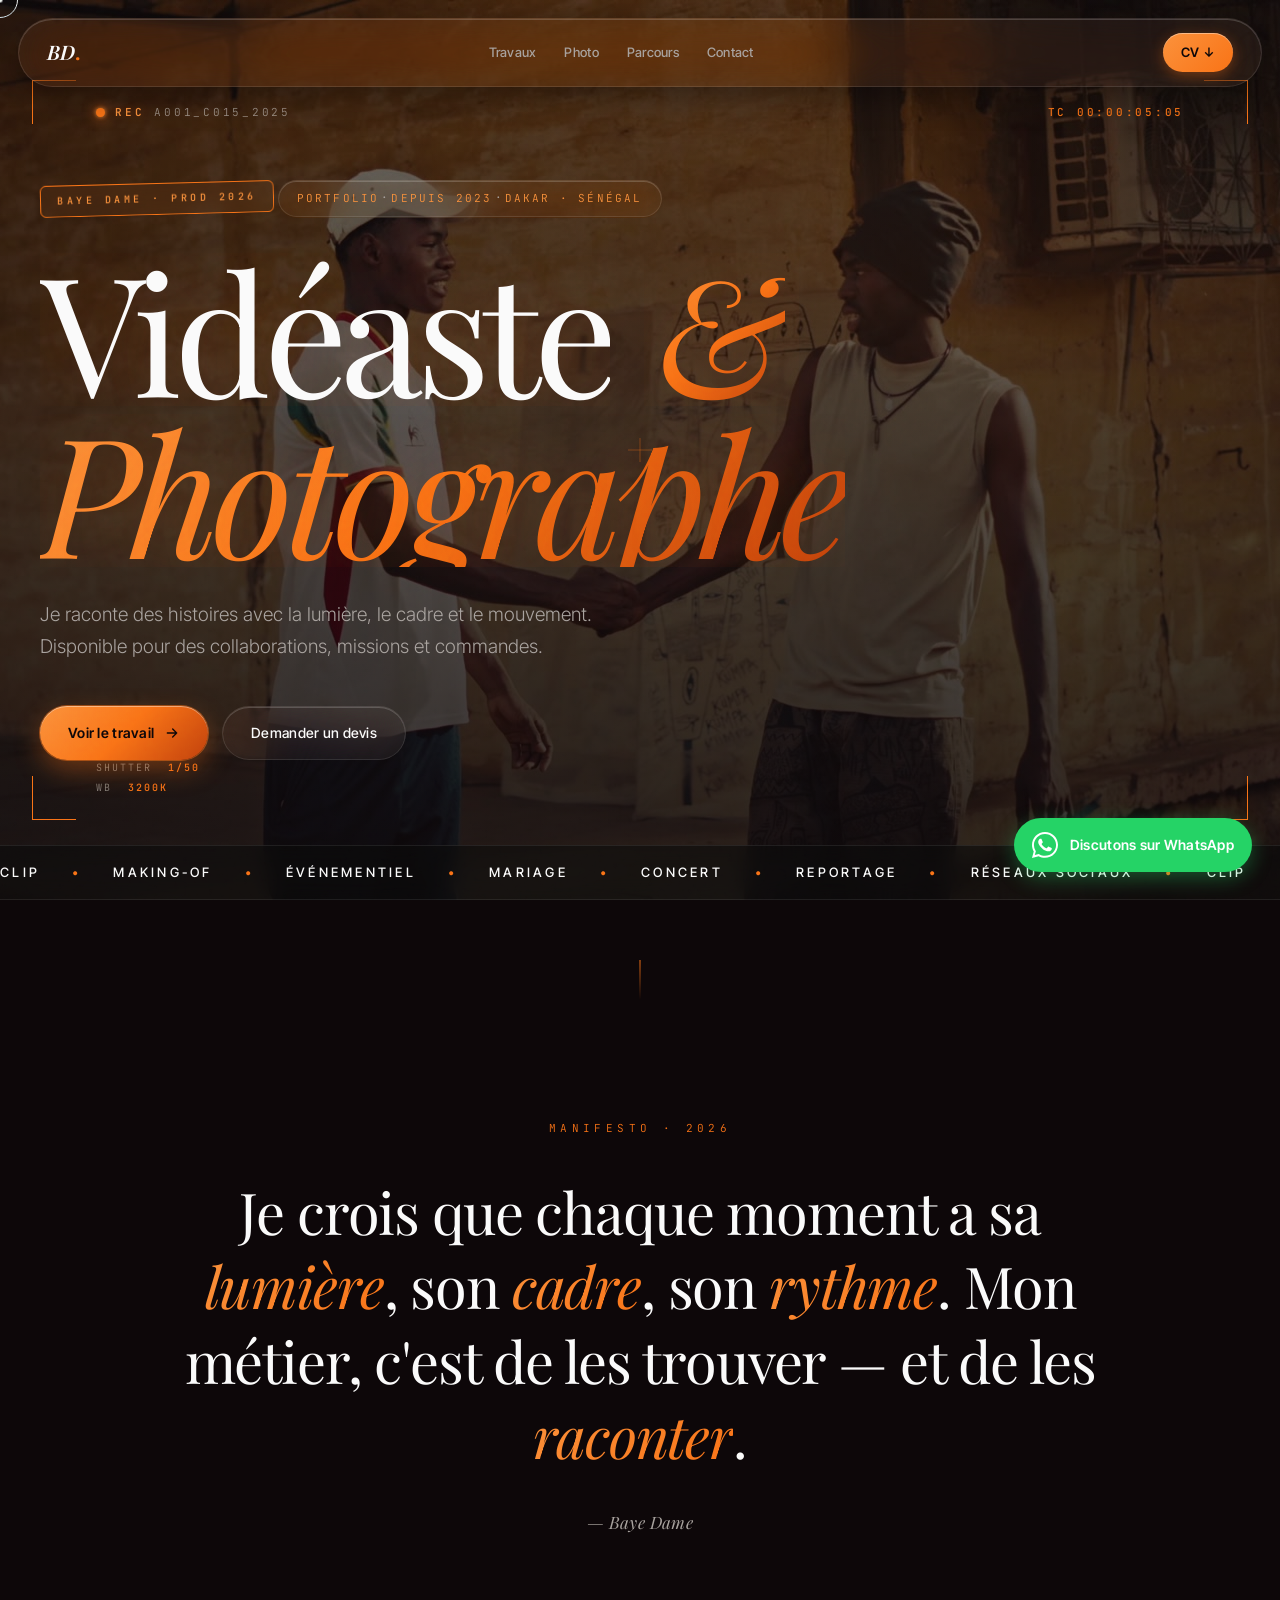
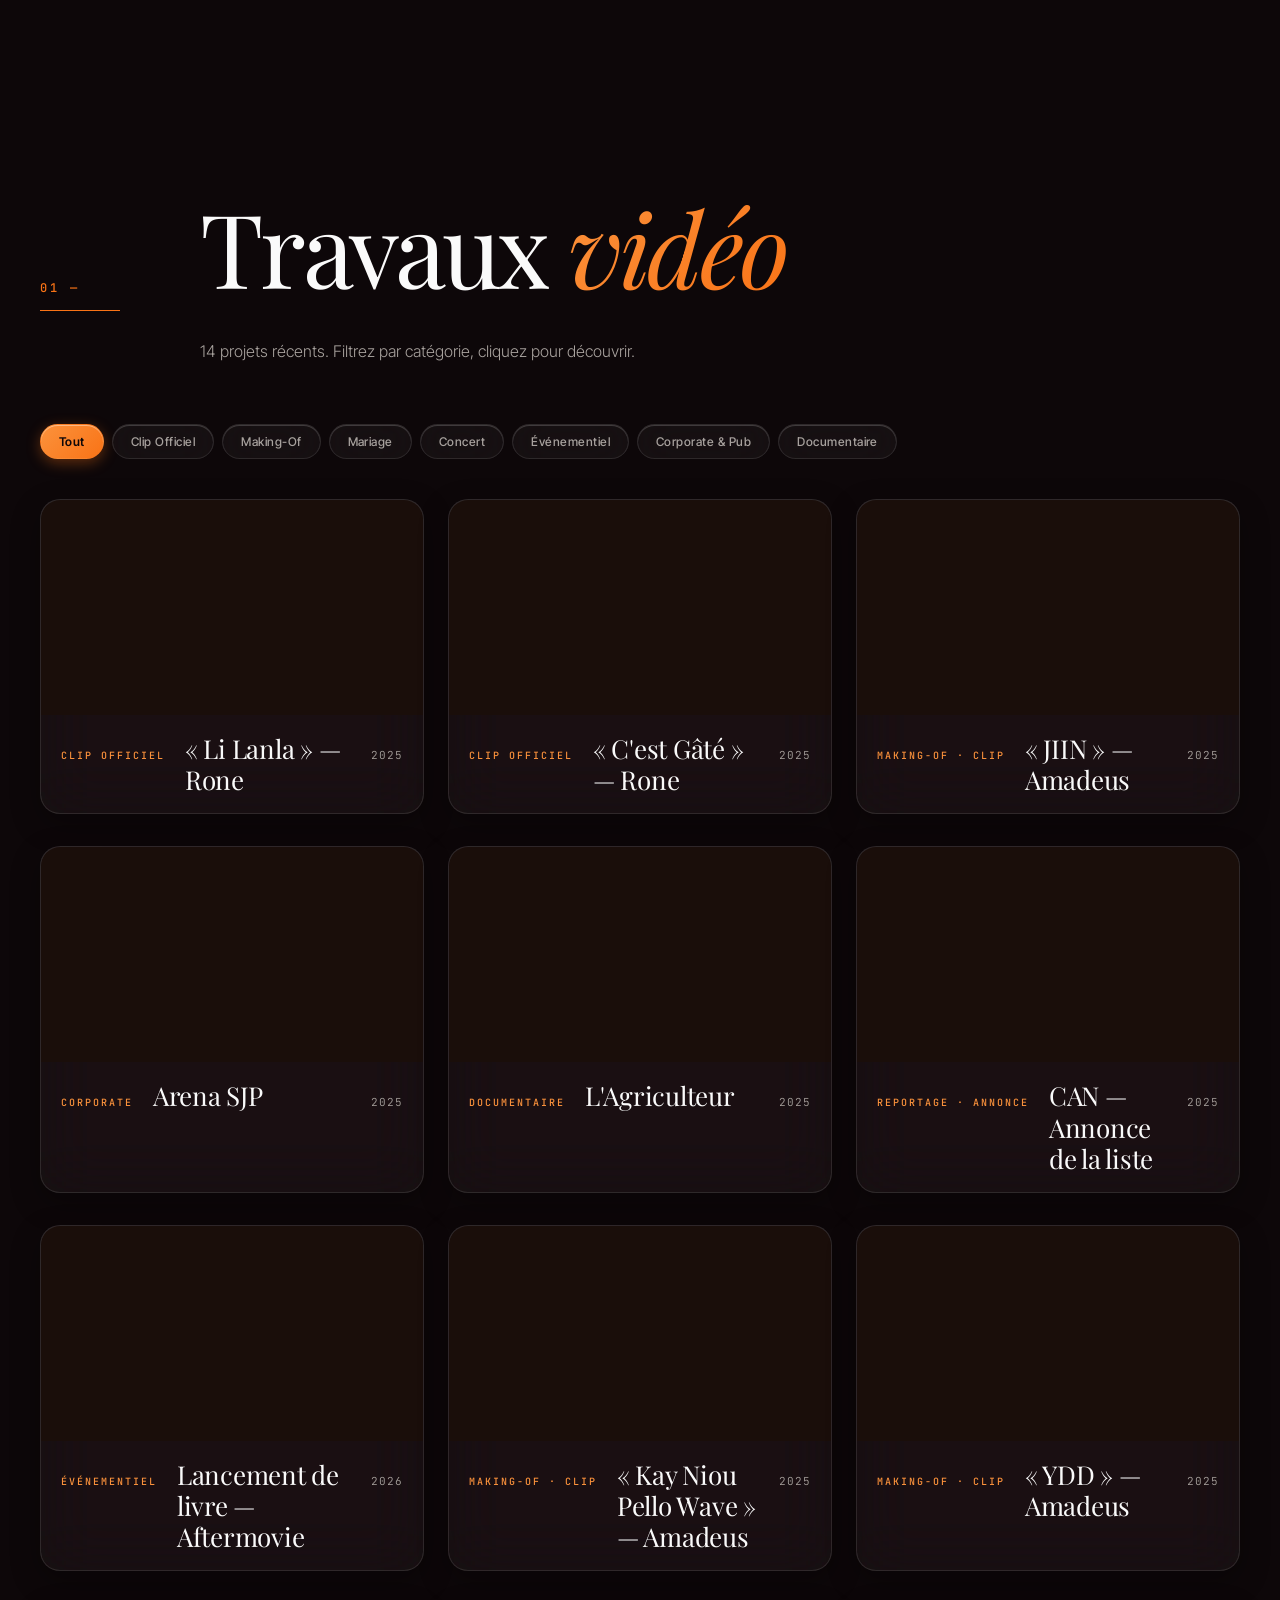
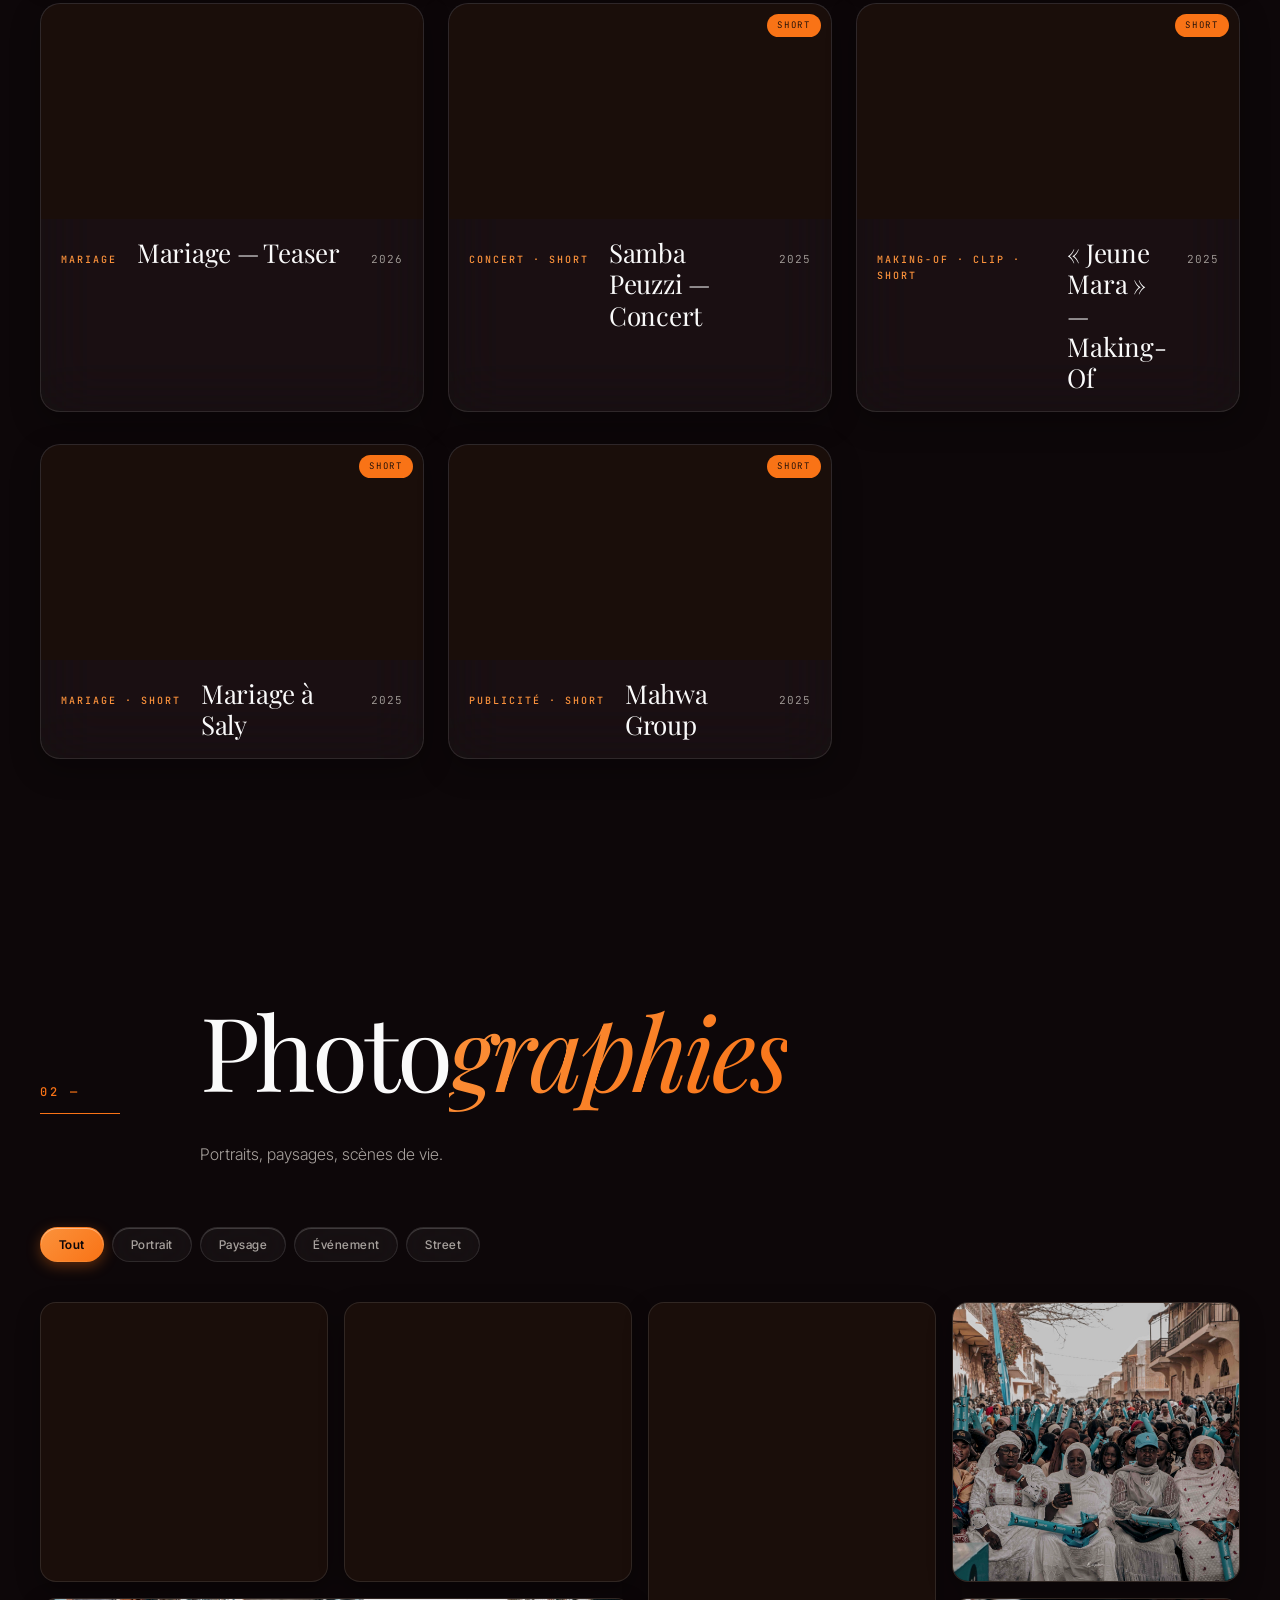
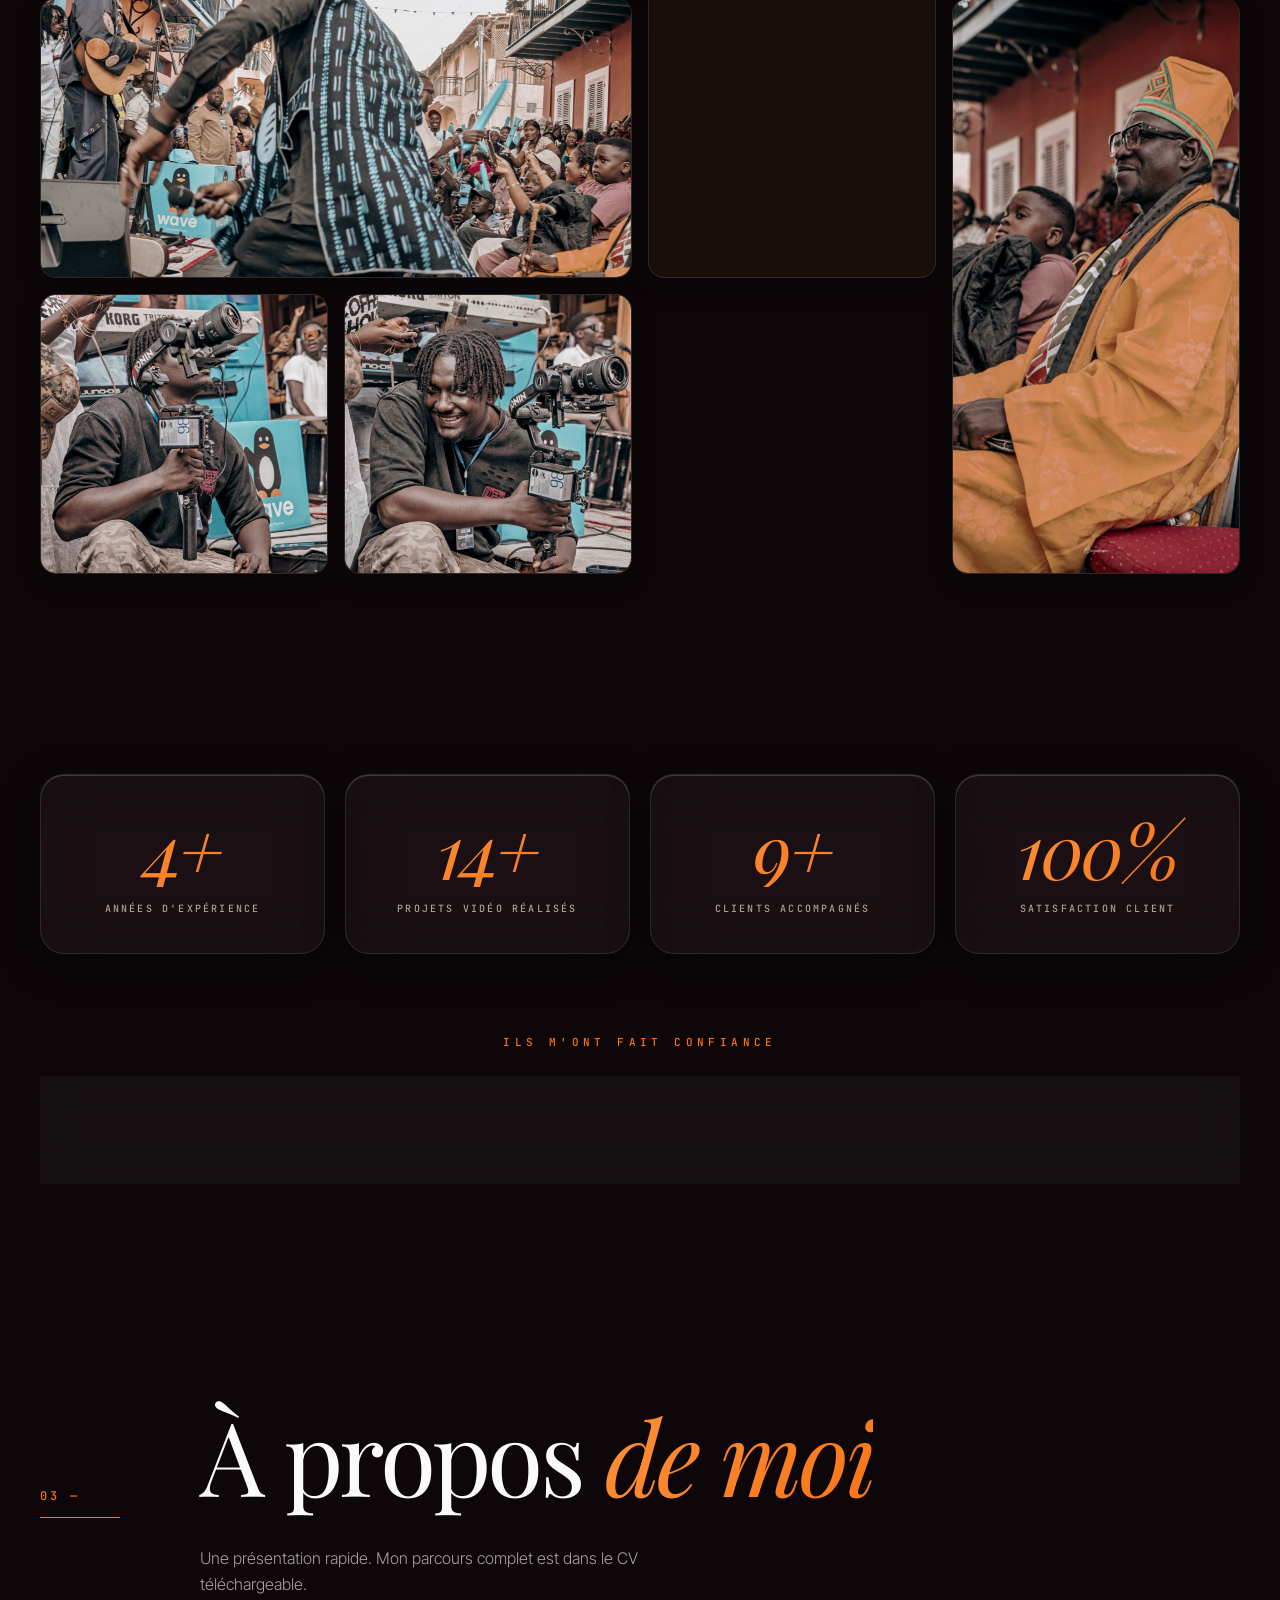
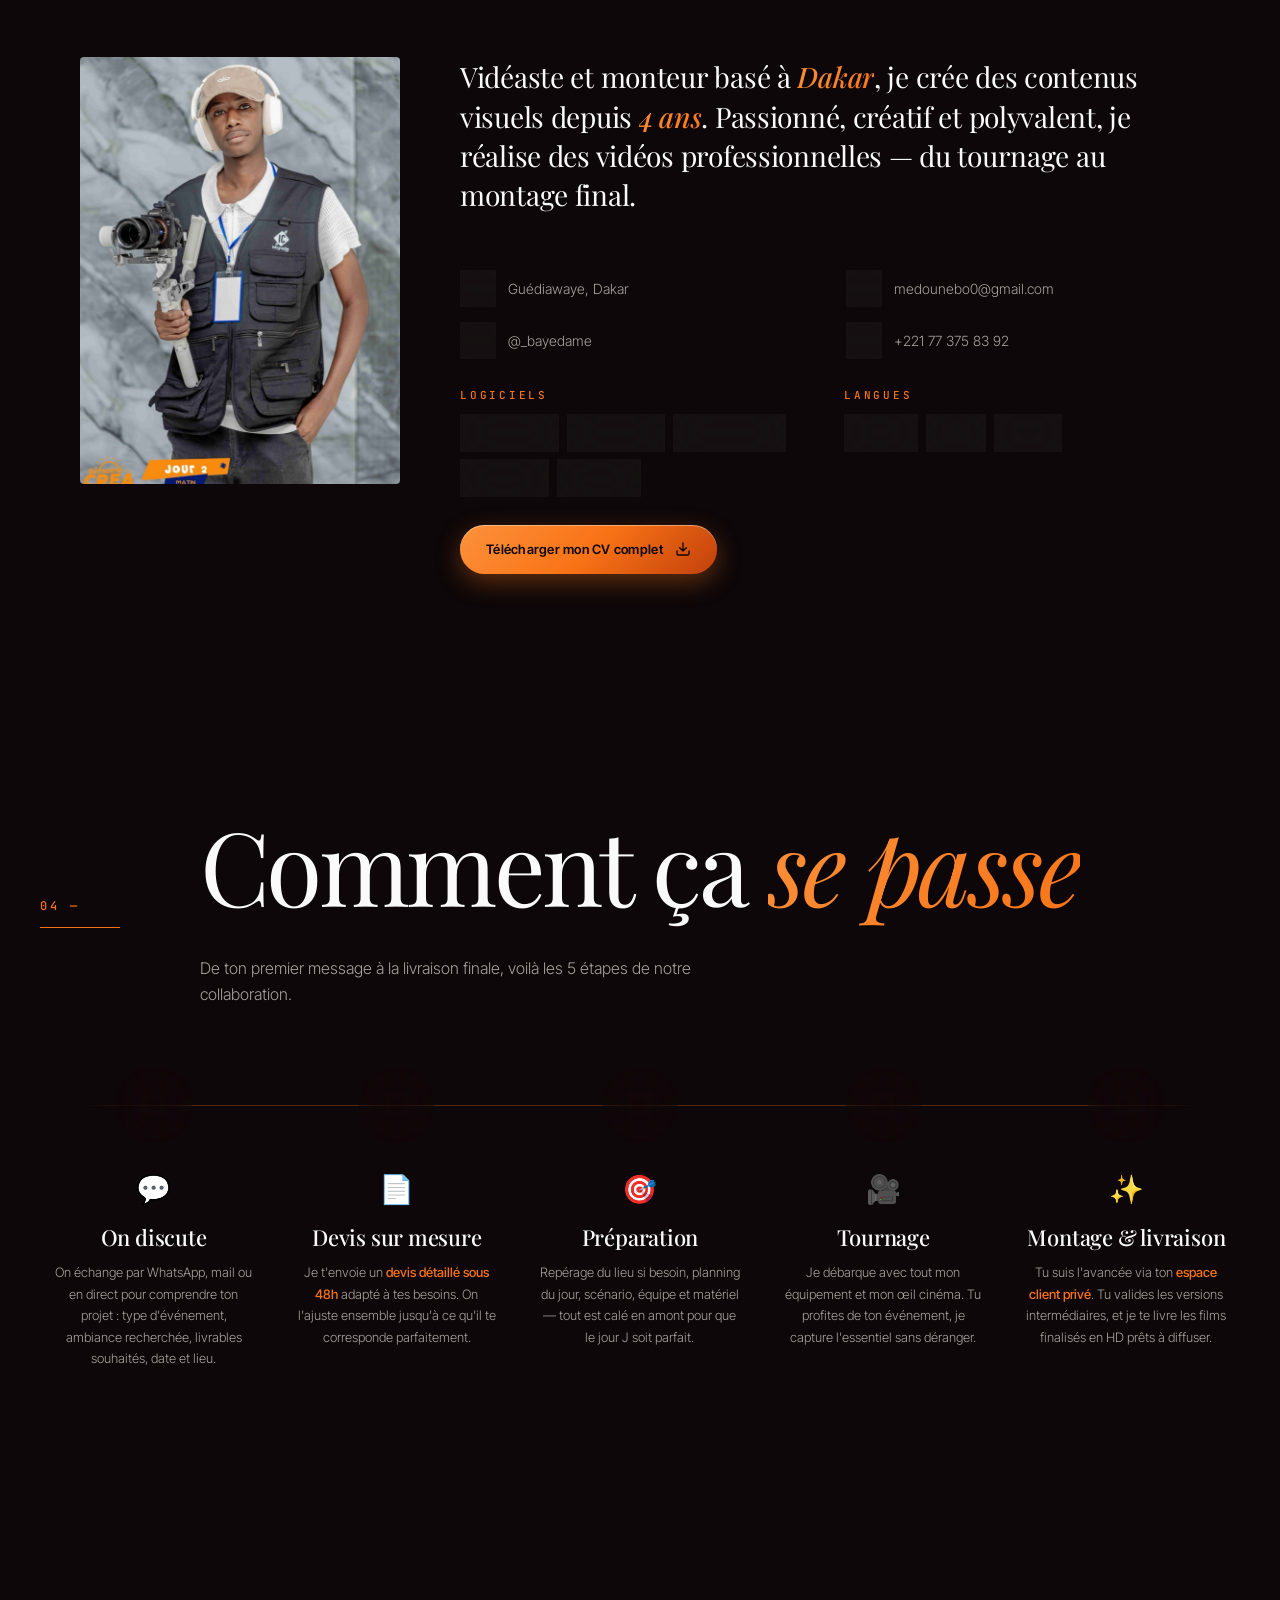
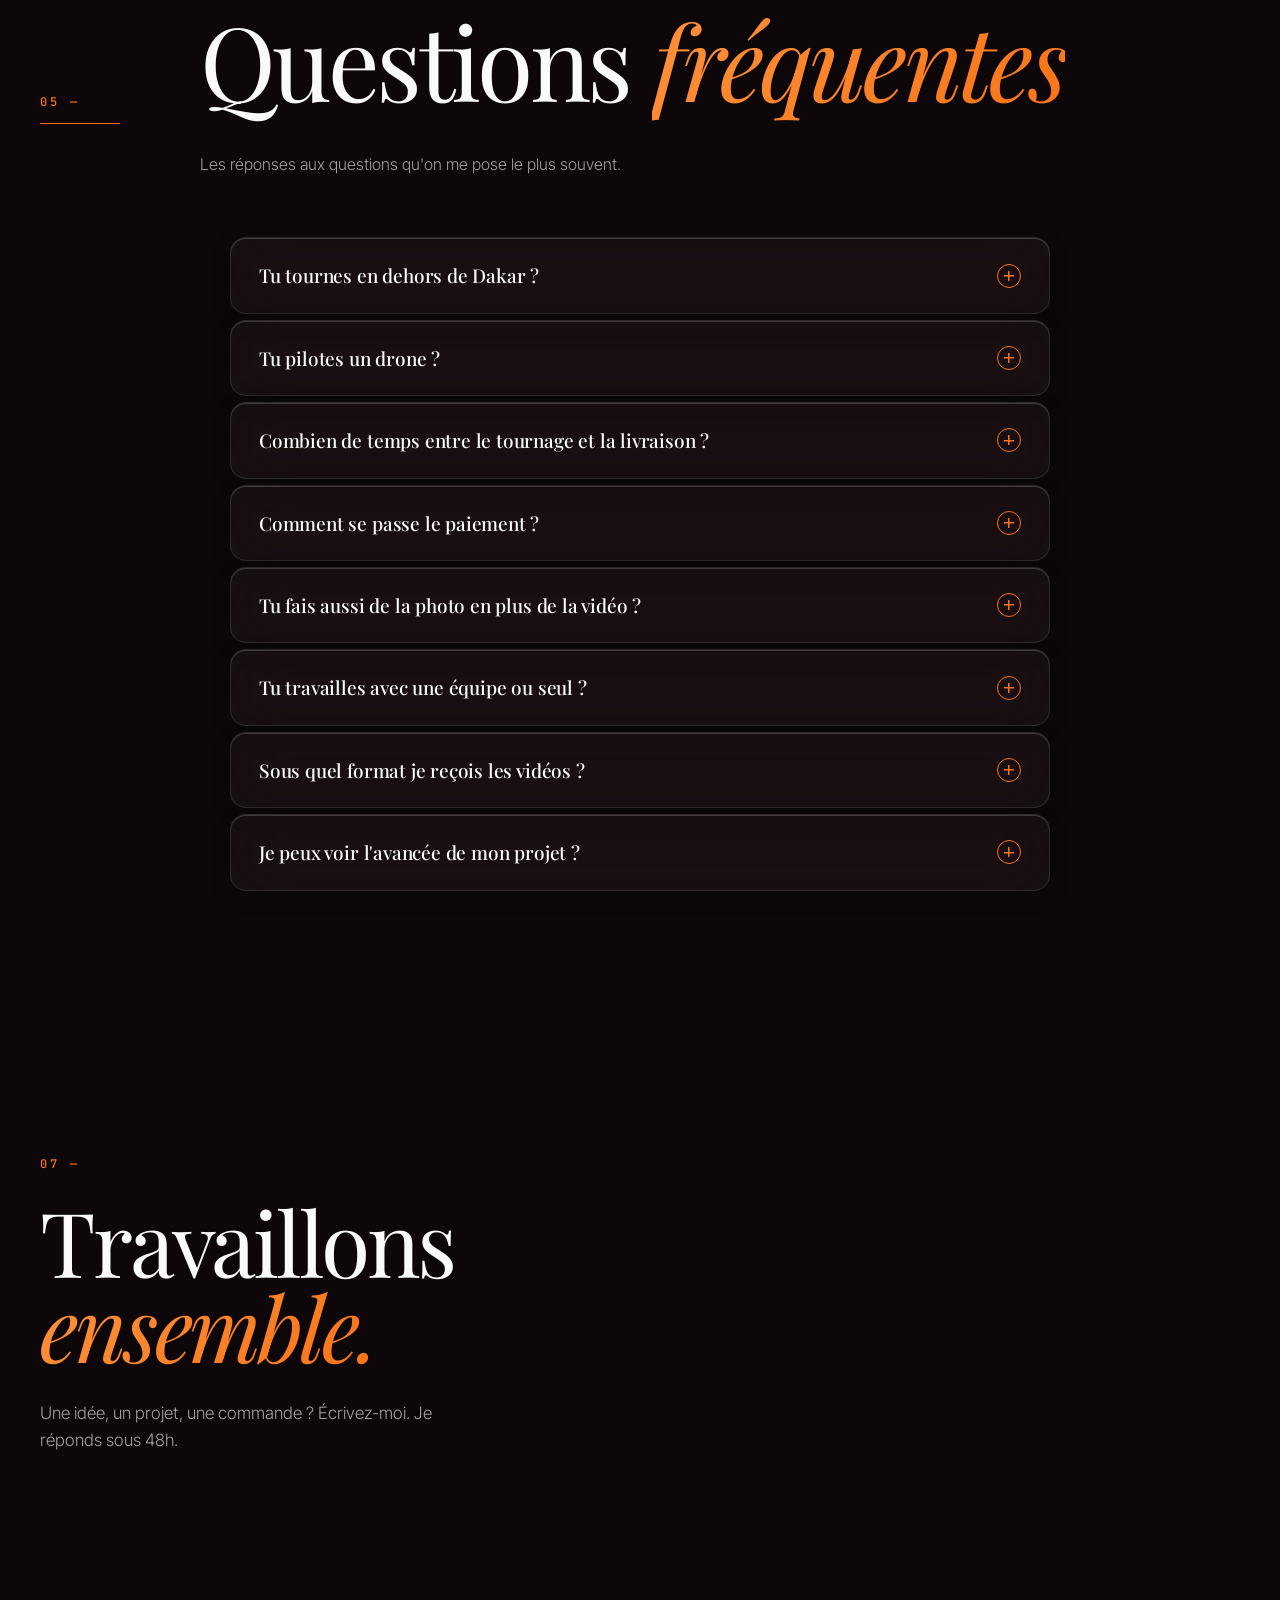
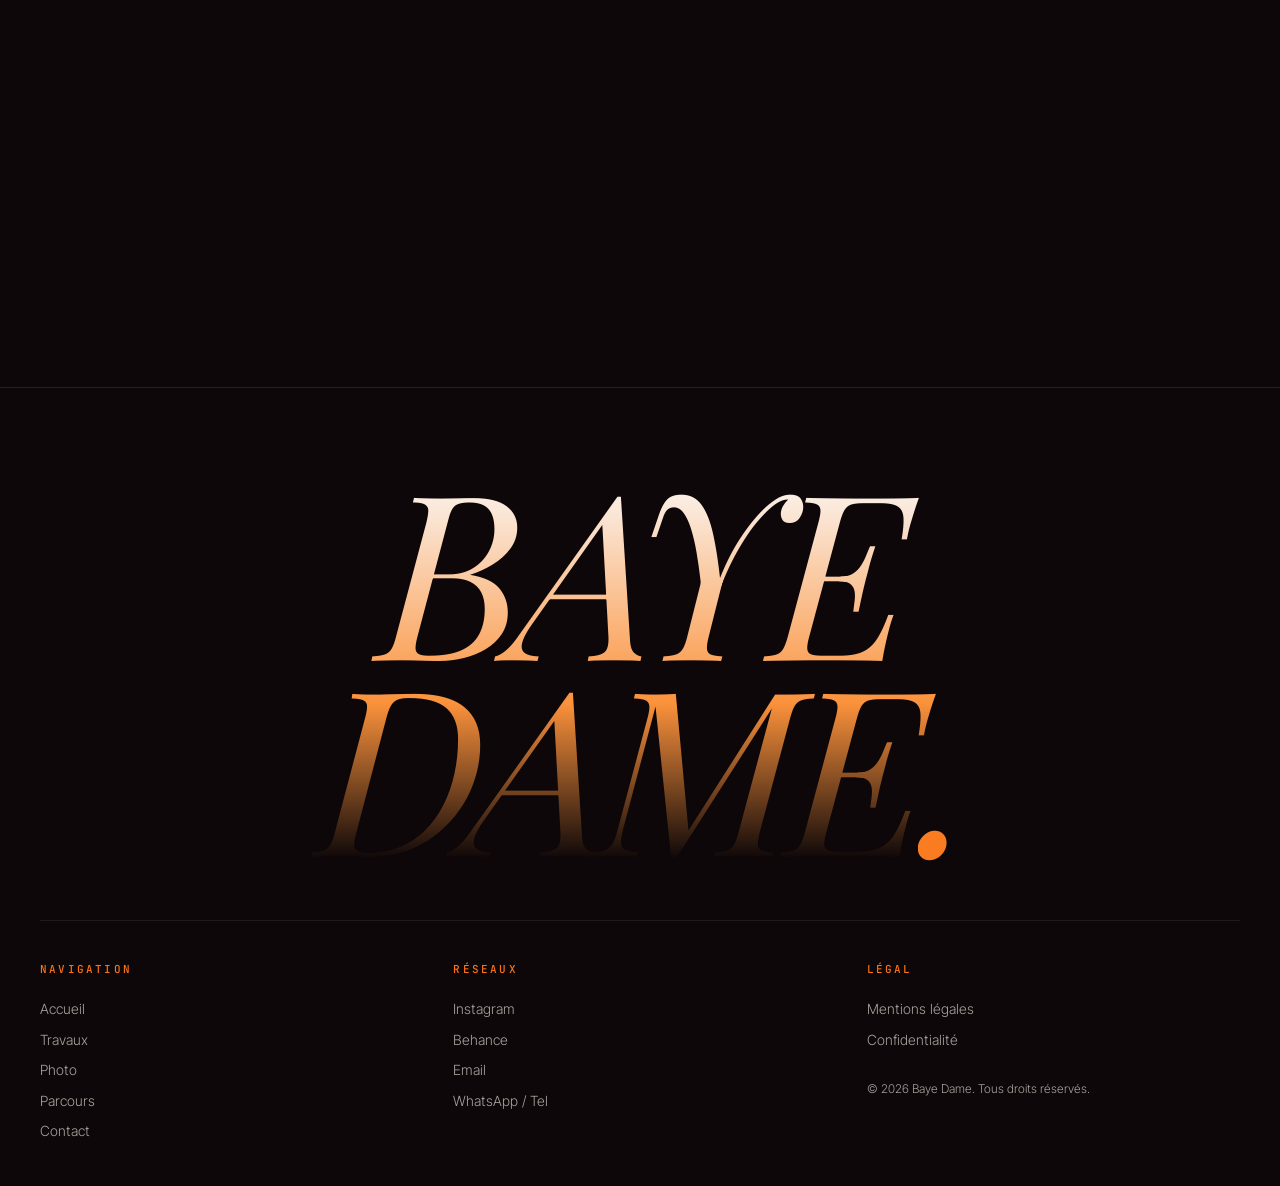
==== index.html @ b98a88ea "Site portfolio Baye Dame — DA Warm Cinema Glass Portfolio + CV vidéaste/photographe avec back-office" ====
<meta name="google-site-verification" content="AsCaBcu-LLkpk67WRwlISEGoSMvx3ei1Jci64R3-lgc" />

<!DOCTYPE html>
<html lang="fr">
<head>
  <meta charset="UTF-8" />
  <meta name="viewport" content="width=device-width, initial-scale=1.0" />
  <title>Baye Dame — Vidéaste & Photographe</title>
  <meta name="description" content="Portfolio de Baye Dame, vidéaste et photographe basé à Dakar. Showreel, photographies, parcours et contact." />
  <link rel="icon" type="image/svg+xml" href="favicon.svg" />

  <!-- Open Graph (preview lors du partage sur WhatsApp / Facebook / LinkedIn) -->
  <meta property="og:type" content="website" />
  <meta property="og:url" content="https://bayedame.netlify.app/" />
  <meta property="og:title" content="Baye Dame — Vidéaste & Photographe" />
  <meta property="og:description" content="Portfolio de Baye Dame, vidéaste et photographe basé à Dakar. Disponible pour clips, mariages, événements, corporate." />
  <meta property="og:image" content="https://bayedame.netlify.app/assets/og-image.jpg" />
  <meta property="og:image:width" content="1200" />
  <meta property="og:image:height" content="630" />
  <meta property="og:locale" content="fr_FR" />

  <!-- Twitter Card -->
  <meta name="twitter:card" content="summary_large_image" />
  <meta name="twitter:title" content="Baye Dame — Vidéaste & Photographe" />
  <meta name="twitter:description" content="Portfolio de Baye Dame, vidéaste et photographe basé à Dakar." />
  <meta name="twitter:image" content="https://bayedame.netlify.app/assets/og-image.jpg" />

  <!-- Mots-clés SEO -->
  <meta name="keywords" content="vidéaste Dakar, photographe Sénégal, making-of clip, vidéo mariage Saly, monteur vidéo, clip officiel, réalisateur Dakar, Baye Dame, Medoune Bo, Premiere Pro, DaVinci Resolve" />
  <meta name="author" content="Medoune Bo (Baye Dame)" />
  <link rel="canonical" href="https://bayedame.netlify.app/" />

  <!-- JSON-LD : carte d'identité structurée pour Google -->
  <script type="application/ld+json">
  {
    "@context": "https://schema.org",
    "@graph": [
      {
        "@type": "Person",
        "@id": "https://bayedame.netlify.app/#person",
        "name": "Baye Dame",
        "givenName": "Medoune",
        "familyName": "Bo",
        "alternateName": "Medoune Bo",
        "jobTitle": "Vidéaste & Photographe",
        "description": "Vidéaste et monteur basé à Dakar, créateur de clips, making-of, vidéos de mariage, événementiel et corporate.",
        "email": "mailto:medounebo0@gmail.com",
        "telephone": "+221773758392",
        "url": "https://bayedame.netlify.app/",
        "image": "https://bayedame.netlify.app/assets/photos/portrait.jpg",
        "address": {
          "@type": "PostalAddress",
          "addressLocality": "Guédiawaye",
          "addressRegion": "Dakar",
          "addressCountry": "SN"
        },
        "sameAs": [
          "https://instagram.com/_bayedame",
          "https://www.behance.net/medounebo1"
        ],
        "knowsAbout": [
          "Réalisation vidéo",
          "Montage Adobe Premiere Pro",
          "Étalonnage DaVinci Resolve",
          "After Effects",
          "Photographie",
          "Direction de la photographie",
          "Vidéo de mariage",
          "Clip musical",
          "Making-Of",
          "Documentaire",
          "Vidéo corporate"
        ],
        "alumniOf": [
          { "@type": "EducationalOrganization", "name": "Université Gaston Berger de Saint-Louis", "url": "https://www.ugb.sn" }
        ]
      },
      {
        "@type": "ProfessionalService",
        "@id": "https://bayedame.netlify.app/#business",
        "name": "Baye Dame — Vidéaste & Photographe",
        "image": "https://bayedame.netlify.app/assets/og-image.jpg",
        "url": "https://bayedame.netlify.app/",
        "telephone": "+221773758392",
        "email": "medounebo0@gmail.com",
        "priceRange": "$$",
        "founder": { "@id": "https://bayedame.netlify.app/#person" },
        "address": {
          "@type": "PostalAddress",
          "addressLocality": "Guédiawaye",
          "addressRegion": "Dakar",
          "addressCountry": "SN"
        },
        "areaServed": {
          "@type": "Country",
          "name": "Sénégal"
        },
        "serviceType": [
          "Réalisation de clips musicaux",
          "Vidéos de mariage",
          "Couverture événementielle",
          "Vidéo corporate",
          "Documentaire",
          "Photographie",
          "Montage vidéo"
        ],
        "sameAs": [
          "https://instagram.com/_bayedame",
          "https://www.behance.net/medounebo1"
        ]
      },
      {
        "@type": "WebSite",
        "@id": "https://bayedame.netlify.app/#website",
        "url": "https://bayedame.netlify.app/",
        "name": "Baye Dame — Portfolio",
        "publisher": { "@id": "https://bayedame.netlify.app/#person" },
        "inLanguage": "fr"
      }
    ]
  }
  </script>
  <link rel="preconnect" href="https://fonts.googleapis.com">
  <link rel="preconnect" href="https://fonts.gstatic.com" crossorigin>
  <link rel="preload" as="image" href="assets/videos/poster.jpg" fetchpriority="high">
  <link href="https://fonts.googleapis.com/css2?family=Inter+Tight:wght@300;400;500;600;700&family=Playfair+Display:ital,wght@0,400;0,500;0,600;0,700;1,400;1,500;1,600;1,700&family=JetBrains+Mono:wght@400;500&display=swap" rel="stylesheet">
  <link rel="stylesheet" href="styles.css" />
</head>
<body>

  <!-- BLOBS ATMOSPHÉRIQUES (warm + indigo en background) -->
  <div class="warm-blobs" aria-hidden="true">
    <div class="warm-blob warm-blob--1"></div>
    <div class="warm-blob warm-blob--2"></div>
    <div class="warm-blob warm-blob--3"></div>
  </div>

  <!-- GRAIN GLOBAL (texture pellicule) -->
  <div class="grain" aria-hidden="true"></div>

  <!-- BOUTON WHATSAPP FLOTTANT -->
  <a
    href="https://wa.me/221773758392?text=Bonjour%20Baye%20Dame%20%21%20Je%20viens%20de%20votre%20portfolio%20et%20j%27aimerais%20discuter%20d%27un%20projet."
    target="_blank"
    rel="noopener"
    class="wa-fab"
    aria-label="Écrivez-moi sur WhatsApp"
    data-cursor-hover
  >
    <svg viewBox="0 0 32 32" fill="currentColor" aria-hidden="true">
      <path d="M16.003 0C7.17 0 .005 7.164.005 15.997c0 2.821.738 5.578 2.139 8.001L0 32l8.21-2.15c2.34 1.276 4.973 1.945 7.794 1.945 8.832 0 15.997-7.164 15.997-15.998C32 7.164 24.835 0 16.003 0zm0 29.295c-2.527 0-5.005-.679-7.166-1.962l-.514-.305-4.873 1.278 1.299-4.752-.335-.534a13.27 13.27 0 01-2.033-7.023C2.381 8.49 8.493 2.379 16.003 2.379c7.51 0 13.621 6.112 13.621 13.618 0 7.508-6.111 13.298-13.621 13.298zm7.466-9.94c-.41-.205-2.422-1.196-2.798-1.333-.376-.137-.65-.206-.923.206-.274.41-1.058 1.333-1.297 1.607-.238.274-.478.31-.888.103-.41-.205-1.733-.638-3.302-2.037-1.22-1.088-2.043-2.432-2.282-2.842-.238-.41-.025-.632.18-.836.184-.184.41-.479.615-.718.205-.24.274-.41.41-.684.137-.273.069-.513-.034-.718-.103-.205-.923-2.225-1.265-3.044-.333-.8-.673-.691-.923-.704l-.787-.014c-.273 0-.718.103-1.094.514-.376.41-1.436 1.402-1.436 3.418 0 2.017 1.471 3.965 1.676 4.239.205.273 2.893 4.42 7.012 6.197.98.423 1.745.676 2.341.865.984.313 1.879.269 2.587.163.789-.118 2.422-.99 2.764-1.946.342-.957.342-1.778.24-1.946-.103-.17-.376-.273-.787-.479z"/>
    </svg>
    <span class="wa-fab__label">Discutons sur WhatsApp</span>
  </a>

  <!-- CURSEUR CUSTOM -->
  <div class="cursor" data-cursor></div>
  <div class="cursor-dot" data-cursor-dot></div>

  <!-- NAVIGATION -->
  <header class="nav">
    <a href="#hero" class="nav__logo" data-cursor-hover>BD<span>.</span></a>
    <nav class="nav__links">
      <a href="#work" data-cursor-hover>Travaux</a>
      <a href="#photo" data-cursor-hover>Photo</a>
      <a href="#cv" data-cursor-hover>Parcours</a>
      <a href="#contact" data-cursor-hover>Contact</a>
    </nav>
    <a href="assets/cv/CV.pdf" class="nav__cv" download data-cursor-hover>CV ↓</a>
    <button class="nav__burger" data-burger aria-label="Menu">
      <span></span><span></span>
    </button>
  </header>

  <!-- HERO -->
  <section class="hero" id="hero">
    <div class="hero__bg">
      <video
        src="assets/videos/showreel.mp4"
        poster="assets/videos/poster.jpg"
        autoplay loop muted playsinline
        preload="metadata"></video>
    </div>
    <div class="hero__overlay"></div>

    <!-- VIEWFINDER OVERLAY (style viseur de caméra) -->
    <div class="vf" aria-hidden="true">
      <div class="vf__bracket vf__bracket--tl"></div>
      <div class="vf__bracket vf__bracket--tr"></div>
      <div class="vf__bracket vf__bracket--bl"></div>
      <div class="vf__bracket vf__bracket--br"></div>

      <div class="vf__rec">
        <span class="vf__rec-dot"></span>
        <span class="vf__rec-label">REC</span>
        <span class="vf__rec-clip">A001_C015_2025</span>
      </div>
      <div class="vf__tc" data-tc>TC 00:00:00:00</div>

      <div class="vf__meta">
        <div><span>ISO</span><span class="vf__meta-v">800</span></div>
        <div><span>F</span><span class="vf__meta-v">2.8</span></div>
        <div><span>SHUTTER</span><span class="vf__meta-v">1/50</span></div>
        <div><span>WB</span><span class="vf__meta-v">3200K</span></div>
      </div>

      <div class="vf__crosshair"></div>
    </div>

    <div class="hero__content">
      <div class="hero__stamp">Baye Dame · Prod 2026</div>
      <div class="hero__meta">
        <span class="hero__meta-item">PORTFOLIO</span>
        <span class="hero__meta-item">DEPUIS 2023</span>
        <span class="hero__meta-item">DAKAR · SÉNÉGAL</span>
      </div>

      <h1 class="hero__title">
        <span class="reveal"><span>Vidéaste</span></span>
        <span class="reveal hero__title-amp"><span>&amp;</span></span>
        <span class="reveal hero__title-em"><span>Photographe</span></span>
      </h1>

      <p class="hero__sub reveal"><span>Je raconte des histoires avec la lumière, le cadre et le mouvement. Disponible pour des collaborations, missions et commandes.</span></p>

      <div class="hero__cta">
        <a href="#work" class="btn btn--primary" data-cursor-hover>
          <span>Voir le travail</span>
          <svg viewBox="0 0 24 24" width="16" height="16"><path d="M5 12h14M13 6l6 6-6 6" stroke="currentColor" stroke-width="2" fill="none" stroke-linecap="round" stroke-linejoin="round"/></svg>
        </a>
        <a href="#contact" class="btn btn--ghost" data-cursor-hover>Demander un devis</a>
      </div>
    </div>

    <!-- Marquee bandeau -->
    <div class="marquee">
      <div class="marquee__track">
        <span>CLIP</span><span>•</span><span>MAKING-OF</span><span>•</span><span>ÉVÉNEMENTIEL</span><span>•</span><span>MARIAGE</span><span>•</span><span>CONCERT</span><span>•</span><span>REPORTAGE</span><span>•</span><span>RÉSEAUX SOCIAUX</span><span>•</span><span>CLIP</span><span>•</span><span>MAKING-OF</span><span>•</span><span>ÉVÉNEMENTIEL</span><span>•</span><span>MARIAGE</span><span>•</span><span>CONCERT</span><span>•</span><span>REPORTAGE</span><span>•</span><span>RÉSEAUX SOCIAUX</span><span>•</span>
      </div>
    </div>
  </section>

  <!-- MANIFESTO / STATEMENT -->
  <section class="manifesto" aria-label="Manifesto">
    <div class="manifesto__inner">
      <span class="manifesto__label">Manifesto · 2026</span>
      <p class="manifesto__text">
        Je crois que chaque moment a sa <em>lumière</em>,
        son <em>cadre</em>, son <em>rythme</em>.
        Mon métier, c'est de les trouver —
        et de les <em>raconter</em>.
      </p>
      <div class="manifesto__signature">— Baye Dame</div>
    </div>
  </section>

  <!-- SHOWREEL / VIDÉOS -->
  <section class="work" id="work">
    <div class="section-head">
      <span class="section-head__num">01 —</span>
      <h2 class="section-head__title">Travaux <em>vidéo</em></h2>
      <p class="section-head__desc">14 projets récents. Filtrez par catégorie, cliquez pour découvrir.</p>
    </div>

    <div class="work__filters" data-work-filters>
      <button class="work__filter is-active" data-wfilter="all" data-cursor-hover>Tout</button>
      <button class="work__filter" data-wfilter="clip-off" data-cursor-hover>Clip Officiel</button>
      <button class="work__filter" data-wfilter="making" data-cursor-hover>Making-Of</button>
      <button class="work__filter" data-wfilter="mariage" data-cursor-hover>Mariage</button>
      <button class="work__filter" data-wfilter="concert" data-cursor-hover>Concert</button>
      <button class="work__filter" data-wfilter="event" data-cursor-hover>Événementiel</button>
      <button class="work__filter" data-wfilter="corporate" data-cursor-hover>Corporate &amp; Pub</button>
      <button class="work__filter" data-wfilter="doc" data-cursor-hover>Documentaire</button>
    </div>

    <div class="work__grid" data-work-grid>

      <article class="work__item" data-cat="clip-off" data-video="https://www.youtube.com/embed/p8Ogu5kSwWQ" data-cursor-play>
        <div class="work__thumb">
          <img src="https://i.ytimg.com/vi/p8Ogu5kSwWQ/maxresdefault.jpg" onerror="this.src='https://i.ytimg.com/vi/p8Ogu5kSwWQ/hqdefault.jpg'" alt="« Li Lanla » — Rone" loading="lazy" decoding="async" />
        </div>
        <div class="work__info">
          <span class="work__cat">CLIP OFFICIEL</span>
          <h3>« Li Lanla » — Rone</h3>
          <span class="work__year">2025</span>
        </div>
      </article>

      <article class="work__item" data-cat="clip-off" data-video="https://www.youtube.com/embed/CG6PT-viw8c" data-cursor-play>
        <div class="work__thumb">
          <img src="https://i.ytimg.com/vi/CG6PT-viw8c/maxresdefault.jpg" onerror="this.src='https://i.ytimg.com/vi/CG6PT-viw8c/hqdefault.jpg'" alt="« C'est Gâté » — Rone" loading="lazy" decoding="async" />
        </div>
        <div class="work__info">
          <span class="work__cat">CLIP OFFICIEL</span>
          <h3>« C'est Gâté » — Rone</h3>
          <span class="work__year">2025</span>
        </div>
      </article>

      <article class="work__item" data-cat="making" data-video="https://www.youtube.com/embed/hGYw_J8HTOY" data-cursor-play>
        <div class="work__thumb">
          <img src="https://i.ytimg.com/vi/hGYw_J8HTOY/maxresdefault.jpg" onerror="this.src='https://i.ytimg.com/vi/hGYw_J8HTOY/hqdefault.jpg'" alt="« JIIN » — Amadeus" loading="lazy" decoding="async" />
        </div>
        <div class="work__info">
          <span class="work__cat">MAKING-OF · CLIP</span>
          <h3>« JIIN » — Amadeus</h3>
          <span class="work__year">2025</span>
        </div>
      </article>

      <article class="work__item" data-cat="corporate" data-video="https://www.youtube.com/embed/sEH4iaLsK7E" data-cursor-play>
        <div class="work__thumb">
          <img src="https://i.ytimg.com/vi/sEH4iaLsK7E/maxresdefault.jpg" onerror="this.src='https://i.ytimg.com/vi/sEH4iaLsK7E/hqdefault.jpg'" alt="Arena SJP — Corporate" loading="lazy" decoding="async" />
        </div>
        <div class="work__info">
          <span class="work__cat">CORPORATE</span>
          <h3>Arena SJP</h3>
          <span class="work__year">2025</span>
        </div>
      </article>

      <article class="work__item" data-cat="doc" data-video="https://www.youtube.com/embed/k7bsLeHD4OU" data-cursor-play>
        <div class="work__thumb">
          <img src="https://i.ytimg.com/vi/k7bsLeHD4OU/maxresdefault.jpg" onerror="this.src='https://i.ytimg.com/vi/k7bsLeHD4OU/hqdefault.jpg'" alt="L'Agriculteur — Mini-doc" loading="lazy" decoding="async" />
        </div>
        <div class="work__info">
          <span class="work__cat">DOCUMENTAIRE</span>
          <h3>L'Agriculteur</h3>
          <span class="work__year">2025</span>
        </div>
      </article>

      <article class="work__item" data-cat="corporate" data-video="https://www.youtube.com/embed/1tqu9rljJvM" data-cursor-play>
        <div class="work__thumb">
          <img src="https://i.ytimg.com/vi/1tqu9rljJvM/maxresdefault.jpg" onerror="this.src='https://i.ytimg.com/vi/1tqu9rljJvM/hqdefault.jpg'" alt="CAN — Annonce des Lions" loading="lazy" decoding="async" />
        </div>
        <div class="work__info">
          <span class="work__cat">REPORTAGE · ANNONCE</span>
          <h3>CAN — Annonce de la liste</h3>
          <span class="work__year">2025</span>
        </div>
      </article>

      <article class="work__item" data-cat="event" data-video="https://www.youtube.com/embed/IEnatn7o3HY" data-cursor-play>
        <div class="work__thumb">
          <img src="https://i.ytimg.com/vi/IEnatn7o3HY/maxresdefault.jpg" onerror="this.src='https://i.ytimg.com/vi/IEnatn7o3HY/hqdefault.jpg'" alt="Lancement de livre — Aftermovie" loading="lazy" decoding="async" />
        </div>
        <div class="work__info">
          <span class="work__cat">ÉVÉNEMENTIEL</span>
          <h3>Lancement de livre — Aftermovie</h3>
          <span class="work__year">2026</span>
        </div>
      </article>

      <article class="work__item" data-cat="making" data-video="https://www.youtube.com/embed/OzfFnxkdkb4" data-cursor-play>
        <div class="work__thumb">
          <img src="https://i.ytimg.com/vi/OzfFnxkdkb4/maxresdefault.jpg" onerror="this.src='https://i.ytimg.com/vi/OzfFnxkdkb4/hqdefault.jpg'" alt="« Kay Niou Pello Wave » — Making-Of" loading="lazy" decoding="async" />
        </div>
        <div class="work__info">
          <span class="work__cat">MAKING-OF · CLIP</span>
          <h3>« Kay Niou Pello Wave » — Amadeus</h3>
          <span class="work__year">2025</span>
        </div>
      </article>

      <article class="work__item" data-cat="making" data-video="https://www.youtube.com/embed/i7UG4k8oV1U" data-cursor-play>
        <div class="work__thumb">
          <img src="https://i.ytimg.com/vi/i7UG4k8oV1U/maxresdefault.jpg" onerror="this.src='https://i.ytimg.com/vi/i7UG4k8oV1U/hqdefault.jpg'" alt="« YDD » — Making-Of" loading="lazy" decoding="async" />
        </div>
        <div class="work__info">
          <span class="work__cat">MAKING-OF · CLIP</span>
          <h3>« YDD » — Amadeus</h3>
          <span class="work__year">2025</span>
        </div>
      </article>

      <article class="work__item" data-cat="mariage" data-video="https://www.youtube.com/embed/onP77zIJGA4" data-cursor-play>
        <div class="work__thumb">
          <img src="https://i.ytimg.com/vi/onP77zIJGA4/maxresdefault.jpg" onerror="this.src='https://i.ytimg.com/vi/onP77zIJGA4/hqdefault.jpg'" alt="Mariage — Teaser" loading="lazy" decoding="async" />
        </div>
        <div class="work__info">
          <span class="work__cat">MARIAGE</span>
          <h3>Mariage — Teaser</h3>
          <span class="work__year">2026</span>
        </div>
      </article>

      <article class="work__item work__item--short" data-cat="concert" data-video="https://www.youtube.com/embed/sF_CJ1bsHXA" data-cursor-play>
        <div class="work__thumb">
          <img src="https://i.ytimg.com/vi/sF_CJ1bsHXA/maxresdefault.jpg" onerror="this.src='https://i.ytimg.com/vi/sF_CJ1bsHXA/hqdefault.jpg'" alt="Samba Peuzzi — Concert" loading="lazy" decoding="async" />
        </div>
        <div class="work__info">
          <span class="work__cat">CONCERT · SHORT</span>
          <h3>Samba Peuzzi — Concert</h3>
          <span class="work__year">2025</span>
        </div>
      </article>

      <article class="work__item work__item--short" data-cat="making" data-video="https://www.youtube.com/embed/BMPfq96P8UQ" data-cursor-play>
        <div class="work__thumb">
          <img src="https://i.ytimg.com/vi/BMPfq96P8UQ/maxresdefault.jpg" onerror="this.src='https://i.ytimg.com/vi/BMPfq96P8UQ/hqdefault.jpg'" alt="« Jeune Mara » — Making-Of" loading="lazy" decoding="async" />
        </div>
        <div class="work__info">
          <span class="work__cat">MAKING-OF · CLIP · SHORT</span>
          <h3>« Jeune Mara » — Making-Of</h3>
          <span class="work__year">2025</span>
        </div>
      </article>

      <article class="work__item work__item--short" data-cat="mariage" data-video="https://www.youtube.com/embed/zz4P08Ji0LY" data-cursor-play>
        <div class="work__thumb">
          <img src="https://i.ytimg.com/vi/zz4P08Ji0LY/maxresdefault.jpg" onerror="this.src='https://i.ytimg.com/vi/zz4P08Ji0LY/hqdefault.jpg'" alt="Mariage à Saly" loading="lazy" decoding="async" />
        </div>
        <div class="work__info">
          <span class="work__cat">MARIAGE · SHORT</span>
          <h3>Mariage à Saly</h3>
          <span class="work__year">2025</span>
        </div>
      </article>

      <article class="work__item work__item--short" data-cat="corporate" data-video="https://www.youtube.com/embed/7eU9pTJIpNI" data-cursor-play>
        <div class="work__thumb">
          <img src="https://i.ytimg.com/vi/7eU9pTJIpNI/maxresdefault.jpg" onerror="this.src='https://i.ytimg.com/vi/7eU9pTJIpNI/hqdefault.jpg'" alt="Mahwa Group — Publicité" loading="lazy" decoding="async" />
        </div>
        <div class="work__info">
          <span class="work__cat">PUBLICITÉ · SHORT</span>
          <h3>Mahwa Group</h3>
          <span class="work__year">2025</span>
        </div>
      </article>

    </div>
  </section>

  <!-- GALERIE PHOTO -->
  <section class="photo" id="photo">
    <div class="section-head">
      <span class="section-head__num">02 —</span>
      <h2 class="section-head__title">Photo<em>graphies</em></h2>
      <p class="section-head__desc">Portraits, paysages, scènes de vie.</p>
    </div>

    <div class="photo__filters" data-filters>
      <button class="photo__filter is-active" data-filter="all" data-cursor-hover>Tout</button>
      <button class="photo__filter" data-filter="portrait" data-cursor-hover>Portrait</button>
      <button class="photo__filter" data-filter="paysage" data-cursor-hover>Paysage</button>
      <button class="photo__filter" data-filter="evenement" data-cursor-hover>Événement</button>
      <button class="photo__filter" data-filter="street" data-cursor-hover>Street</button>
    </div>

    <div class="photo__grid" data-gallery>
      <figure class="photo__item" data-cat="portrait" data-img="assets/photos/DSC03242.jpg">
        <img src="assets/photos/DSC03242.jpg" alt="Photographie Baye Dame" loading="lazy" decoding="async" />
        <figcaption>Photographie — 2025</figcaption>
      </figure>
      <figure class="photo__item" data-cat="portrait" data-img="assets/photos/DSC03245.jpg">
        <img src="assets/photos/DSC03245.jpg" alt="Photographie Baye Dame" loading="lazy" decoding="async" />
        <figcaption>Photographie — 2025</figcaption>
      </figure>
      <figure class="photo__item" data-cat="evenement" data-img="assets/photos/DSC03298.jpg">
        <img src="assets/photos/DSC03298.jpg" alt="Photographie Baye Dame" loading="lazy" decoding="async" />
        <figcaption>Photographie — 2025</figcaption>
      </figure>
      <figure class="photo__item" data-cat="evenement" data-img="assets/photos/DSC03312.jpg">
        <img src="assets/photos/DSC03312.jpg" alt="Photographie Baye Dame" loading="lazy" decoding="async" />
        <figcaption>Photographie — 2025</figcaption>
      </figure>
      <figure class="photo__item" data-cat="street" data-img="assets/photos/DSC03701.jpg">
        <img src="assets/photos/DSC03701.jpg" alt="Photographie Baye Dame" loading="lazy" decoding="async" />
        <figcaption>Photographie — 2024</figcaption>
      </figure>
      <figure class="photo__item" data-cat="street" data-img="assets/photos/DSC03706.jpg">
        <img src="assets/photos/DSC03706.jpg" alt="Photographie Baye Dame" loading="lazy" decoding="async" />
        <figcaption>Photographie — 2024</figcaption>
      </figure>
      <figure class="photo__item" data-cat="paysage" data-img="assets/photos/DSC03713.jpg">
        <img src="assets/photos/DSC03713.jpg" alt="Photographie Baye Dame" loading="lazy" decoding="async" />
        <figcaption>Photographie — 2024</figcaption>
      </figure>
      <figure class="photo__item" data-cat="paysage" data-img="assets/photos/DSC03715.jpg">
        <img src="assets/photos/DSC03715.jpg" alt="Photographie Baye Dame" loading="lazy" decoding="async" />
        <figcaption>Photographie — 2024</figcaption>
      </figure>
    </div>
  </section>

  <!-- CONFIANCE — Stats animées + clients défilants -->
  <section class="trust" aria-label="Ils m'ont fait confiance">
    <div class="trust__stats">
      <div class="trust__stat" data-count="4" data-suffix="+">
        <div class="trust__num">0</div>
        <div class="trust__label">Années d'expérience</div>
      </div>
      <div class="trust__stat" data-count="14" data-suffix="+">
        <div class="trust__num">0</div>
        <div class="trust__label">Projets vidéo réalisés</div>
      </div>
      <div class="trust__stat" data-count="9" data-suffix="+">
        <div class="trust__num">0</div>
        <div class="trust__label">Clients accompagnés</div>
      </div>
      <div class="trust__stat" data-count="100" data-suffix="%">
        <div class="trust__num">0</div>
        <div class="trust__label">Satisfaction client</div>
      </div>
    </div>

    <div class="trust__brands-label">Ils m'ont fait confiance</div>
    <div class="trust__brands">
      <div class="trust__brands-track">
        <span>Amadeus</span><span>·</span>
        <span>CNRIA</span><span>·</span>
        <span>BM Jaay</span><span>·</span>
        <span>Rone</span><span>·</span>
        <span>Mahwa Group</span><span>·</span>
        <span>Samba Peuzzi</span><span>·</span>
        <span>Jeune Mara</span><span>·</span>
        <span>UGB Saint-Louis</span><span>·</span>
        <span>Actu Sen Auto</span><span>·</span>
        <!-- duplicate pour boucle infinie -->
        <span>Amadeus</span><span>·</span>
        <span>CNRIA</span><span>·</span>
        <span>BM Jaay</span><span>·</span>
        <span>Rone</span><span>·</span>
        <span>Mahwa Group</span><span>·</span>
        <span>Samba Peuzzi</span><span>·</span>
        <span>Jeune Mara</span><span>·</span>
        <span>UGB Saint-Louis</span><span>·</span>
        <span>Actu Sen Auto</span><span>·</span>
      </div>
    </div>
  </section>

  <!-- PARCOURS (compact) -->
  <section class="cv" id="cv">
    <div class="section-head">
      <span class="section-head__num">03 —</span>
      <h2 class="section-head__title">À propos <em>de moi</em></h2>
      <p class="section-head__desc">Une présentation rapide. Mon parcours complet est dans le CV téléchargeable.</p>
    </div>

    <div class="cv__compact">
      <div class="cv__portrait">
        <img src="assets/photos/portrait.jpg" alt="Portrait de Baye Dame" loading="lazy" decoding="async" />
      </div>

      <div class="cv__intro">
        <p class="cv__bio-lead">
          Vidéaste et monteur basé à <strong>Dakar</strong>, je crée des contenus visuels depuis <strong>4 ans</strong>. Passionné, créatif et polyvalent, je réalise des vidéos professionnelles — du tournage au montage final.
        </p>

        <div class="cv__quick">
          <div><span>📍</span><p>Guédiawaye, Dakar</p></div>
          <div><span>✉</span><p>medounebo0@gmail.com</p></div>
          <div><span>📷</span><p>@_bayedame</p></div>
          <div><span>📞</span><p>+221 77 375 83 92</p></div>
        </div>

        <div class="cv__chips">
          <div class="cv__chips-group">
            <span class="cv__chips-label">Logiciels</span>
            <ul class="cv__tags">
              <li>Premiere Pro</li><li>After Effects</li><li>DaVinci Resolve</li><li>Photoshop</li><li>Lightroom</li>
            </ul>
          </div>
          <div class="cv__chips-group">
            <span class="cv__chips-label">Langues</span>
            <ul class="cv__tags">
              <li>Français</li><li>Wolof</li><li>Anglais</li>
            </ul>
          </div>
        </div>

        <a href="assets/cv/CV.pdf" download data-cursor-hover class="cv__download">
          <span>Télécharger mon CV complet</span>
          <svg viewBox="0 0 24 24" width="16" height="16" fill="none" stroke="currentColor" stroke-width="2" stroke-linecap="round" stroke-linejoin="round"><path d="M21 15v4a2 2 0 0 1-2 2H5a2 2 0 0 1-2-2v-4M7 10l5 5 5-5M12 15V3"/></svg>
        </a>
      </div>
    </div>
  </section>

  <!-- COMMENT ÇA SE PASSE / PROCESS -->
  <section class="process" id="process">
    <div class="section-head">
      <span class="section-head__num">04 —</span>
      <h2 class="section-head__title">Comment ça <em>se passe</em></h2>
      <p class="section-head__desc">De ton premier message à la livraison finale, voilà les 5 étapes de notre collaboration.</p>
    </div>

    <ol class="process__steps">
      <li class="process__step">
        <div class="process__num">01</div>
        <div class="process__body">
          <div class="process__icon">💬</div>
          <h3>On discute</h3>
          <p>On échange par WhatsApp, mail ou en direct pour comprendre ton projet : type d'événement, ambiance recherchée, livrables souhaités, date et lieu.</p>
        </div>
      </li>
      <li class="process__step">
        <div class="process__num">02</div>
        <div class="process__body">
          <div class="process__icon">📄</div>
          <h3>Devis sur mesure</h3>
          <p>Je t'envoie un <strong>devis détaillé sous 48h</strong> adapté à tes besoins. On l'ajuste ensemble jusqu'à ce qu'il te corresponde parfaitement.</p>
        </div>
      </li>
      <li class="process__step">
        <div class="process__num">03</div>
        <div class="process__body">
          <div class="process__icon">🎯</div>
          <h3>Préparation</h3>
          <p>Repérage du lieu si besoin, planning du jour, scénario, équipe et matériel — tout est calé en amont pour que le jour J soit parfait.</p>
        </div>
      </li>
      <li class="process__step">
        <div class="process__num">04</div>
        <div class="process__body">
          <div class="process__icon">🎥</div>
          <h3>Tournage</h3>
          <p>Je débarque avec tout mon équipement et mon œil cinéma. Tu profites de ton événement, je capture l'essentiel sans déranger.</p>
        </div>
      </li>
      <li class="process__step">
        <div class="process__num">05</div>
        <div class="process__body">
          <div class="process__icon">✨</div>
          <h3>Montage &amp; livraison</h3>
          <p>Tu suis l'avancée via ton <strong>espace client privé</strong>. Tu valides les versions intermédiaires, et je te livre les films finalisés en HD prêts à diffuser.</p>
        </div>
      </li>
    </ol>
  </section>

  <!-- TARIFS — MASQUÉE pour l'instant. Au Sénégal, mieux vaut discuter d'abord.
       Pour réactiver : retire le mot "hidden" de la balise <section> ci-dessous,
       et ajoute "Tarifs" dans la nav du haut. -->
  <section class="pricing" id="tarifs" hidden>
    <div class="section-head">
      <span class="section-head__num">04 —</span>
      <h2 class="section-head__title">Tarifs <em>&amp; packages</em></h2>
      <p class="section-head__desc">Des packs clairs avec un prix de départ. Chaque projet est ensuite ajusté à tes besoins exacts.</p>
    </div>

    <div class="pricing__grid">

      <!-- PACK 1 — Mariage Essentiel -->
      <article class="pack" data-pack="Mariage — Pack Essentiel" data-type="Vidéo — Mariage">
        <div class="pack__head">
          <span class="pack__cat">💍 MARIAGE</span>
          <h3>Pack <em>Essentiel</em></h3>
          <div class="pack__price">
            <span class="pack__price-from">À partir de</span>
            <strong>350 000 FCFA</strong>
          </div>
        </div>
        <ul class="pack__features">
          <li>Tournage cérémonie + réception <span>(6h)</span></li>
          <li>Teaser <strong>1 min</strong> + film <strong>5-7 min</strong></li>
          <li>Étalonnage cinéma + bande son</li>
          <li>Livraison sous <strong>4 semaines</strong></li>
          <li>Format HD + version réseaux sociaux</li>
        </ul>
        <button class="pack__cta" data-cursor-hover>Demander un devis pour ce pack →</button>
      </article>

      <!-- PACK 2 — Mariage Complet (mis en avant) -->
      <article class="pack pack--featured" data-pack="Mariage — Pack Complet" data-type="Vidéo — Mariage">
        <div class="pack__badge">⭐ Le plus choisi</div>
        <div class="pack__head">
          <span class="pack__cat">💍 MARIAGE</span>
          <h3>Pack <em>Complet</em></h3>
          <div class="pack__price">
            <span class="pack__price-from">À partir de</span>
            <strong>650 000 FCFA</strong>
          </div>
        </div>
        <ul class="pack__features">
          <li>Tournage <strong>journée complète</strong> (préparation à fin de soirée)</li>
          <li><strong>2 caméras</strong> + drone (si autorisé)</li>
          <li>Teaser réseaux + film long <strong>15-20 min</strong></li>
          <li><strong>30 photos lifestyle</strong> bonus</li>
          <li>Étalonnage premium + design sonore</li>
          <li>Livraison sous 5 semaines</li>
        </ul>
        <button class="pack__cta" data-cursor-hover>Demander un devis pour ce pack →</button>
      </article>

      <!-- PACK 3 — Clip -->
      <article class="pack" data-pack="Clip Officiel" data-type="Vidéo — Clip / Making-Of">
        <div class="pack__head">
          <span class="pack__cat">🎬 CLIP</span>
          <h3>Clip <em>Officiel</em></h3>
          <div class="pack__price">
            <span class="pack__price-from">À partir de</span>
            <strong>250 000 FCFA</strong>
          </div>
        </div>
        <ul class="pack__features">
          <li>Tournage <strong>1 journée</strong> (10h max)</li>
          <li>Montage + étalonnage cinéma</li>
          <li>Format YouTube + version verticale Reels/TikTok</li>
          <li>1 round de retouches</li>
          <li>Livraison sous <strong>2 semaines</strong></li>
        </ul>
        <button class="pack__cta" data-cursor-hover>Demander un devis pour ce pack →</button>
      </article>

      <!-- PACK 4 — Making-Of -->
      <article class="pack" data-pack="Making-Of" data-type="Vidéo — Clip / Making-Of">
        <div class="pack__head">
          <span class="pack__cat">🎥 MAKING-OF</span>
          <h3>Behind <em>the scenes</em></h3>
          <div class="pack__price">
            <span class="pack__price-from">À partir de</span>
            <strong>150 000 FCFA</strong>
          </div>
        </div>
        <ul class="pack__features">
          <li>Tournage <strong>backstage</strong> pendant ton clip</li>
          <li>Format court <strong>1-2 min</strong></li>
          <li>Adapté réseaux sociaux</li>
          <li>Livraison rapide <strong>1 semaine</strong></li>
        </ul>
        <button class="pack__cta" data-cursor-hover>Demander un devis pour ce pack →</button>
      </article>

      <!-- PACK 5 — Événementiel -->
      <article class="pack" data-pack="Événementiel — Concert / Conférence" data-type="Vidéo — Événementiel / Concert">
        <div class="pack__head">
          <span class="pack__cat">🎤 ÉVÉNEMENTIEL</span>
          <h3>Concert <em>&amp; Event</em></h3>
          <div class="pack__price">
            <span class="pack__price-from">À partir de</span>
            <strong>200 000 FCFA</strong>
          </div>
        </div>
        <ul class="pack__features">
          <li>Couverture <strong>concert, conférence, lancement</strong></li>
          <li>1 caméra + interviews flash</li>
          <li>Aftermovie <strong>3-5 min</strong></li>
          <li>Capsules courtes réseaux sociaux</li>
          <li>Livraison sous <strong>2 semaines</strong></li>
        </ul>
        <button class="pack__cta" data-cursor-hover>Demander un devis pour ce pack →</button>
      </article>

      <!-- PACK 6 — Photo -->
      <article class="pack" data-pack="Séance Photo" data-type="Photographie">
        <div class="pack__head">
          <span class="pack__cat">📷 PHOTO</span>
          <h3>Séance <em>Photo</em></h3>
          <div class="pack__price">
            <span class="pack__price-from">À partir de</span>
            <strong>100 000 FCFA</strong>
          </div>
        </div>
        <ul class="pack__features">
          <li>Séance <strong>2-3h</strong> sur lieu de ton choix</li>
          <li>Portrait / Famille / Événement</li>
          <li><strong>20-30 photos retouchées</strong> en HD</li>
          <li>Livraison sous <strong>1 semaine</strong></li>
        </ul>
        <button class="pack__cta" data-cursor-hover>Demander un devis pour ce pack →</button>
      </article>

    </div>

    <div class="pricing__note">
      <p>
        <strong>Ton projet est unique ?</strong> Ces packs sont des bases — on adapte ensemble selon le lieu, la durée, les options (drone, 2ème caméra, photos en plus, sous-titres…). Écris-moi en bas de page et je te fais un devis sur mesure sous 48h.
      </p>
    </div>
  </section>

  <!-- FAQ -->
  <section class="faq" id="faq">
    <div class="section-head">
      <span class="section-head__num">05 —</span>
      <h2 class="section-head__title">Questions <em>fréquentes</em></h2>
      <p class="section-head__desc">Les réponses aux questions qu'on me pose le plus souvent.</p>
    </div>

    <div class="faq__list">
      <details class="faq__item">
        <summary>Tu tournes en dehors de Dakar ?</summary>
        <div class="faq__answer">
          <p>Oui, je me déplace dans <strong>tout le Sénégal</strong> (Saly, Saint-Louis, Thiès, Touba…) et selon les missions à l'international. Les frais de transport et d'hébergement sont précisés dans le devis si nécessaire.</p>
        </div>
      </details>

      <details class="faq__item">
        <summary>Tu pilotes un drone ?</summary>
        <div class="faq__answer">
          <p>Oui, <strong>je suis pilote de drone</strong>. Je peux te proposer des prises de vue aériennes pour donner une autre dimension à ton projet.</p>
        </div>
      </details>

      <details class="faq__item">
        <summary>Combien de temps entre le tournage et la livraison ?</summary>
        <div class="faq__answer">
          <p>Cela dépend du projet :</p>
          <ul>
            <li><strong>Clip / Making-Of</strong> : 1 à 2 semaines</li>
            <li><strong>Vidéo événementielle / Aftermovie</strong> : 2 à 3 semaines</li>
            <li><strong>Film de mariage</strong> : 4 à 5 semaines (4 versions à valider)</li>
            <li><strong>Documentaire</strong> : 6 à 8 semaines</li>
          </ul>
          <p>Une livraison rapide est possible en option (urgence).</p>
        </div>
      </details>

      <details class="faq__item">
        <summary>Comment se passe le paiement ?</summary>
        <div class="faq__answer">
          <p>Je travaille avec un acompte de <strong>50% à la signature du devis</strong> et le solde à la livraison.</p>
          <p>J'accepte : <strong>Wave</strong>, <strong>Orange Money</strong>, virement bancaire, ou espèces en main propre. Une facture officielle est envoyée à chaque paiement.</p>
        </div>
      </details>

      <details class="faq__item">
        <summary>Tu fais aussi de la photo en plus de la vidéo ?</summary>
        <div class="faq__answer">
          <p>Oui ! Je suis à la fois <strong>vidéaste et photographe</strong>. Pour un mariage par exemple, je peux livrer film + photos lifestyle dans le même pack. Pour un clip, je peux aussi te faire des photos shooting de l'artiste.</p>
        </div>
      </details>

      <details class="faq__item">
        <summary>Tu travailles avec une équipe ou seul ?</summary>
        <div class="faq__answer">
          <p>Selon le projet : <strong>seul pour les portraits et les petits événements</strong>, en équipe (2ème caméra + assistant son) pour les gros mariages et les clips qui nécessitent plusieurs angles simultanés.</p>
        </div>
      </details>

      <details class="faq__item">
        <summary>Sous quel format je reçois les vidéos ?</summary>
        <div class="faq__answer">
          <p>Format principal : <strong>MP4 HD 1080p</strong> (compatible partout). Sur demande : 4K, versions verticales pour Instagram/TikTok, version courte pour les réseaux sociaux. Tu peux les télécharger directement depuis ton <strong>espace client privé</strong>.</p>
        </div>
      </details>

      <details class="faq__item">
        <summary>Je peux voir l'avancée de mon projet ?</summary>
        <div class="faq__answer">
          <p>Oui, chaque client reçoit un <strong>espace client privé sécurisé</strong> par lien unique. Tu y vois les versions intermédiaires, tu peux laisser des commentaires précis, et valider chaque étape sans avoir besoin de me téléphoner.</p>
        </div>
      </details>
    </div>
  </section>

  <!-- TÉMOIGNAGES (chargés depuis Supabase, masqués si vide) -->
  <section class="testimonials" id="testimonials" hidden>
    <div class="section-head">
      <span class="section-head__num">06 —</span>
      <h2 class="section-head__title">Ils en <em>parlent</em></h2>
      <p class="section-head__desc">Quelques mots de mes clients après nos collaborations.</p>
    </div>
    <div class="testimonials__grid" data-testimonials-grid>
      <!-- Cartes injectées par main.js -->
    </div>
  </section>

  <!-- CONTACT -->
  <section class="contact" id="contact">
    <div class="contact__left">
      <span class="section-head__num">07 —</span>
      <h2 class="contact__title">
        <span>Travaillons</span>
        <span><em>ensemble.</em></span>
      </h2>
      <p class="contact__intro">
        Une idée, un projet, une commande ? Écrivez-moi. Je réponds sous 48h.
      </p>
      <div class="contact__channels">
        <a href="mailto:medounebo0@gmail.com" data-cursor-hover>
          <span>Email</span>
          <strong>medounebo0@gmail.com</strong>
        </a>
        <a href="tel:+221773758392" data-cursor-hover>
          <span>Téléphone</span>
          <strong>+221 77 375 83 92</strong>
        </a>
        <a href="https://instagram.com/_bayedame" target="_blank" rel="noopener" data-cursor-hover>
          <span>Instagram</span>
          <strong>@_bayedame</strong>
        </a>
        <a href="https://www.behance.net/medounebo1" target="_blank" rel="noopener" data-cursor-hover>
          <span>Behance</span>
          <strong>behance.net/medounebo1</strong>
        </a>
      </div>
    </div>

    <form
      class="contact__form"
      data-form
      name="contact"
      method="POST"
      data-netlify="true"
      netlify-honeypot="bot-field">
      <input type="hidden" name="form-name" value="contact" />
      <p class="contact__honeypot" aria-hidden="true">
        <label>Ne pas remplir : <input name="bot-field" tabindex="-1" autocomplete="off" /></label>
      </p>
      <div class="field">
        <label for="f-name">Nom</label>
        <input id="f-name" type="text" name="name" required placeholder="Votre nom" />
      </div>
      <div class="field">
        <label for="f-email">Email</label>
        <input id="f-email" type="email" name="email" required placeholder="vous@exemple.com" />
      </div>
      <div class="field">
        <label for="f-phone">Téléphone <span style="opacity:0.5;font-weight:normal;">(WhatsApp préféré)</span></label>
        <input id="f-phone" type="tel" name="phone" placeholder="+221 77 ..." />
      </div>
      <div class="field">
        <label for="f-type">Type de projet</label>
        <select id="f-type" name="type" required>
          <option value="">Choisir…</option>
          <option>Vidéo — Clip / Making-Of</option>
          <option>Vidéo — Mariage</option>
          <option>Vidéo — Événementiel / Concert</option>
          <option>Vidéo — Capsules réseaux sociaux</option>
          <option>Vidéo — Reportage</option>
          <option>Montage seul</option>
          <option>Photographie</option>
          <option>Autre</option>
        </select>
      </div>
      <div class="field">
        <label for="f-msg">Message</label>
        <textarea id="f-msg" name="message" rows="5" required placeholder="Parlez-moi de votre projet…"></textarea>
      </div>
      <button type="submit" class="btn btn--primary btn--full" data-cursor-hover data-submit>
        <span data-submit-label>Envoyer</span>
        <svg viewBox="0 0 24 24" width="16" height="16"><path d="M5 12h14M13 6l6 6-6 6" stroke="currentColor" stroke-width="2" fill="none" stroke-linecap="round" stroke-linejoin="round"/></svg>
      </button>
      <p class="contact__success" data-success>✓ Merci ! Votre message a été envoyé. Je vous réponds sous 48h.</p>
      <p class="contact__error" data-error>Une erreur est survenue. Réessayez ou écrivez-moi directement à medounebo0@gmail.com</p>
    </form>
  </section>

  <!-- FOOTER -->
  <footer class="footer">
    <div class="footer__big">BAYE<br/>DAME<span class="footer__big-dot">.</span></div>
    <div class="footer__cols">
      <div>
        <span>Navigation</span>
        <a href="#hero">Accueil</a>
        <a href="#work">Travaux</a>
        <a href="#photo">Photo</a>
        <a href="#cv">Parcours</a>
        <a href="#contact">Contact</a>
      </div>
      <div>
        <span>Réseaux</span>
        <a href="https://instagram.com/_bayedame" target="_blank" rel="noopener">Instagram</a>
        <a href="https://www.behance.net/medounebo1" target="_blank" rel="noopener">Behance</a>
        <a href="mailto:medounebo0@gmail.com">Email</a>
        <a href="tel:+221773758392">WhatsApp / Tel</a>
      </div>
      <div>
        <span>Légal</span>
        <a href="legal.html">Mentions légales</a>
        <a href="legal.html#donnees-personnelles">Confidentialité</a>
        <p class="footer__copy">© 2026 Baye Dame. Tous droits réservés.</p>
      </div>
    </div>
  </footer>

  <!-- LIGHTBOX -->
  <div class="lightbox" data-lightbox aria-hidden="true">
    <button class="lightbox__close" data-lightbox-close aria-label="Fermer">✕</button>
    <button class="lightbox__prev" data-lightbox-prev aria-label="Précédent">‹</button>
    <button class="lightbox__next" data-lightbox-next aria-label="Suivant">›</button>
    <div class="lightbox__content">
      <img data-lightbox-img alt="" />
      <p data-lightbox-caption></p>
    </div>
  </div>

  <!-- VIDEO MODAL -->
  <div class="vmodal" data-vmodal aria-hidden="true">
    <button class="vmodal__close" data-vmodal-close aria-label="Fermer">✕</button>
    <div class="vmodal__wrap" data-vmodal-wrap></div>
  </div>

  <script src="main.js"></script>
  <script src="analytics.js" defer></script>
</body>
</html>
---- styles.css ----
/* ============================================
   PORTFOLIO — VIDÉASTE & PHOTOGRAPHE
   Style : créatif & expérimental
   ============================================ */

:root {
  /* ===== WARM CINEMA GLASS — Palette ===== */
  --bg: #0d0709;
  --bg-alt: #1a0e0a;
  --bg-card: rgba(255, 255, 255, 0.04);
  --fg: #fafafa;
  --fg-dim: #a8a29e;
  --fg-dimmer: #78716c;

  /* Warm accents (orange brûlé → rouille) */
  --accent: #f97316;
  --accent-2: #fb923c;
  --accent-3: #c2410c;
  --accent-glow: rgba(249, 115, 22, 0.4);

  /* Indigo en contraste (cards spéciales, liens, accents secondaires) */
  --indigo: #6366f1;
  --indigo-2: #a5b4fc;

  /* Liquid glass tokens */
  --glass-bg: rgba(255, 255, 255, 0.04);
  --glass-bg-strong: rgba(255, 255, 255, 0.08);
  --glass-bg-warm: rgba(249, 115, 22, 0.06);
  --glass-border: rgba(255, 255, 255, 0.10);
  --glass-border-strong: rgba(255, 255, 255, 0.18);
  --glass-shine: rgba(255, 255, 255, 0.18);

  /* Lines */
  --line: rgba(255, 255, 255, 0.08);
  --line-strong: rgba(255, 255, 255, 0.18);

  /* ===== TYPOGRAPHIE ===== */
  --f-display: 'Playfair Display', Georgia, serif;
  --f-body: 'Inter Tight', -apple-system, sans-serif;
  --f-sans: 'Inter Tight', sans-serif;
  --f-mono: 'JetBrains Mono', 'SF Mono', Monaco, monospace;

  --ease: cubic-bezier(0.7, 0, 0.2, 1);
}

* { margin: 0; padding: 0; box-sizing: border-box; }

html { scroll-behavior: smooth; }

body {
  background: var(--bg);
  color: var(--fg);
  font-family: var(--f-body);
  font-weight: 300;
  font-size: 16px;
  line-height: 1.6;
  overflow-x: hidden;
  cursor: none;
  position: relative;
}

/* ============================================
   BLOBS ATMOSPHÉRIQUES (warm + indigo)
   Flottent en background partout sur le site
   ============================================ */
.warm-blobs {
  position: fixed;
  inset: 0;
  pointer-events: none;
  z-index: 0;
  overflow: hidden;
}
.warm-blob {
  position: absolute;
  border-radius: 50%;
  filter: blur(140px);
}
.warm-blob--1 {
  width: 800px; height: 800px;
  background: radial-gradient(circle, var(--accent) 0%, var(--accent-3) 50%, transparent 70%);
  top: -10%; left: 50%;
  transform: translateX(-50%);
  opacity: 0.35;
  animation: warm-pulse 20s ease-in-out infinite;
}
.warm-blob--2 {
  width: 500px; height: 500px;
  background: radial-gradient(circle, var(--indigo), transparent 70%);
  bottom: 5%; right: -100px;
  opacity: 0.18;
  animation: indigo-float 28s ease-in-out infinite;
}
.warm-blob--3 {
  width: 600px; height: 600px;
  background: radial-gradient(circle, var(--accent-2), transparent 70%);
  top: 65%; left: -150px;
  opacity: 0.15;
  animation: warm-float 32s ease-in-out infinite;
}
@keyframes warm-pulse {
  0%, 100% { transform: translateX(-50%) scale(1); opacity: 0.35; }
  50% { transform: translateX(-50%) scale(1.15); opacity: 0.5; }
}
@keyframes indigo-float {
  0%, 100% { transform: translate(0, 0); }
  50% { transform: translate(-30vw, -20vh); }
}
@keyframes warm-float {
  0%, 100% { transform: translate(0, 0); }
  50% { transform: translate(40vw, -10vh); }
}

/* Scan lines subtle — effet écran cinéma */
body::after {
  content: '';
  position: fixed; inset: 0;
  z-index: 1;
  pointer-events: none;
  background: linear-gradient(180deg, transparent 50%, rgba(0,0,0,0.04) 50%);
  background-size: 100% 3px;
}

/* ============================================
   GLASS UTILITY — Liquid Glass partout
   ============================================ */
.glass {
  backdrop-filter: blur(32px) saturate(180%);
  -webkit-backdrop-filter: blur(32px) saturate(180%);
  background: var(--glass-bg);
  border: 1px solid var(--glass-border);
  box-shadow:
    inset 0 1px 0 var(--glass-shine),
    0 8px 32px rgba(0, 0, 0, 0.5);
}

@media (max-width: 900px) {
  body { cursor: auto; }
}

img { max-width: 100%; display: block; }
a { color: inherit; text-decoration: none; }
button { font-family: inherit; cursor: none; border: none; background: none; color: inherit; }

/* ============================================
   BOUTON WHATSAPP FLOTTANT
   ============================================ */
.wa-fab {
  position: fixed;
  bottom: 28px;
  right: 28px;
  z-index: 95;
  display: flex;
  align-items: center;
  gap: 12px;
  padding: 14px 18px;
  background: #25d366;
  color: #ffffff;
  border-radius: 100px;
  text-decoration: none;
  font-family: var(--f-sans);
  font-size: 14px;
  font-weight: 500;
  letter-spacing: 0.02em;
  box-shadow: 0 6px 20px rgba(37, 211, 102, 0.35),
              0 0 0 0 rgba(37, 211, 102, 0.5);
  animation: wa-pulse 2.5s ease-out infinite;
  transition: transform 0.3s var(--ease), box-shadow 0.3s;
}
.wa-fab:hover {
  transform: translateY(-3px) scale(1.03);
  box-shadow: 0 12px 30px rgba(37, 211, 102, 0.5);
  animation: none;
  color: #ffffff;
  text-decoration: none;
}
.wa-fab svg {
  width: 26px;
  height: 26px;
  flex-shrink: 0;
}
.wa-fab__label {
  white-space: nowrap;
  font-weight: 600;
}

@keyframes wa-pulse {
  0%   { box-shadow: 0 6px 20px rgba(37, 211, 102, 0.35), 0 0 0 0 rgba(37, 211, 102, 0.5); }
  70%  { box-shadow: 0 6px 20px rgba(37, 211, 102, 0.35), 0 0 0 18px rgba(37, 211, 102, 0); }
  100% { box-shadow: 0 6px 20px rgba(37, 211, 102, 0.35), 0 0 0 0 rgba(37, 211, 102, 0); }
}

@media (max-width: 700px) {
  .wa-fab {
    bottom: 18px;
    right: 18px;
    padding: 13px;
    gap: 0;
  }
  .wa-fab__label { display: none; }
  .wa-fab svg { width: 24px; height: 24px; }
}

@media (prefers-reduced-motion: reduce) {
  .wa-fab { animation: none; }
}

/* ============================================
   GRAIN GLOBAL (texture pellicule subtile)
   ============================================ */
.grain {
  position: fixed;
  inset: 0;
  pointer-events: none;
  z-index: 90;
  opacity: 0.05;
  mix-blend-mode: overlay;
  background-image: url("data:image/svg+xml;utf8,<svg xmlns='http://www.w3.org/2000/svg' viewBox='0 0 200 200'><filter id='n'><feTurbulence type='fractalNoise' baseFrequency='0.9' stitchTiles='stitch'/></filter><rect width='100%25' height='100%25' filter='url(%23n)'/></svg>");
}

/* ============================================
   VIEWFINDER OVERLAY (style viseur caméra)
   Brackets dans les coins + HUD REC/TC + meta caméra
   ============================================ */
.vf {
  position: absolute;
  inset: 80px 32px 80px 32px;
  pointer-events: none;
  z-index: 1;
}

/* Brackets en équerre dans les 4 coins */
.vf__bracket {
  position: absolute;
  width: 44px;
  height: 44px;
  border: 1.5px solid var(--accent);
  opacity: 0;
  animation: vf-bracketIn 0.9s 0.4s ease-out forwards;
}
.vf__bracket--tl { top: 0; left: 0; border-right: none; border-bottom: none; }
.vf__bracket--tr { top: 0; right: 0; border-left: none; border-bottom: none; }
.vf__bracket--bl { bottom: 0; left: 0; border-right: none; border-top: none; }
.vf__bracket--br { bottom: 0; right: 0; border-left: none; border-top: none; }
@keyframes vf-bracketIn {
  from { opacity: 0; transform: scale(0.7); }
  to { opacity: 1; transform: scale(1); }
}

/* REC (point clignotant + label + clip ID) */
.vf__rec {
  position: absolute;
  top: 24px;
  left: 64px;
  display: flex;
  align-items: center;
  gap: 10px;
  font-family: var(--f-mono);
  font-size: 11px;
  letter-spacing: 0.25em;
  opacity: 0;
  animation: vf-fadeIn 0.7s 1s forwards;
}
.vf__rec-dot {
  width: 9px;
  height: 9px;
  background: var(--accent);
  border-radius: 50%;
  box-shadow: 0 0 14px var(--accent), 0 0 4px var(--accent-2);
  animation: vf-blink 1.4s infinite;
}
.vf__rec-label {
  color: var(--accent-2);
  font-weight: 600;
  text-shadow: 0 0 8px rgba(249, 115, 22, 0.4);
}
.vf__rec-clip {
  color: rgba(250, 250, 250, 0.5);
}
@keyframes vf-blink {
  0%, 49% { opacity: 1; }
  50%, 100% { opacity: 0.18; }
}

/* Time Code (compteur qui défile) */
.vf__tc {
  position: absolute;
  top: 24px;
  right: 64px;
  font-family: var(--f-mono);
  font-size: 11px;
  letter-spacing: 0.25em;
  color: var(--accent);
  font-variant-numeric: tabular-nums;
  font-weight: 500;
  opacity: 0;
  animation: vf-fadeIn 0.7s 1s forwards;
}

/* Réglages caméra en bas à gauche */
.vf__meta {
  position: absolute;
  bottom: 24px;
  left: 64px;
  display: flex;
  flex-direction: column;
  gap: 4px;
  font-family: var(--f-mono);
  font-size: 10px;
  letter-spacing: 0.2em;
  line-height: 1.6;
  opacity: 0;
  animation: vf-fadeIn 0.7s 1.2s forwards;
}
.vf__meta > div {
  display: flex;
  gap: 16px;
  color: rgba(242, 237, 228, 0.5);
}
.vf__meta-v {
  color: var(--accent);
  font-weight: 500;
}

/* Crosshair central (mire de visée) très subtil */
.vf__crosshair {
  position: absolute;
  top: 50%;
  left: 50%;
  transform: translate(-50%, -50%);
  width: 24px;
  height: 24px;
  opacity: 0;
  animation: vf-fadeIn 1s 1.6s forwards;
}
.vf__crosshair::before,
.vf__crosshair::after {
  content: '';
  position: absolute;
  background: var(--accent);
  opacity: 0.35;
}
.vf__crosshair::before {
  top: 50%; left: 0; right: 0;
  height: 1px; transform: translateY(-50%);
}
.vf__crosshair::after {
  left: 50%; top: 0; bottom: 0;
  width: 1px; transform: translateX(-50%);
}

@keyframes vf-fadeIn { to { opacity: 1; } }

@media (max-width: 900px) {
  .vf { inset: 70px 16px 70px 16px; }
  .vf__bracket { width: 28px; height: 28px; }
  .vf__rec { top: 16px; left: 40px; font-size: 9px; letter-spacing: 0.15em; }
  .vf__rec-clip { display: none; }
  .vf__tc { top: 16px; right: 40px; font-size: 9px; letter-spacing: 0.15em; }
  .vf__meta { display: none; }
  .vf__crosshair { display: none; }
}

/* ============================================
   CURSEUR CUSTOM
   ============================================ */
.cursor, .cursor-dot {
  position: fixed;
  pointer-events: none;
  z-index: 9999;
  top: 0; left: 0;
  mix-blend-mode: difference;
}
.cursor {
  width: 36px; height: 36px;
  border: 1px solid var(--fg);
  border-radius: 50%;
  transform: translate(-50%, -50%);
  transition: transform 0.25s var(--ease), width 0.3s var(--ease), height 0.3s var(--ease), border-color 0.3s;
}
.cursor-dot {
  width: 5px; height: 5px;
  background: var(--fg);
  border-radius: 50%;
  transform: translate(-50%, -50%);
}
.cursor.is-hover {
  width: 70px; height: 70px;
  border-color: var(--accent-2);
}
.cursor.is-play {
  width: 90px; height: 90px;
  background: var(--accent);
  border-color: var(--accent);
  mix-blend-mode: normal;
}
.cursor.is-play::after {
  content: 'PLAY';
  position: absolute;
  inset: 0;
  display: grid;
  place-items: center;
  font-family: var(--f-sans);
  font-size: 11px;
  font-weight: 700;
  letter-spacing: 0.1em;
  color: var(--fg);
}

@media (max-width: 900px) {
  .cursor, .cursor-dot { display: none; }
}

/* ============================================
   NAVIGATION
   ============================================ */
/* ============================================
   NAV — Pill liquid glass flottante
   ============================================ */
.nav {
  position: fixed; top: 18px; left: 18px; right: 18px;
  z-index: 100;
  padding: 14px 28px;
  display: flex; align-items: center; justify-content: space-between;
  color: var(--fg);
  border-radius: 100px;
  backdrop-filter: blur(28px) saturate(180%);
  -webkit-backdrop-filter: blur(28px) saturate(180%);
  background: var(--glass-bg);
  border: 1px solid var(--glass-border);
  box-shadow:
    inset 0 1px 0 var(--glass-shine),
    0 8px 32px rgba(0, 0, 0, 0.4);
  transition: background 0.3s;
}
.nav:hover {
  background: var(--glass-bg-strong);
}
.nav__logo {
  font-family: var(--f-display);
  font-weight: 600;
  font-style: italic;
  font-size: 20px;
  letter-spacing: -0.01em;
  color: var(--fg);
}
.nav__logo span {
  color: var(--accent);
  font-style: normal;
  font-weight: 700;
}
.nav__links {
  display: flex; gap: 28px;
}
.nav__links a {
  font-family: var(--f-sans);
  font-size: 13px;
  letter-spacing: 0.02em;
  font-weight: 500;
  position: relative;
  padding: 4px 0;
  color: var(--fg-dim);
  transition: color 0.2s;
}
.nav__links a::after {
  content: '';
  position: absolute; left: 0; bottom: -2px;
  width: 100%; height: 1px;
  background: var(--accent);
  transform: scaleX(0); transform-origin: right;
  transition: transform 0.4s var(--ease);
}
.nav__links a:hover {
  color: var(--accent);
}
.nav__links a:hover::after {
  transform: scaleX(1); transform-origin: left;
}
.nav__cv {
  font-family: var(--f-sans);
  font-size: 13px;
  letter-spacing: 0.02em;
  font-weight: 600;
  padding: 9px 18px;
  border-radius: 100px;
  color: var(--bg);
  background: linear-gradient(135deg, var(--accent-2), var(--accent));
  box-shadow:
    inset 0 1px 0 rgba(255, 255, 255, 0.4),
    0 4px 14px rgba(249, 115, 22, 0.35);
  transition: transform 0.3s, box-shadow 0.3s;
}
.nav__cv:hover {
  transform: translateY(-1px);
  box-shadow:
    inset 0 1px 0 rgba(255, 255, 255, 0.4),
    0 8px 22px rgba(249, 115, 22, 0.5);
}
.nav__burger { display: none; }

@media (max-width: 900px) {
  .nav { padding: 12px 22px; top: 12px; left: 12px; right: 12px; }
  .nav__links, .nav__cv { display: none; }
  .nav__burger {
    display: flex; flex-direction: column; gap: 5px;
    background: transparent; border: none; cursor: none;
  }
  .nav__burger span { width: 24px; height: 1.5px; background: var(--fg); }
  .nav__logo { font-size: 18px; }
}

/* ============================================
   HERO
   ============================================ */
.hero {
  position: relative;
  min-height: 100vh;
  display: flex;
  flex-direction: column;
  justify-content: center;
  padding: 120px 40px 80px;
  overflow: hidden;
}
.hero__bg {
  position: absolute; inset: 0;
  z-index: 0;
}
.hero__bg video {
  width: 100%; height: 100%;
  object-fit: cover;
}
.hero__bg-fallback {
  width: 100%; height: 100%;
  background:
    radial-gradient(ellipse at 70% 30%, rgba(200, 116, 58, 0.30) 0%, transparent 55%),
    radial-gradient(ellipse at 15% 85%, rgba(232, 182, 133, 0.10) 0%, transparent 50%),
    linear-gradient(140deg, #1f1610 0%, #0d0c0a 55%, #14110d 100%);
  filter: contrast(1.08);
  animation: slowdrift 30s ease-in-out infinite alternate;
}
@keyframes slowdrift {
  to { transform: scale(1.05) translate(-2%, -1%); }
}
.hero__overlay {
  position: absolute; inset: 0; z-index: 1;
  background:
    linear-gradient(180deg, rgba(13, 7, 9, 0.55) 0%, rgba(13, 7, 9, 0.85) 100%),
    radial-gradient(ellipse 60% 50% at 70% 30%, rgba(249, 115, 22, 0.18), transparent 70%);
}
.hero__content {
  position: relative;
  z-index: 2;
  max-width: 1400px;
  width: 100%;
  margin: 0 auto;
}
/* ===== HERO STAMP (signature "Baye Dame · Prod") ===== */
.hero__stamp {
  display: inline-block;
  padding: 7px 16px;
  margin-bottom: 24px;
  border: 1.5px solid var(--accent);
  border-radius: 6px;
  font-family: var(--f-mono);
  font-size: 10px;
  letter-spacing: 0.35em;
  text-transform: uppercase;
  color: var(--accent-2);
  background: rgba(249, 115, 22, 0.06);
  backdrop-filter: blur(12px);
  transform: rotate(-1.5deg);
  font-weight: 500;
}

/* ===== HERO META (REC pill liquid glass) ===== */
.hero__meta {
  display: inline-flex; align-items: center; gap: 12px;
  padding: 9px 18px;
  margin-bottom: 36px;
  border-radius: 100px;
  backdrop-filter: blur(20px) saturate(180%);
  -webkit-backdrop-filter: blur(20px) saturate(180%);
  background: var(--glass-bg);
  border: 1px solid var(--glass-border);
  box-shadow: inset 0 1px 0 var(--glass-shine);
  font-family: var(--f-mono);
  font-size: 11px;
  letter-spacing: 0.2em;
  color: var(--accent-2);
  text-transform: uppercase;
}
.hero__meta-item { position: relative; }
.hero__meta-item + .hero__meta-item::before {
  content: '·';
  position: absolute;
  left: -10px; top: 50%;
  transform: translateY(-50%);
  color: var(--fg-dim);
}
/* Titre hero — Playfair gigantesque avec gradient warm sur italique */
.hero__title {
  font-family: var(--f-display);
  font-weight: 400;
  font-size: clamp(60px, 13vw, 168px);
  line-height: 0.92;
  letter-spacing: -0.045em;
  margin-bottom: 32px;
  color: var(--fg);
  text-shadow: 0 4px 80px rgba(249, 115, 22, 0.25);
}
.hero__title-amp {
  display: inline-block;
  font-style: italic;
  font-weight: 400;
  padding: 0 0.08em;
}
.hero__title-em {
  font-style: italic;
  font-weight: 400;
}
/* Le gradient doit être appliqué à l'inner span (le .reveal > span qui contient le texte),
   pas au wrapper, sinon background-clip:text + overflow:hidden = texte invisible */
.hero__title-amp > span,
.hero__title-em > span {
  background: linear-gradient(135deg, var(--accent-2) 0%, var(--accent) 50%, var(--accent-3) 100%);
  -webkit-background-clip: text;
  background-clip: text;
  color: transparent;
}
.hero__sub {
  max-width: 580px;
  font-size: 19px;
  font-weight: 300;
  line-height: 1.65;
  color: var(--fg-dim);
  margin-bottom: 44px;
}
.hero__cta {
  display: flex; gap: 14px;
  flex-wrap: wrap;
}
/* MARQUEE */
.marquee {
  position: absolute; bottom: 0; left: 0; right: 0;
  z-index: 2;
  padding: 16px 0;
  border-top: 1px solid var(--line);
  border-bottom: 1px solid var(--line);
  background: rgba(10,10,10,0.6);
  backdrop-filter: blur(10px);
  overflow: hidden;
}
.marquee__track {
  display: flex; gap: 32px;
  font-family: var(--f-sans);
  font-size: 13px; letter-spacing: 0.25em; font-weight: 500;
  white-space: nowrap;
  animation: marquee var(--marquee-speed, 30s) linear infinite;
}
.marquee__track span:nth-child(even) { color: var(--accent); }
@keyframes marquee {
  to { transform: translateX(-50%); }
}

/* ============================================
   BUTTONS
   ============================================ */
/* ===== BUTTONS (glass + warm gradient) ===== */
.btn {
  display: inline-flex; align-items: center; gap: 10px;
  padding: 15px 28px;
  font-family: var(--f-sans);
  font-size: 14px; font-weight: 500;
  letter-spacing: 0.02em;
  border-radius: 100px;
  position: relative;
  cursor: none;
  border: none;
  transition: transform 0.3s var(--ease), box-shadow 0.3s var(--ease);
}
.btn--primary {
  color: var(--bg);
  background: linear-gradient(135deg, var(--accent-2) 0%, var(--accent) 50%, var(--accent-3) 100%);
  font-weight: 600;
  box-shadow:
    inset 0 1px 0 rgba(255, 255, 255, 0.4),
    0 0 0 1px rgba(249, 115, 22, 0.5),
    0 10px 26px rgba(249, 115, 22, 0.35);
}
.btn--primary:hover {
  transform: translateY(-2px);
  box-shadow:
    inset 0 1px 0 rgba(255, 255, 255, 0.4),
    0 0 0 1px rgba(249, 115, 22, 0.6),
    0 14px 32px rgba(249, 115, 22, 0.55);
}
.btn--ghost {
  backdrop-filter: blur(20px) saturate(180%);
  -webkit-backdrop-filter: blur(20px) saturate(180%);
  background: var(--glass-bg);
  border: 1px solid var(--glass-border);
  color: var(--fg);
  box-shadow: inset 0 1px 0 var(--glass-shine);
}
.btn--ghost:hover {
  background: var(--glass-bg-strong);
  transform: translateY(-2px);
}
.btn--full { width: 100%; justify-content: center; }
.btn svg { transition: transform 0.3s var(--ease); }
.btn:hover svg { transform: translateX(4px); }
.btn--full { width: 100%; justify-content: center; }
.btn svg { transition: transform 0.3s var(--ease); }
.btn:hover svg { transform: translateX(4px); }

/* ============================================
   SECTION HEAD (commun)
   ============================================ */
.section-head {
  padding: 120px 40px 60px;
  max-width: 1400px; margin: 0 auto;
  display: grid;
  grid-template-columns: 100px 1fr;
  gap: 40px 60px;
  align-items: end;
  position: relative;
  z-index: 2;
}
.section-head__num {
  font-family: var(--f-mono);
  font-size: 12px;
  letter-spacing: 0.25em;
  color: var(--accent);
  padding-top: 24px;
  position: relative;
  display: inline-block;
  font-weight: 500;
  text-transform: uppercase;
}
.section-head__num::after {
  content: '';
  position: absolute;
  left: 0;
  bottom: -12px;
  width: 0;
  height: 1px;
  background: var(--accent);
  transition: width 1.4s var(--ease) 0.4s;
}
.section-head.is-visible .section-head__num::after {
  width: 80px;
}
.section-head__title {
  font-family: var(--f-display);
  font-weight: 400;
  font-size: clamp(48px, 8vw, 112px);
  line-height: 1;
  letter-spacing: -0.035em;
  color: var(--fg);
}
.section-head__title em {
  font-style: italic;
  background: linear-gradient(135deg, var(--accent-2), var(--accent));
  -webkit-background-clip: text;
  background-clip: text;
  color: transparent;
  font-weight: 400;
}
.section-head__desc {
  grid-column: 2;
  font-size: 16px;
  color: var(--fg-dim);
  max-width: 500px;
}

@media (max-width: 900px) {
  .section-head { grid-template-columns: 1fr; padding: 80px 20px 40px; gap: 20px; }
  .section-head__desc { grid-column: 1; }
}

/* ============================================
   MANIFESTO / STATEMENT — Playfair giant
   ============================================ */
.manifesto {
  padding: 140px 40px 140px;
  max-width: 1100px;
  margin: 0 auto;
  text-align: center;
  position: relative;
  z-index: 2;
}
.manifesto__inner {
  display: flex;
  flex-direction: column;
  align-items: center;
  gap: 36px;
  position: relative;
}
.manifesto::before {
  content: '';
  position: absolute;
  left: 50%;
  top: 60px;
  width: 1px;
  height: 40px;
  background: linear-gradient(to bottom, var(--accent), transparent);
  transform: translateX(-50%);
}
.manifesto__label {
  font-family: var(--f-mono);
  font-size: 11px;
  letter-spacing: 0.4em;
  color: var(--accent);
  text-transform: uppercase;
  margin-top: 80px;
}
.manifesto__text {
  font-family: var(--f-display);
  font-weight: 300;
  font-size: clamp(28px, 4.5vw, 60px);
  line-height: 1.3;
  letter-spacing: -0.02em;
  color: var(--fg);
  max-width: 920px;
}
.manifesto__text em {
  font-style: italic;
  font-weight: 400;
  background: linear-gradient(135deg, var(--accent-2), var(--accent));
  -webkit-background-clip: text;
  background-clip: text;
  color: transparent;
}
.manifesto__signature {
  font-family: var(--f-display);
  font-style: italic;
  font-weight: 400;
  font-size: 17px;
  color: var(--fg-dim);
  letter-spacing: 0.02em;
}

@media (max-width: 700px) {
  .manifesto { padding: 80px 24px; }
  .manifesto__label { margin-top: 60px; font-size: 10px; letter-spacing: 0.25em; }
}

/* ============================================
   CONFIANCE / TRUST — stats glass cards + brands marquee
   ============================================ */
.trust {
  padding: 80px 40px 100px;
  max-width: 1400px;
  margin: 0 auto;
  position: relative;
  z-index: 2;
}
.trust__stats {
  display: grid;
  grid-template-columns: repeat(4, 1fr);
  gap: 20px;
  margin-bottom: 80px;
}
.trust__stat {
  text-align: center;
  padding: 36px 24px;
  border-radius: 24px;
  backdrop-filter: blur(32px) saturate(180%);
  -webkit-backdrop-filter: blur(32px) saturate(180%);
  background: var(--glass-bg);
  border: 1px solid var(--glass-border);
  box-shadow:
    inset 0 1px 0 var(--glass-shine),
    0 10px 40px rgba(0, 0, 0, 0.4);
  transition: transform 0.4s var(--ease), box-shadow 0.4s, border-color 0.4s;
  position: relative;
  overflow: hidden;
}
.trust__stat:hover {
  transform: translateY(-6px);
  border-color: rgba(249, 115, 22, 0.4);
  box-shadow:
    inset 0 1px 0 var(--glass-shine),
    0 20px 50px rgba(249, 115, 22, 0.3);
}
.trust__stat::before {
  content: '';
  position: absolute;
  top: 0; left: 0; right: 0;
  height: 1px;
  background: linear-gradient(90deg, transparent, var(--accent), transparent);
  opacity: 0;
  transition: opacity 0.4s;
}
.trust__stat:hover::before { opacity: 1; }
.trust__num {
  font-family: var(--f-display);
  font-style: italic;
  font-weight: 400;
  font-size: clamp(48px, 7vw, 76px);
  line-height: 1;
  letter-spacing: -0.03em;
  background: linear-gradient(135deg, var(--accent-2), var(--accent));
  -webkit-background-clip: text;
  background-clip: text;
  color: transparent;
  margin-bottom: 14px;
  font-variant-numeric: tabular-nums;
}
.trust__label {
  font-family: var(--f-mono);
  font-size: 10px;
  letter-spacing: 0.22em;
  color: var(--fg-dim);
  text-transform: uppercase;
  font-weight: 500;
}

.trust__brands-label {
  text-align: center;
  font-family: var(--f-mono);
  font-size: 11px;
  letter-spacing: 0.4em;
  color: var(--accent);
  text-transform: uppercase;
  margin-bottom: 24px;
  font-weight: 500;
}
.trust__brands {
  overflow: hidden;
  position: relative;
  padding: 20px 0;
  border-top: 1px solid var(--glass-border);
  border-bottom: 1px solid var(--glass-border);
  backdrop-filter: blur(20px);
  background: var(--glass-bg);
  mask-image: linear-gradient(90deg, transparent, black 8%, black 92%, transparent);
  -webkit-mask-image: linear-gradient(90deg, transparent, black 8%, black 92%, transparent);
}
.trust__brands-track {
  display: flex;
  gap: 40px;
  white-space: nowrap;
  animation: trust-marquee 40s linear infinite;
  align-items: center;
}
.trust__brands-track span {
  font-family: var(--f-display);
  font-weight: 400;
  font-style: italic;
  font-size: clamp(26px, 3.2vw, 42px);
  letter-spacing: -0.01em;
  color: var(--fg);
  flex-shrink: 0;
  transition: color 0.3s;
}
.trust__brands-track span:hover {
  background: linear-gradient(135deg, var(--accent-2), var(--accent));
  -webkit-background-clip: text;
  background-clip: text;
  color: transparent;
}
.trust__brands-track span:nth-child(even) {
  color: var(--accent);
  font-size: 22px;
  opacity: 0.5;
  font-style: normal;
}
@keyframes trust-marquee {
  to { transform: translateX(-50%); }
}

@media (max-width: 900px) {
  .trust__stats { grid-template-columns: repeat(2, 1fr); gap: 32px; }
  .trust__stat:nth-child(2)::after { display: none; }
}
@media (max-width: 500px) {
  .trust__stats { grid-template-columns: 1fr; gap: 28px; }
  .trust__stat::after { display: none !important; }
  .trust { padding: 60px 24px 80px; }
}

/* ============================================
   WORK / VIDÉOS
   ============================================ */
/* Toutes les sections au-dessus des blobs */
.hero, .work, .photo, .cv, .contact, .footer, .testimonials, .process, .faq, .pricing, .manifesto, .trust {
  position: relative;
  z-index: 2;
}

.work {
  padding-bottom: 120px;
}
/* Filtres travaux */
.work__filters {
  display: flex; flex-wrap: wrap; gap: 8px;
  padding: 0 40px 40px;
  max-width: 1400px; margin: 0 auto;
}
.work__filter {
  padding: 9px 18px;
  border: 1px solid var(--glass-border);
  border-radius: 100px;
  font-family: var(--f-sans);
  font-size: 12px; letter-spacing: 0.04em;
  font-weight: 500;
  color: var(--fg-dim);
  backdrop-filter: blur(20px);
  background: var(--glass-bg);
  box-shadow: inset 0 1px 0 var(--glass-shine);
  transition: color 0.3s, border-color 0.3s, background 0.3s;
}
.work__filter:hover {
  color: var(--fg);
  border-color: var(--glass-border-strong);
  background: var(--glass-bg-strong);
}
.work__filter.is-active {
  background: linear-gradient(135deg, var(--accent-2), var(--accent));
  color: var(--bg);
  border-color: transparent;
  box-shadow:
    inset 0 1px 0 rgba(255, 255, 255, 0.4),
    0 4px 14px rgba(249, 115, 22, 0.35);
  font-weight: 600;
}

.work__grid {
  display: grid;
  grid-template-columns: repeat(3, 1fr);
  gap: 32px 24px;
  padding: 0 40px;
  max-width: 1400px; margin: 0 auto;
}
.work__item {
  cursor: none;
  position: relative;
  transition: opacity 0.4s, transform 0.4s var(--ease), box-shadow 0.4s;
  border-radius: 20px;
  overflow: hidden;
  backdrop-filter: blur(28px) saturate(180%);
  -webkit-backdrop-filter: blur(28px) saturate(180%);
  background: var(--glass-bg);
  border: 1px solid var(--glass-border);
  box-shadow:
    inset 0 1px 0 var(--glass-shine),
    0 10px 30px rgba(0, 0, 0, 0.3);
}
.work__item:hover {
  transform: translateY(-6px);
  box-shadow:
    inset 0 1px 0 var(--glass-shine),
    0 20px 50px rgba(249, 115, 22, 0.3);
  border-color: rgba(249, 115, 22, 0.3);
}
.work__item.is-hidden { display: none; }
.work__thumb {
  width: 100%;
  aspect-ratio: 16/9;
  overflow: hidden;
  background: var(--bg-alt);
  position: relative;
  border-radius: 0;
}
.work__thumb img {
  width: 100%; height: 100%;
  object-fit: cover;
  transition: transform 0.8s var(--ease), filter 0.6s var(--ease);
  filter: saturate(0.9) brightness(0.92);
}
.work__item:hover .work__thumb img {
  transform: scale(1.06);
  filter: saturate(1.1) brightness(1);
}
/* Badge SHORT discret en haut à droite des vidéos verticales */
.work__item--short::before {
  content: 'SHORT';
  position: absolute;
  top: 10px; right: 10px;
  z-index: 3;
  padding: 4px 10px;
  font-family: var(--f-mono);
  font-size: 9px;
  letter-spacing: 0.2em;
  color: var(--bg);
  background: var(--accent);
  border-radius: 100px;
}
.work__thumb-fallback {
  width: 100%; height: 100%;
  transition: transform 0.8s var(--ease);
}
.work__thumb-fallback--1 { background: linear-gradient(135deg, #c8743a 0%, #1a110a 100%); }
.work__thumb-fallback--2 { background: linear-gradient(140deg, #2a1f17 0%, #0d0c0a 100%); }
.work__thumb-fallback--3 { background: linear-gradient(135deg, #1f1812 0%, #e8b685 220%); }
.work__thumb-fallback--4 { background: linear-gradient(160deg, #3a2418 0%, #0d0c0a 100%); }
.work__item:hover .work__thumb-fallback { transform: scale(1.06); }
.work__thumb::after {
  content: '';
  position: absolute; inset: 0;
  background: linear-gradient(180deg, transparent 60%, rgba(0,0,0,0.6));
  opacity: 0; transition: opacity 0.4s;
}
.work__item:hover .work__thumb::after { opacity: 1; }
.work__info {
  display: flex; align-items: baseline; justify-content: space-between;
  padding: 16px 4px;
  gap: 20px;
}
.work__info {
  padding: 18px 20px;
}
.work__cat {
  font-family: var(--f-mono);
  font-size: 10px;
  letter-spacing: 0.2em;
  color: var(--accent-2);
  text-transform: uppercase;
  font-weight: 500;
}
.work__info h3 {
  font-family: var(--f-display);
  font-weight: 400;
  font-size: clamp(18px, 2.2vw, 26px);
  line-height: 1.2;
  flex: 1;
  letter-spacing: -0.01em;
  color: var(--fg);
}
.work__year {
  font-family: var(--f-mono);
  font-size: 11px;
  color: var(--fg-dim);
  letter-spacing: 0.1em;
}

@media (max-width: 1100px) {
  .work__grid { grid-template-columns: repeat(2, 1fr); }
}
@media (max-width: 700px) {
  .work__grid { grid-template-columns: 1fr; padding: 0 20px; }
  .work__filters { padding: 0 20px 24px; }
}

/* ============================================
   PHOTO / GALERIE
   ============================================ */
.photo { padding-bottom: 120px; }

.photo__filters {
  display: flex; flex-wrap: wrap; gap: 8px;
  padding: 0 40px 40px;
  max-width: 1400px; margin: 0 auto;
}
.photo__filter {
  padding: 9px 18px;
  border: 1px solid var(--glass-border);
  border-radius: 100px;
  font-family: var(--f-sans);
  font-size: 12px; letter-spacing: 0.04em;
  font-weight: 500;
  color: var(--fg-dim);
  backdrop-filter: blur(20px);
  background: var(--glass-bg);
  box-shadow: inset 0 1px 0 var(--glass-shine);
  transition: all 0.3s;
}
.photo__filter:hover {
  color: var(--fg);
  border-color: var(--glass-border-strong);
  background: var(--glass-bg-strong);
}
.photo__filter.is-active {
  background: linear-gradient(135deg, var(--accent-2), var(--accent));
  color: var(--bg);
  border-color: transparent;
  box-shadow:
    inset 0 1px 0 rgba(255, 255, 255, 0.4),
    0 4px 14px rgba(249, 115, 22, 0.35);
  font-weight: 600;
}

.photo__grid {
  display: grid;
  grid-template-columns: repeat(4, 1fr);
  grid-auto-rows: 280px;
  gap: 16px;
  padding: 0 40px;
  max-width: 1400px; margin: 0 auto;
}
.photo__item {
  position: relative;
  overflow: hidden;
  cursor: none;
  background: var(--bg-alt);
  border-radius: 16px;
  transition: opacity 0.4s, transform 0.4s var(--ease), box-shadow 0.4s;
  border: 1px solid var(--glass-border);
  box-shadow: 0 8px 24px rgba(0, 0, 0, 0.3);
}
.photo__item:hover {
  box-shadow: 0 16px 40px rgba(249, 115, 22, 0.3);
  transform: translateY(-3px);
}
.photo__item:nth-child(3n) { grid-row: span 2; }
.photo__item:nth-child(5n) { grid-column: span 2; }
.photo__item.is-hidden { display: none; }
.photo__placeholder,
.photo__item img {
  width: 100%; height: 100%;
  object-fit: cover;
  transition: transform 0.8s var(--ease), filter 0.7s var(--ease);
}
.photo__item img {
  display: block;
  filter: saturate(0.7) contrast(1.05) brightness(0.92);
}
.photo__item:hover img {
  transform: scale(1.06);
  filter: saturate(1.1) contrast(1.05) brightness(1);
}
.photo__placeholder--1 { background: linear-gradient(135deg, #2a1f17, #c8743a 220%); }
.photo__placeholder--2 { background: linear-gradient(160deg, #1a1612, #0d0c0a); }
.photo__placeholder--3 { background: linear-gradient(135deg, #3a2418, #14110d); }
.photo__placeholder--4 { background: linear-gradient(180deg, #e8b685 -120%, #0d0c0a); }
.photo__placeholder--5 { background: linear-gradient(135deg, #1f1812, #0d0c0a); }
.photo__placeholder--6 { background: linear-gradient(220deg, #3a2a1c, #0d0c0a); }
.photo__placeholder--7 { background: linear-gradient(135deg, #c8743a 0%, #1a110a 100%); }
.photo__placeholder--8 { background: linear-gradient(180deg, #241a14, #0d0c0a); }
.photo__item:hover .photo__placeholder { transform: scale(1.08); }
.photo__item figcaption {
  position: absolute; inset: auto 0 0 0;
  padding: 16px;
  font-family: var(--f-sans);
  font-size: 11px; letter-spacing: 0.15em;
  color: var(--fg);
  background: linear-gradient(180deg, transparent, rgba(0,0,0,0.7));
  opacity: 0; transition: opacity 0.3s;
}
.photo__item:hover figcaption { opacity: 1; }

@media (max-width: 900px) {
  .photo__grid { grid-template-columns: repeat(2, 1fr); grid-auto-rows: 200px; padding: 0 20px; gap: 8px; }
  .photo__filters { padding: 0 20px 24px; }
  .photo__item:nth-child(3n) { grid-row: span 1; }
  .photo__item:nth-child(5n) { grid-column: span 1; }
}

/* ============================================
   PARCOURS COMPACT (nouveau)
   ============================================ */
.cv__compact {
  max-width: 1200px;
  margin: 0 auto;
  padding: 0 40px;
  display: grid;
  grid-template-columns: 320px 1fr;
  gap: 60px;
  align-items: start;
}
.cv__intro {
  display: flex;
  flex-direction: column;
  gap: 28px;
}
.cv__chips {
  display: grid;
  grid-template-columns: 1fr 1fr;
  gap: 28px;
}
.cv__chips-group { display: flex; flex-direction: column; gap: 10px; }
.cv__chips-label {
  font-family: var(--f-mono);
  font-size: 11px;
  letter-spacing: 0.25em;
  color: var(--accent);
  text-transform: uppercase;
  font-weight: 500;
}
.cv__download {
  display: inline-flex;
  align-items: center;
  gap: 12px;
  padding: 14px 26px;
  background: linear-gradient(135deg, var(--accent-2), var(--accent), var(--accent-3));
  color: var(--bg);
  border-radius: 100px;
  font-family: var(--f-sans);
  font-size: 13px;
  font-weight: 600;
  letter-spacing: 0.02em;
  text-decoration: none;
  width: fit-content;
  transition: transform 0.3s var(--ease), box-shadow 0.3s;
  box-shadow:
    inset 0 1px 0 rgba(255, 255, 255, 0.4),
    0 8px 24px rgba(249, 115, 22, 0.35);
}
.cv__download:hover {
  transform: translateY(-2px);
  text-decoration: none;
  box-shadow:
    inset 0 1px 0 rgba(255, 255, 255, 0.4),
    0 14px 32px rgba(249, 115, 22, 0.55);
}
.cv__download svg { transition: transform 0.3s var(--ease); }
.cv__download:hover svg { transform: translateY(2px); }

@media (max-width: 900px) {
  .cv__compact {
    grid-template-columns: 1fr;
    gap: 32px;
    padding: 0 24px;
  }
  .cv__portrait {
    max-width: 280px;
    margin: 0 auto;
  }
  .cv__chips { grid-template-columns: 1fr; gap: 20px; }
}

/* ============================================
   CV / PARCOURS
   ============================================ */
.cv {
  position: relative;
  z-index: 2;
  padding-bottom: 120px;
}
.cv__grid {
  max-width: 1400px; margin: 0 auto;
  padding: 0 40px;
  display: grid;
  grid-template-columns: 1.4fr 1fr;
  gap: 60px 80px;
}
.cv__about {
  grid-column: 1 / -1;
  display: grid;
  grid-template-columns: 240px 1fr;
  gap: 40px;
  align-items: start;
  padding-bottom: 60px;
  border-bottom: 1px solid var(--line);
}
.cv__portrait {
  aspect-ratio: 3/4;
  overflow: hidden;
  border-radius: 4px;
}
.cv__portrait-fallback,
.cv__portrait img {
  width: 100%; height: 100%;
  background: linear-gradient(160deg, #c8743a 0%, #2a1810 50%, #0d0c0a 100%);
  object-fit: cover;
  display: block;
}
.cv__bio-lead {
  font-family: var(--f-display);
  font-size: clamp(20px, 2.2vw, 30px);
  font-weight: 400;
  line-height: 1.4;
  color: var(--fg);
  margin-bottom: 28px;
  letter-spacing: -0.01em;
}
.cv__bio-lead strong {
  background: linear-gradient(135deg, var(--accent-2), var(--accent));
  -webkit-background-clip: text;
  background-clip: text;
  color: transparent;
  font-weight: 500;
  font-style: italic;
}
.cv__quick {
  display: grid;
  grid-template-columns: repeat(2, 1fr);
  gap: 16px 32px;
}
.cv__quick > div {
  display: flex; align-items: center; gap: 12px;
  font-family: var(--f-sans);
  font-size: 14px;
  color: var(--fg-dim);
}
.cv__quick span {
  display: inline-grid; place-items: center;
  width: 36px; height: 36px;
  border: 1px solid var(--glass-border);
  background: var(--glass-bg);
  backdrop-filter: blur(20px);
  border-radius: 50%;
  font-size: 14px;
}
.cv__quick a:hover { color: var(--accent); }

.cv__h3 {
  font-family: var(--f-mono);
  font-size: 11px;
  letter-spacing: 0.3em;
  text-transform: uppercase;
  color: var(--accent);
  margin-bottom: 24px;
  font-weight: 500;
}
.cv__h3--mt { margin-top: 40px; }

.cv__skills-list { display: flex; flex-direction: column; gap: 18px; }
.cv__skill span {
  display: block;
  font-family: var(--f-body);
  font-size: 14px;
  margin-bottom: 8px;
  color: var(--fg);
}
.cv__bar {
  width: 100%; height: 2px;
  background: var(--line);
  position: relative;
}
.cv__bar i {
  position: absolute; left: 0; top: 0; bottom: 0;
  width: var(--w, 50%);
  background: linear-gradient(90deg, var(--accent), var(--accent-2));
  transform: scaleX(0); transform-origin: left;
  transition: transform 1.2s var(--ease);
}
.cv__bar.is-visible i { transform: scaleX(1); }

.cv__tags {
  display: flex; flex-wrap: wrap; gap: 8px;
  list-style: none;
}
.cv__tags li {
  padding: 8px 14px;
  border: 1px solid var(--glass-border);
  border-radius: 100px;
  font-family: var(--f-sans);
  font-size: 12px;
  color: var(--fg-dim);
  backdrop-filter: blur(20px);
  background: var(--glass-bg);
  font-weight: 500;
  transition: border-color 0.3s, color 0.3s;
}
.cv__tags li:hover {
  border-color: var(--accent);
  color: var(--accent);
}

/* Timeline */
.cv__timeline { grid-column: 1; }
.cv__skills { grid-column: 2; grid-row: 2; }
.cv__clients { grid-column: 1 / -1; padding-top: 40px; border-top: 1px solid var(--line); }

.timeline {
  list-style: none;
  position: relative;
  padding-left: 40px;
}
.timeline::before {
  content: '';
  position: absolute; left: 8px; top: 8px; bottom: 8px;
  width: 1px;
  background: var(--line);
}
.timeline__item {
  position: relative;
  padding-bottom: 36px;
}
.timeline__item::before {
  content: '';
  position: absolute; left: -39px; top: 8px;
  width: 16px; height: 16px;
  border: 1px solid var(--accent);
  border-radius: 50%;
  background: var(--bg-alt);
  transition: background 0.3s;
}
.timeline__item:hover::before { background: var(--accent); }
.timeline__date {
  font-family: var(--f-mono);
  font-size: 11px; letter-spacing: 0.2em;
  color: var(--accent);
  text-transform: uppercase;
  font-weight: 500;
}
.timeline__item h4 {
  font-family: var(--f-display);
  font-weight: 400;
  font-size: 22px;
  margin: 8px 0 6px;
  letter-spacing: -0.01em;
  color: var(--fg);
}
.timeline__item p {
  color: var(--fg-dim);
  font-size: 14px;
}

.cv__clients-list {
  list-style: none;
  display: grid;
  grid-template-columns: repeat(6, 1fr);
  gap: 8px;
}
.cv__clients-list li {
  padding: 28px 16px;
  text-align: center;
  font-family: var(--f-display);
  font-style: italic;
  font-size: 15px;
  color: var(--fg-dim);
  border-radius: 12px;
  backdrop-filter: blur(20px);
  background: var(--glass-bg);
  border: 1px solid var(--glass-border);
  transition: all 0.3s var(--ease);
}
.cv__clients-list li:hover {
  background: var(--glass-bg-strong);
  border-color: var(--accent);
  color: var(--accent);
  transform: translateY(-2px);
}

@media (max-width: 900px) {
  .cv__grid { grid-template-columns: 1fr; padding: 0 20px; gap: 40px; }
  .cv__about { grid-template-columns: 1fr; gap: 24px; }
  .cv__portrait { max-width: 240px; }
  .cv__timeline, .cv__skills, .cv__clients { grid-column: 1; grid-row: auto; }
  .cv__clients-list { grid-template-columns: repeat(2, 1fr); }
}

/* ============================================
   FAQ
   ============================================ */
.faq {
  padding-bottom: 120px;
}
.faq__list {
  max-width: 900px;
  margin: 0 auto;
  padding: 0 40px;
  display: flex;
  flex-direction: column;
  gap: 6px;
}
.faq__item {
  backdrop-filter: blur(28px) saturate(180%);
  -webkit-backdrop-filter: blur(28px) saturate(180%);
  background: var(--glass-bg);
  border: 1px solid var(--glass-border);
  border-radius: 16px;
  transition: border-color 0.3s, background 0.3s, box-shadow 0.3s;
  overflow: hidden;
  box-shadow:
    inset 0 1px 0 var(--glass-shine),
    0 6px 20px rgba(0, 0, 0, 0.2);
}
.faq__item:hover {
  border-color: var(--glass-border-strong);
  background: var(--glass-bg-strong);
}
.faq__item[open] {
  border-color: var(--accent);
  background: rgba(249, 115, 22, 0.06);
  box-shadow:
    inset 0 1px 0 var(--glass-shine),
    0 8px 26px rgba(249, 115, 22, 0.2);
}
.faq__item summary {
  list-style: none;
  cursor: none;
  padding: 22px 28px;
  font-family: var(--f-display);
  font-weight: 500;
  font-size: 19px;
  letter-spacing: -0.01em;
  color: var(--fg);
  display: flex;
  justify-content: space-between;
  align-items: center;
  gap: 16px;
  transition: color 0.2s;
}
.faq__item summary::-webkit-details-marker {
  display: none;
}
.faq__item summary::after {
  content: '';
  width: 22px;
  height: 22px;
  flex-shrink: 0;
  border: 1.5px solid var(--accent);
  border-radius: 50%;
  background:
    linear-gradient(var(--accent), var(--accent)) center / 10px 1.5px no-repeat,
    linear-gradient(var(--accent), var(--accent)) center / 1.5px 10px no-repeat;
  transition: transform 0.3s var(--ease);
}
.faq__item[open] summary::after {
  background:
    linear-gradient(var(--accent), var(--accent)) center / 10px 1.5px no-repeat;
  transform: rotate(180deg);
}
.faq__item summary:hover {
  color: var(--accent);
}
.faq__answer {
  padding: 0 28px 24px;
  color: var(--fg-dim);
  font-size: 15px;
  line-height: 1.75;
}
.faq__answer p {
  margin-bottom: 12px;
}
.faq__answer p:last-child {
  margin-bottom: 0;
}
.faq__answer strong {
  color: var(--fg);
  font-weight: 500;
}
.faq__answer ul {
  list-style: none;
  margin: 12px 0;
  padding-left: 0;
}
.faq__answer ul li {
  padding-left: 22px;
  position: relative;
  margin-bottom: 8px;
}
.faq__answer ul li::before {
  content: '→';
  position: absolute;
  left: 0;
  color: var(--accent);
}

@media (max-width: 700px) {
  .faq__list { padding: 0 20px; }
  .faq__item summary { padding: 18px 22px; font-size: 16px; }
  .faq__answer { padding: 0 22px 20px; font-size: 14px; }
}

/* ============================================
   PROCESS / COMMENT ÇA SE PASSE
   ============================================ */
.process {
  padding-bottom: 120px;
}
.process__steps {
  display: grid;
  grid-template-columns: repeat(5, 1fr);
  gap: 16px;
  padding: 0 40px;
  max-width: 1400px;
  margin: 0 auto;
  list-style: none;
  position: relative;
  counter-reset: process;
}
/* Ligne reliant les étapes */
.process__steps::before {
  content: '';
  position: absolute;
  top: 38px;
  left: 80px;
  right: 80px;
  height: 1px;
  background: linear-gradient(90deg, transparent, var(--accent) 10%, var(--accent) 90%, transparent);
  opacity: 0.3;
  z-index: 0;
}
.process__step {
  position: relative;
  display: flex;
  flex-direction: column;
  align-items: center;
  text-align: center;
  z-index: 1;
}
.process__num {
  width: 76px;
  height: 76px;
  border-radius: 50%;
  backdrop-filter: blur(28px) saturate(180%);
  -webkit-backdrop-filter: blur(28px) saturate(180%);
  background: var(--glass-bg);
  border: 1.5px solid var(--accent);
  display: grid;
  place-items: center;
  font-family: var(--f-display);
  font-style: italic;
  font-weight: 400;
  font-size: 30px;
  letter-spacing: -0.02em;
  color: var(--accent);
  margin-bottom: 24px;
  transition: all 0.4s var(--ease);
  box-shadow:
    inset 0 1px 0 var(--glass-shine),
    0 8px 24px rgba(0, 0, 0, 0.3);
}
.process__step:hover .process__num {
  background: linear-gradient(135deg, var(--accent-2), var(--accent));
  color: var(--bg);
  transform: scale(1.08);
  box-shadow:
    inset 0 1px 0 rgba(255, 255, 255, 0.4),
    0 12px 30px rgba(249, 115, 22, 0.5);
}
.process__body {
  padding: 0 12px;
}
.process__icon {
  font-size: 28px;
  margin-bottom: 12px;
  filter: grayscale(0.1);
}
.process__step h3 {
  font-family: var(--f-display);
  font-weight: 500;
  font-size: 22px;
  letter-spacing: -0.01em;
  margin-bottom: 12px;
  line-height: 1.2;
  color: var(--fg);
}
.process__step p {
  font-size: 13px;
  line-height: 1.65;
  color: var(--fg-dim);
}
.process__step p strong {
  color: var(--accent);
  font-weight: 500;
}

@media (max-width: 1100px) {
  .process__steps {
    grid-template-columns: repeat(2, 1fr);
    gap: 32px 16px;
  }
  .process__steps::before { display: none; }
}
@media (max-width: 600px) {
  .process__steps {
    grid-template-columns: 1fr;
    padding: 0 20px;
    gap: 28px;
  }
  .process__step {
    flex-direction: row;
    text-align: left;
    align-items: flex-start;
    gap: 18px;
  }
  .process__num {
    width: 56px;
    height: 56px;
    font-size: 22px;
    margin-bottom: 0;
    flex-shrink: 0;
  }
  .process__body { padding: 0; flex: 1; }
  .process__icon { font-size: 22px; margin-bottom: 6px; }
}

/* ============================================
   TARIFS / PACKAGES
   ============================================ */
.pricing {
  padding-bottom: 120px;
}
.pricing__grid {
  display: grid;
  grid-template-columns: repeat(3, 1fr);
  gap: 24px;
  padding: 0 40px;
  max-width: 1400px;
  margin: 0 auto;
}
.pack {
  background: var(--bg-alt);
  border: 1px solid var(--line);
  border-radius: 12px;
  padding: 32px 28px;
  display: flex;
  flex-direction: column;
  gap: 24px;
  position: relative;
  transition: border-color 0.3s, transform 0.3s var(--ease);
}
.pack:hover {
  border-color: var(--line-strong);
  transform: translateY(-4px);
}
.pack--featured {
  border-color: var(--accent);
  background: linear-gradient(180deg, rgba(200, 116, 58, 0.05), var(--bg-alt));
}
.pack--featured:hover {
  border-color: var(--accent);
}
.pack__badge {
  position: absolute;
  top: -12px;
  left: 50%;
  transform: translateX(-50%);
  padding: 6px 16px;
  background: var(--accent);
  color: var(--fg);
  border-radius: 100px;
  font-family: var(--f-sans);
  font-size: 11px;
  font-weight: 600;
  letter-spacing: 0.15em;
  text-transform: uppercase;
  white-space: nowrap;
}
.pack__head {
  display: flex;
  flex-direction: column;
  gap: 8px;
  padding-bottom: 20px;
  border-bottom: 1px solid var(--line);
}
.pack__cat {
  font-family: var(--f-sans);
  font-size: 11px;
  letter-spacing: 0.25em;
  color: var(--accent);
  font-weight: 500;
}
.pack h3 {
  font-family: var(--f-display);
  font-weight: 400;
  font-size: 28px;
  line-height: 1.1;
  letter-spacing: -0.01em;
}
.pack h3 em {
  font-style: italic;
  color: var(--accent);
}
.pack__price {
  display: flex;
  flex-direction: column;
  gap: 2px;
  margin-top: 8px;
}
.pack__price-from {
  font-family: var(--f-mono);
  font-size: 10px;
  letter-spacing: 0.2em;
  color: var(--fg-dim);
  text-transform: uppercase;
}
.pack__price strong {
  font-family: var(--f-display);
  font-weight: 300;
  font-size: 32px;
  letter-spacing: -0.02em;
  color: var(--fg);
}
.pack__features {
  list-style: none;
  display: flex;
  flex-direction: column;
  gap: 10px;
  flex: 1;
}
.pack__features li {
  font-size: 14px;
  line-height: 1.6;
  color: var(--fg);
  padding-left: 24px;
  position: relative;
}
.pack__features li::before {
  content: '✓';
  position: absolute;
  left: 0;
  top: 0;
  color: var(--accent);
  font-weight: 600;
}
.pack__features li span {
  color: var(--fg-dim);
  font-size: 13px;
}
.pack__features strong {
  color: var(--accent);
  font-weight: 600;
}
.pack__cta {
  width: 100%;
  padding: 14px 20px;
  background: transparent;
  color: var(--fg);
  border: 1px solid var(--line-strong);
  border-radius: 100px;
  font-family: var(--f-sans);
  font-size: 13px;
  font-weight: 500;
  letter-spacing: 0.05em;
  cursor: pointer;
  transition: background 0.3s, color 0.3s, border-color 0.3s;
  margin-top: auto;
}
.pack__cta:hover {
  background: var(--accent);
  color: var(--fg);
  border-color: var(--accent);
}
.pack--featured .pack__cta {
  background: var(--accent);
  color: var(--fg);
  border-color: var(--accent);
}
.pack--featured .pack__cta:hover {
  background: var(--fg);
  color: var(--bg);
  border-color: var(--fg);
}

.pricing__note {
  max-width: 800px;
  margin: 48px auto 0;
  padding: 24px 40px;
  text-align: center;
}
.pricing__note p {
  font-family: var(--f-display);
  font-style: italic;
  font-weight: 300;
  font-size: 18px;
  line-height: 1.7;
  color: var(--fg-dim);
}
.pricing__note strong {
  color: var(--fg);
  font-style: normal;
  font-family: var(--f-body);
  font-weight: 500;
}

@media (max-width: 1100px) {
  .pricing__grid { grid-template-columns: repeat(2, 1fr); }
}
@media (max-width: 700px) {
  .pricing__grid { grid-template-columns: 1fr; padding: 0 20px; }
  .pack { padding: 28px 22px; }
  .pack h3 { font-size: 24px; }
  .pack__price strong { font-size: 26px; }
  .pricing__note { padding: 24px 20px; }
  .pricing__note p { font-size: 16px; }
}

/* ============================================
   TÉMOIGNAGES
   ============================================ */
.testimonials {
  padding-bottom: 120px;
}
.testimonials__grid {
  display: grid;
  grid-template-columns: repeat(3, 1fr);
  gap: 24px;
  padding: 0 40px;
  max-width: 1400px;
  margin: 0 auto;
}
.tcard {
  backdrop-filter: blur(28px) saturate(180%);
  -webkit-backdrop-filter: blur(28px) saturate(180%);
  background: var(--glass-bg);
  border: 1px solid var(--glass-border);
  border-radius: 20px;
  padding: 32px 28px;
  display: flex;
  flex-direction: column;
  gap: 20px;
  position: relative;
  transition: all 0.4s var(--ease);
  box-shadow:
    inset 0 1px 0 var(--glass-shine),
    0 10px 30px rgba(0, 0, 0, 0.3);
}
.tcard:hover {
  background: var(--glass-bg-strong);
  border-color: rgba(249, 115, 22, 0.3);
  transform: translateY(-6px);
  box-shadow:
    inset 0 1px 0 var(--glass-shine),
    0 20px 50px rgba(249, 115, 22, 0.25);
}
.tcard__quote-icon {
  font-family: var(--f-display);
  font-size: 80px;
  line-height: 0.5;
  color: var(--accent);
  height: 32px;
  opacity: 0.6;
}
.tcard__stars {
  display: flex;
  gap: 3px;
  font-size: 16px;
  letter-spacing: 0;
  color: var(--accent-2);
}
.tcard__stars--off { color: var(--line-strong); }
.tcard__message {
  font-family: var(--f-display);
  font-style: italic;
  font-weight: 300;
  font-size: 17px;
  line-height: 1.6;
  color: var(--fg);
  flex: 1;
}
.tcard__author {
  display: flex;
  flex-direction: column;
  gap: 4px;
  padding-top: 16px;
  border-top: 1px solid var(--line);
}
.tcard__name {
  font-family: var(--f-sans);
  font-size: 14px;
  font-weight: 500;
  letter-spacing: 0.02em;
}
.tcard__role {
  font-family: var(--f-sans);
  font-size: 12px;
  color: var(--fg-dim);
}
.tcard__project {
  display: inline-block;
  margin-top: 8px;
  padding: 4px 10px;
  background: rgba(200, 116, 58, 0.15);
  border: 1px solid var(--accent);
  border-radius: 100px;
  font-family: var(--f-mono);
  font-size: 10px;
  letter-spacing: 0.15em;
  color: var(--accent);
  text-transform: uppercase;
  width: fit-content;
}

@media (max-width: 1100px) {
  .testimonials__grid { grid-template-columns: repeat(2, 1fr); }
}
@media (max-width: 700px) {
  .testimonials__grid { grid-template-columns: 1fr; padding: 0 20px; }
  .tcard { padding: 24px 22px; }
}

/* ============================================
   CONTACT
   ============================================ */
.contact {
  display: grid;
  grid-template-columns: 1fr 1fr;
  gap: 80px;
  max-width: 1400px; margin: 0 auto;
  padding: 120px 40px;
  position: relative;
  z-index: 2;
}
.contact__title {
  font-family: var(--f-display);
  font-weight: 400;
  font-size: clamp(48px, 7vw, 96px);
  line-height: 0.95;
  letter-spacing: -0.035em;
  margin: 24px 0 32px;
  color: var(--fg);
}
.contact__title em {
  font-style: italic;
  background: linear-gradient(135deg, var(--accent-2), var(--accent));
  -webkit-background-clip: text;
  background-clip: text;
  color: transparent;
  font-weight: 400;
}
.contact__title span { display: block; }
.contact__intro {
  font-size: 17px;
  color: var(--fg-dim);
  max-width: 420px;
  margin-bottom: 60px;
}
.contact__channels { display: flex; flex-direction: column; gap: 20px; }
.contact__channels a {
  display: grid;
  grid-template-columns: 100px 1fr;
  gap: 24px;
  padding: 18px 20px;
  align-items: baseline;
  transition: padding-left 0.3s, background 0.3s, border-color 0.3s;
  border-radius: 16px;
  border: 1px solid transparent;
  backdrop-filter: blur(20px);
}
.contact__channels a:hover {
  padding-left: 28px;
  background: var(--glass-bg);
  border-color: var(--glass-border);
}
.contact__channels span {
  font-family: var(--f-mono);
  font-size: 10px; letter-spacing: 0.25em;
  color: var(--accent);
  font-weight: 500;
  text-transform: uppercase;
}
.contact__channels strong {
  font-family: var(--f-display);
  font-weight: 400;
  font-style: italic;
  font-size: 22px;
  color: var(--fg);
  letter-spacing: -0.01em;
}
.contact__channels a:hover strong {
  background: linear-gradient(135deg, var(--accent-2), var(--accent));
  -webkit-background-clip: text;
  background-clip: text;
  color: transparent;
}

.contact__form {
  backdrop-filter: blur(32px) saturate(180%);
  -webkit-backdrop-filter: blur(32px) saturate(180%);
  background: var(--glass-bg);
  padding: 40px;
  border-radius: 24px;
  border: 1px solid var(--glass-border);
  box-shadow:
    inset 0 1px 0 var(--glass-shine),
    0 12px 40px rgba(0, 0, 0, 0.4);
}
.field { margin-bottom: 20px; }
.field label {
  display: block;
  font-family: var(--f-mono);
  font-size: 11px; letter-spacing: 0.2em;
  color: var(--accent-2);
  margin-bottom: 10px;
  text-transform: uppercase;
  font-weight: 500;
}
.field input, .field select, .field textarea {
  width: 100%;
  background: rgba(255, 255, 255, 0.03);
  border: 1px solid var(--glass-border);
  border-radius: 12px;
  padding: 14px 16px;
  font-family: var(--f-body);
  font-size: 15px;
  color: var(--fg);
  outline: none;
  transition: border-color 0.3s, background 0.3s;
  backdrop-filter: blur(20px);
}
.field input::placeholder, .field textarea::placeholder { color: var(--fg-dimmer); }
.field input:focus, .field select:focus, .field textarea:focus {
  border-color: var(--accent);
  background: rgba(255, 255, 255, 0.05);
}
.field select { cursor: none; appearance: none; background-image: linear-gradient(45deg, transparent 50%, var(--fg) 50%), linear-gradient(-45deg, transparent 50%, var(--fg) 50%); background-position: calc(100% - 14px) 18px, calc(100% - 8px) 18px; background-size: 6px 6px; background-repeat: no-repeat; }
.field select option { background: var(--bg-alt); color: var(--fg); }
.field textarea { resize: vertical; }

.contact__success,
.contact__error {
  margin-top: 20px;
  padding: 14px;
  font-family: var(--f-sans);
  font-size: 13px;
  text-align: center;
  border-radius: 4px;
  display: none;
}
.contact__success {
  background: rgba(232, 182, 133, 0.12);
  border: 1px solid var(--accent-2);
  color: var(--accent-2);
}
.contact__error {
  background: rgba(255, 80, 60, 0.10);
  border: 1px solid #ff503c;
  color: #ff8775;
}
.contact__success.is-visible,
.contact__error.is-visible { display: block; }

.contact__honeypot {
  position: absolute;
  left: -9999px;
  opacity: 0;
  pointer-events: none;
}

[data-submit]:disabled {
  opacity: 0.6;
  cursor: not-allowed;
}

@media (max-width: 900px) {
  .contact { grid-template-columns: 1fr; padding: 80px 20px; gap: 60px; }
  .contact__form { padding: 24px; }
}

/* ============================================
   FOOTER
   ============================================ */
.footer {
  background: transparent;
  padding: 80px 40px 40px;
  border-top: 1px solid var(--glass-border);
  position: relative;
  z-index: 2;
}
.footer__big {
  font-family: var(--f-display);
  font-weight: 300;
  font-style: italic;
  font-size: clamp(80px, 18vw, 280px);
  line-height: 0.85;
  letter-spacing: -0.05em;
  text-align: center;
  margin-bottom: 60px;
  user-select: none;
  background: linear-gradient(180deg, var(--fg) 0%, var(--accent-2) 60%, transparent 100%);
  -webkit-background-clip: text;
  background-clip: text;
  color: transparent;
}
.footer__big-dot {
  background: linear-gradient(135deg, var(--accent-2), var(--accent));
  -webkit-background-clip: text;
  background-clip: text;
  color: transparent;
}
.footer__cols {
  max-width: 1400px; margin: 0 auto;
  display: grid;
  grid-template-columns: repeat(3, 1fr);
  gap: 40px;
  padding-top: 40px;
  border-top: 1px solid var(--line);
}
.footer__cols span {
  font-family: var(--f-mono);
  font-size: 11px; letter-spacing: 0.2em;
  color: var(--accent);
  display: block;
  margin-bottom: 16px;
  text-transform: uppercase;
  font-weight: 500;
}
.footer__cols a {
  display: block;
  font-family: var(--f-body);
  font-size: 14px;
  color: var(--fg-dim);
  padding: 4px 0;
  transition: color 0.2s;
}
.footer__cols a:hover { color: var(--fg); }
.footer__copy {
  font-size: 12px;
  color: var(--fg-dim);
  margin-top: 24px;
}

@media (max-width: 900px) {
  .footer { padding: 60px 20px 32px; }
  .footer__cols { grid-template-columns: 1fr; gap: 32px; }
}

/* ============================================
   LIGHTBOX
   ============================================ */
.lightbox {
  position: fixed; inset: 0; z-index: 1000;
  background: rgba(10,10,10,0.96);
  display: none;
  align-items: center; justify-content: center;
  opacity: 0; transition: opacity 0.3s;
  backdrop-filter: blur(20px);
}
.lightbox.is-visible { display: flex; opacity: 1; }
.lightbox__close, .lightbox__prev, .lightbox__next {
  position: absolute;
  width: 56px; height: 56px;
  border-radius: 50%;
  border: 1px solid var(--line-strong);
  font-size: 24px;
  color: var(--fg);
  transition: background 0.3s, transform 0.3s;
}
.lightbox__close { top: 32px; right: 32px; }
.lightbox__prev { left: 32px; top: 50%; transform: translateY(-50%); }
.lightbox__next { right: 32px; top: 50%; transform: translateY(-50%); }
.lightbox__close:hover, .lightbox__prev:hover, .lightbox__next:hover { background: var(--accent); border-color: var(--accent); }
.lightbox__content { max-width: 90vw; max-height: 85vh; text-align: center; }
.lightbox__content img { max-width: 100%; max-height: 80vh; object-fit: contain; }
.lightbox__content p {
  margin-top: 16px;
  font-family: var(--f-sans);
  font-size: 12px; letter-spacing: 0.2em;
  color: var(--fg-dim);
}

/* VIDEO MODAL */
.vmodal {
  position: fixed; inset: 0; z-index: 1000;
  background: rgba(10,10,10,0.96);
  display: none;
  align-items: center; justify-content: center;
  opacity: 0; transition: opacity 0.3s;
  backdrop-filter: blur(20px);
}
.vmodal.is-visible { display: flex; opacity: 1; }
.vmodal__close {
  position: absolute; top: 32px; right: 32px;
  width: 56px; height: 56px;
  border-radius: 50%;
  border: 1px solid var(--line-strong);
  font-size: 24px;
  color: var(--fg);
}
.vmodal__close:hover { background: var(--accent); border-color: var(--accent); }
.vmodal__wrap {
  width: 90vw; max-width: 1200px;
  aspect-ratio: 16/9;
}
.vmodal__wrap iframe { width: 100%; height: 100%; border: none; }

/* ============================================
   REVEAL ANIMATIONS (scroll)
   ============================================ */
.reveal {
  display: inline-block;
  overflow: hidden;
}
.reveal > span {
  display: inline-block;
  transform: translateY(110%);
  transition: transform 1s var(--ease);
}
.reveal.is-visible > span,
body.is-loaded .hero .reveal > span {
  transform: translateY(0);
}
.hero .reveal > span { transition-delay: 0.1s; }
.hero .reveal:nth-of-type(2) > span { transition-delay: 0.2s; }
.hero .reveal:nth-of-type(3) > span { transition-delay: 0.3s; }
.hero .reveal:nth-of-type(4) > span { transition-delay: 0.5s; }

/* SPLIT TEXT — mots qui montent un par un */
[data-split] .word {
  display: inline-block;
  overflow: hidden;
  vertical-align: bottom;
  line-height: inherit;
}
[data-split] .word > span {
  display: inline-block;
  transform: translateY(110%);
  transition: transform 1s var(--ease);
  transition-delay: calc(var(--i, 0) * 0.07s);
}
[data-split].is-visible .word > span {
  transform: translateY(0);
}
/* Pour les titres avec em cursif, accélère la révélation du mot cursif */
[data-split] em .word > span {
  transition-duration: 1.2s;
  transition-delay: calc(var(--i, 0) * 0.07s + 0.15s);
}

.fade-up {
  opacity: 0;
  transform: translateY(40px);
  transition: opacity 0.8s var(--ease), transform 0.8s var(--ease);
}
.fade-up.is-visible {
  opacity: 1;
  transform: translateY(0);
}

/* Reduced motion */
@media (prefers-reduced-motion: reduce) {
  *, *::before, *::after {
    animation-duration: 0.01ms !important;
    transition-duration: 0.01ms !important;
  }
  .reveal > span { transform: none; }
  .fade-up { opacity: 1; transform: none; }
}
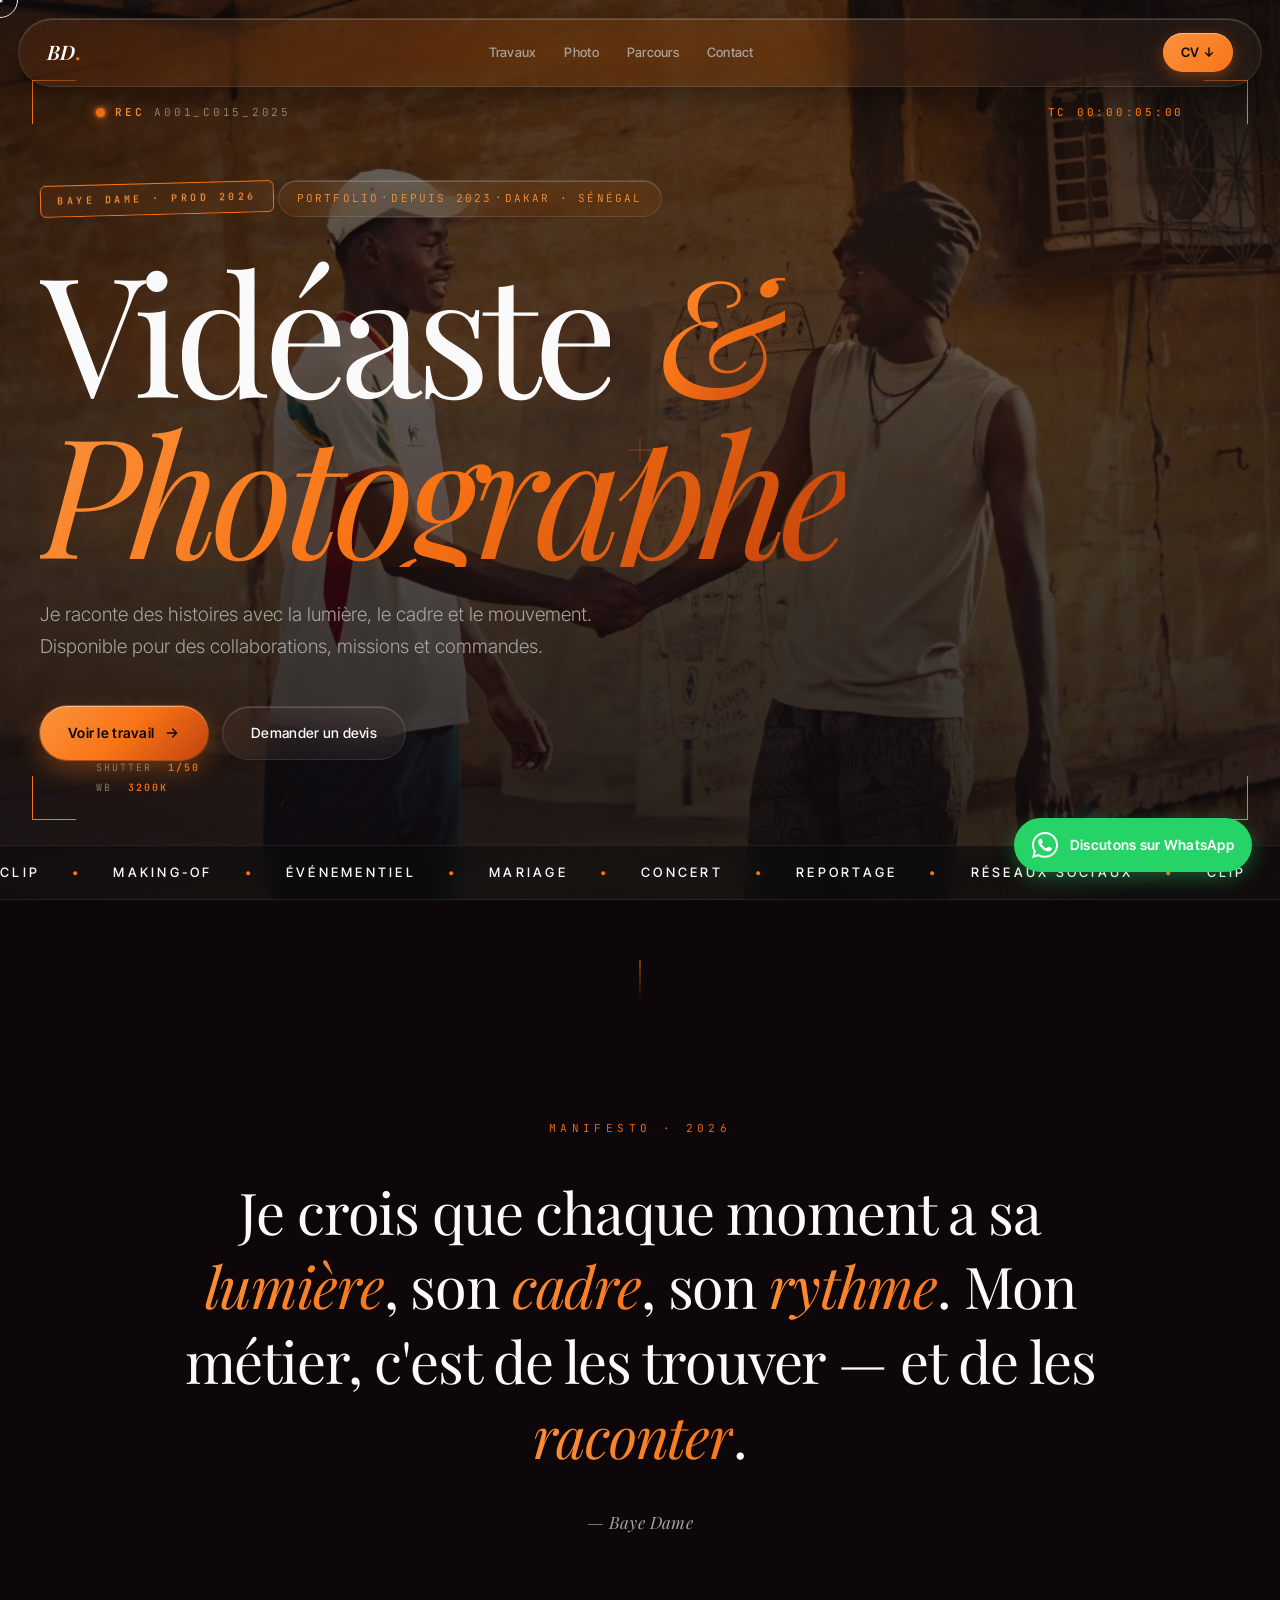
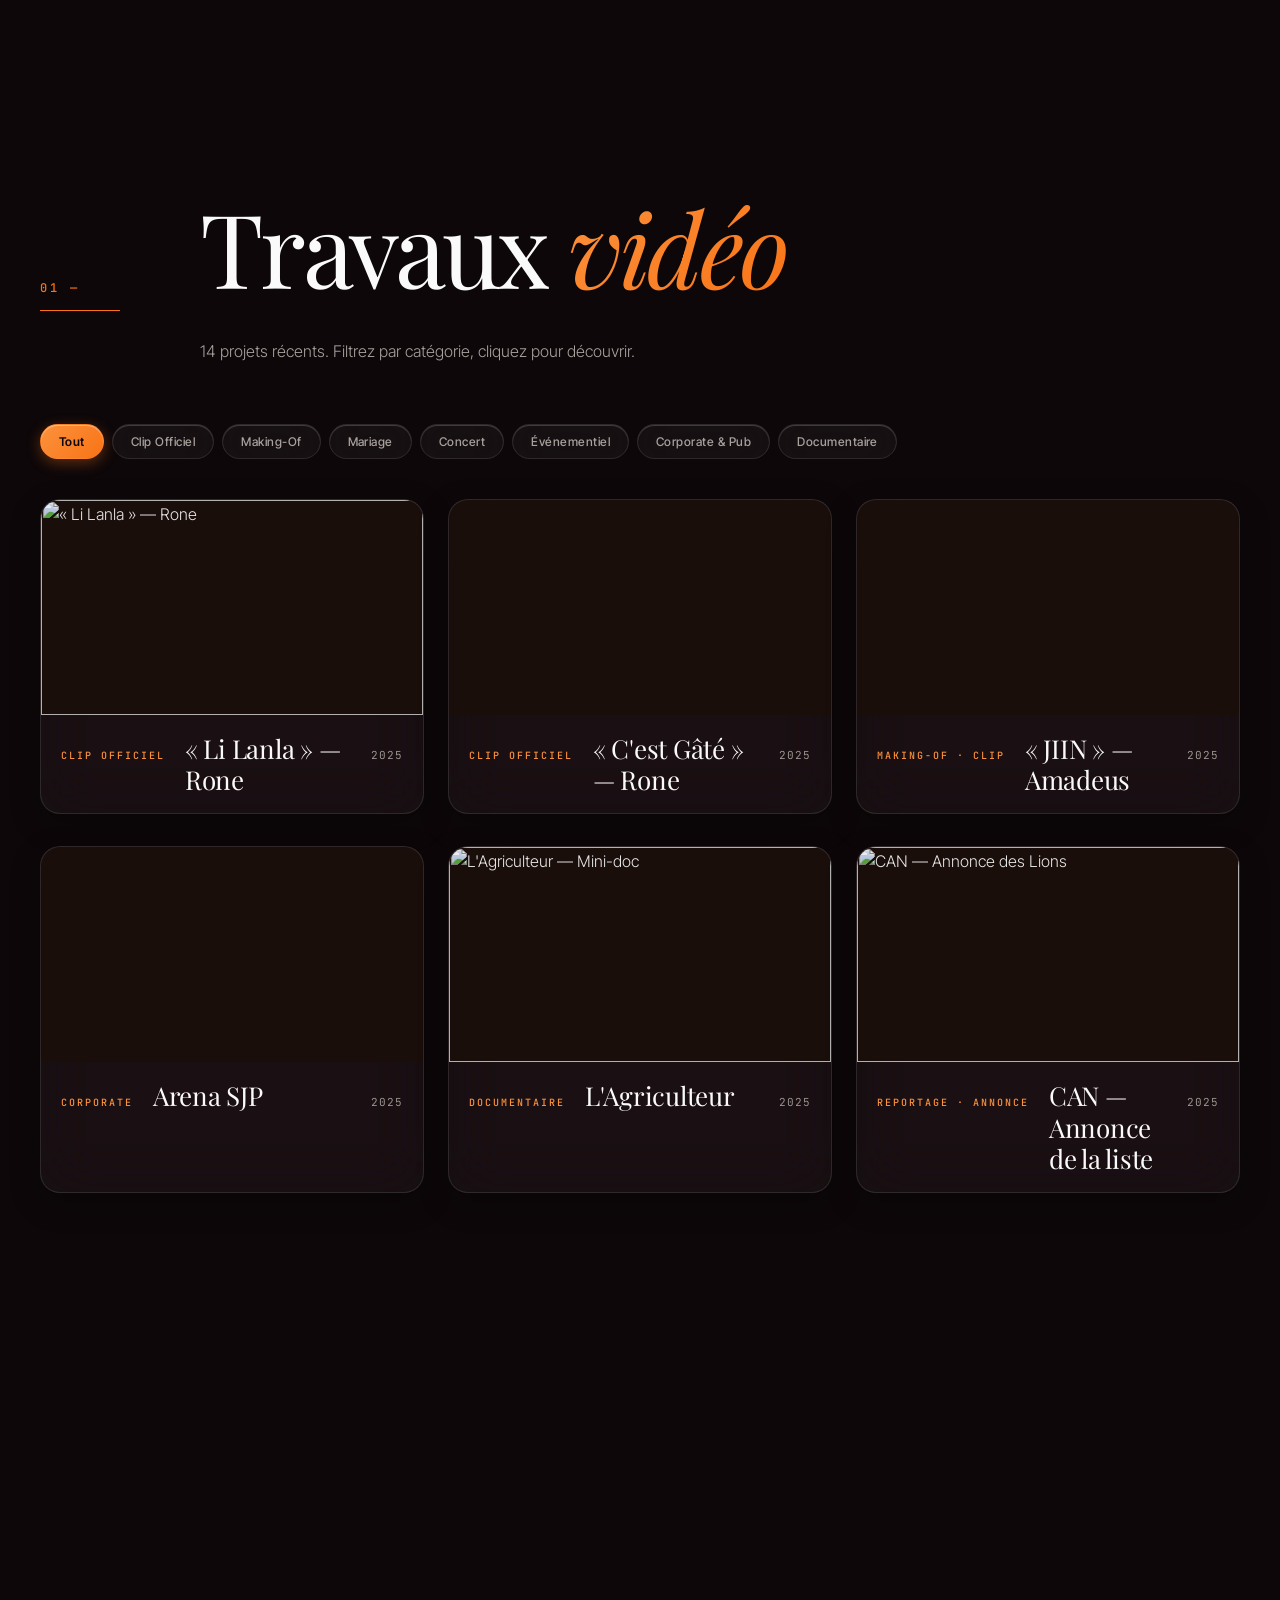
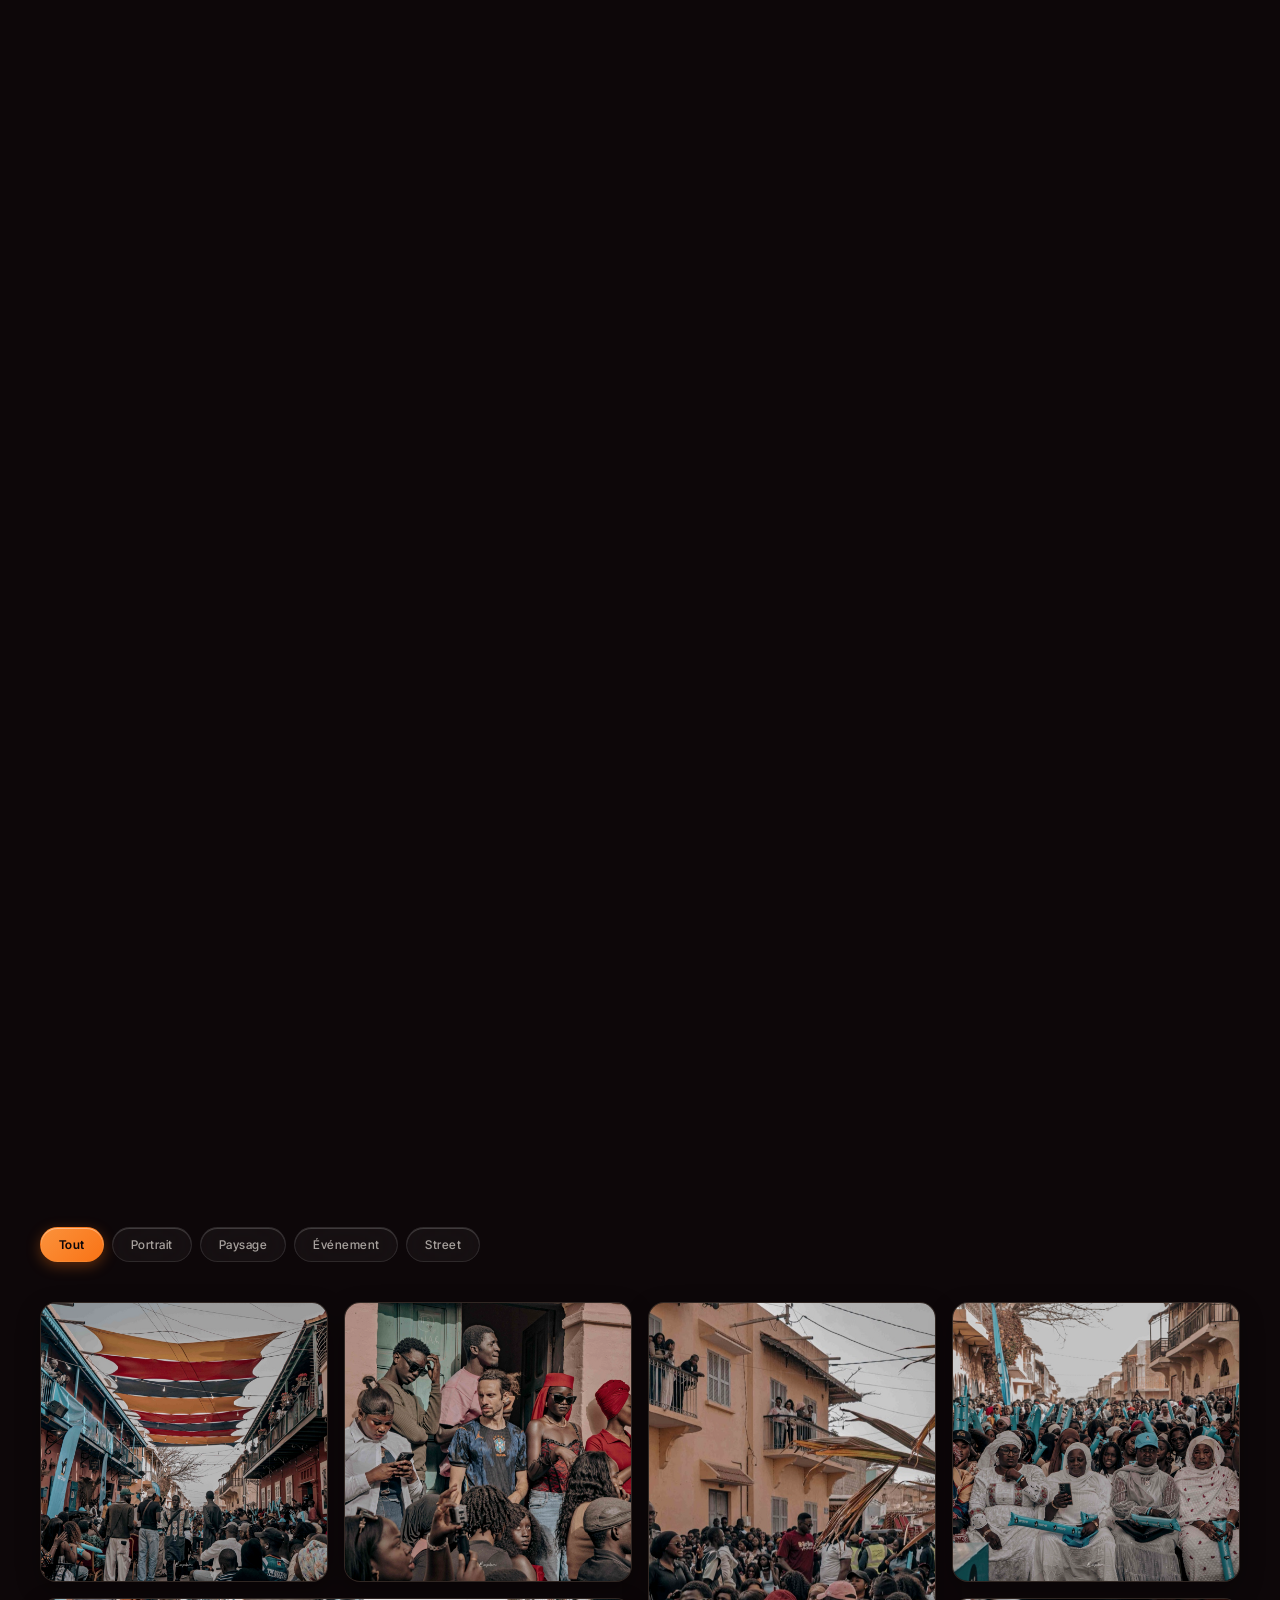
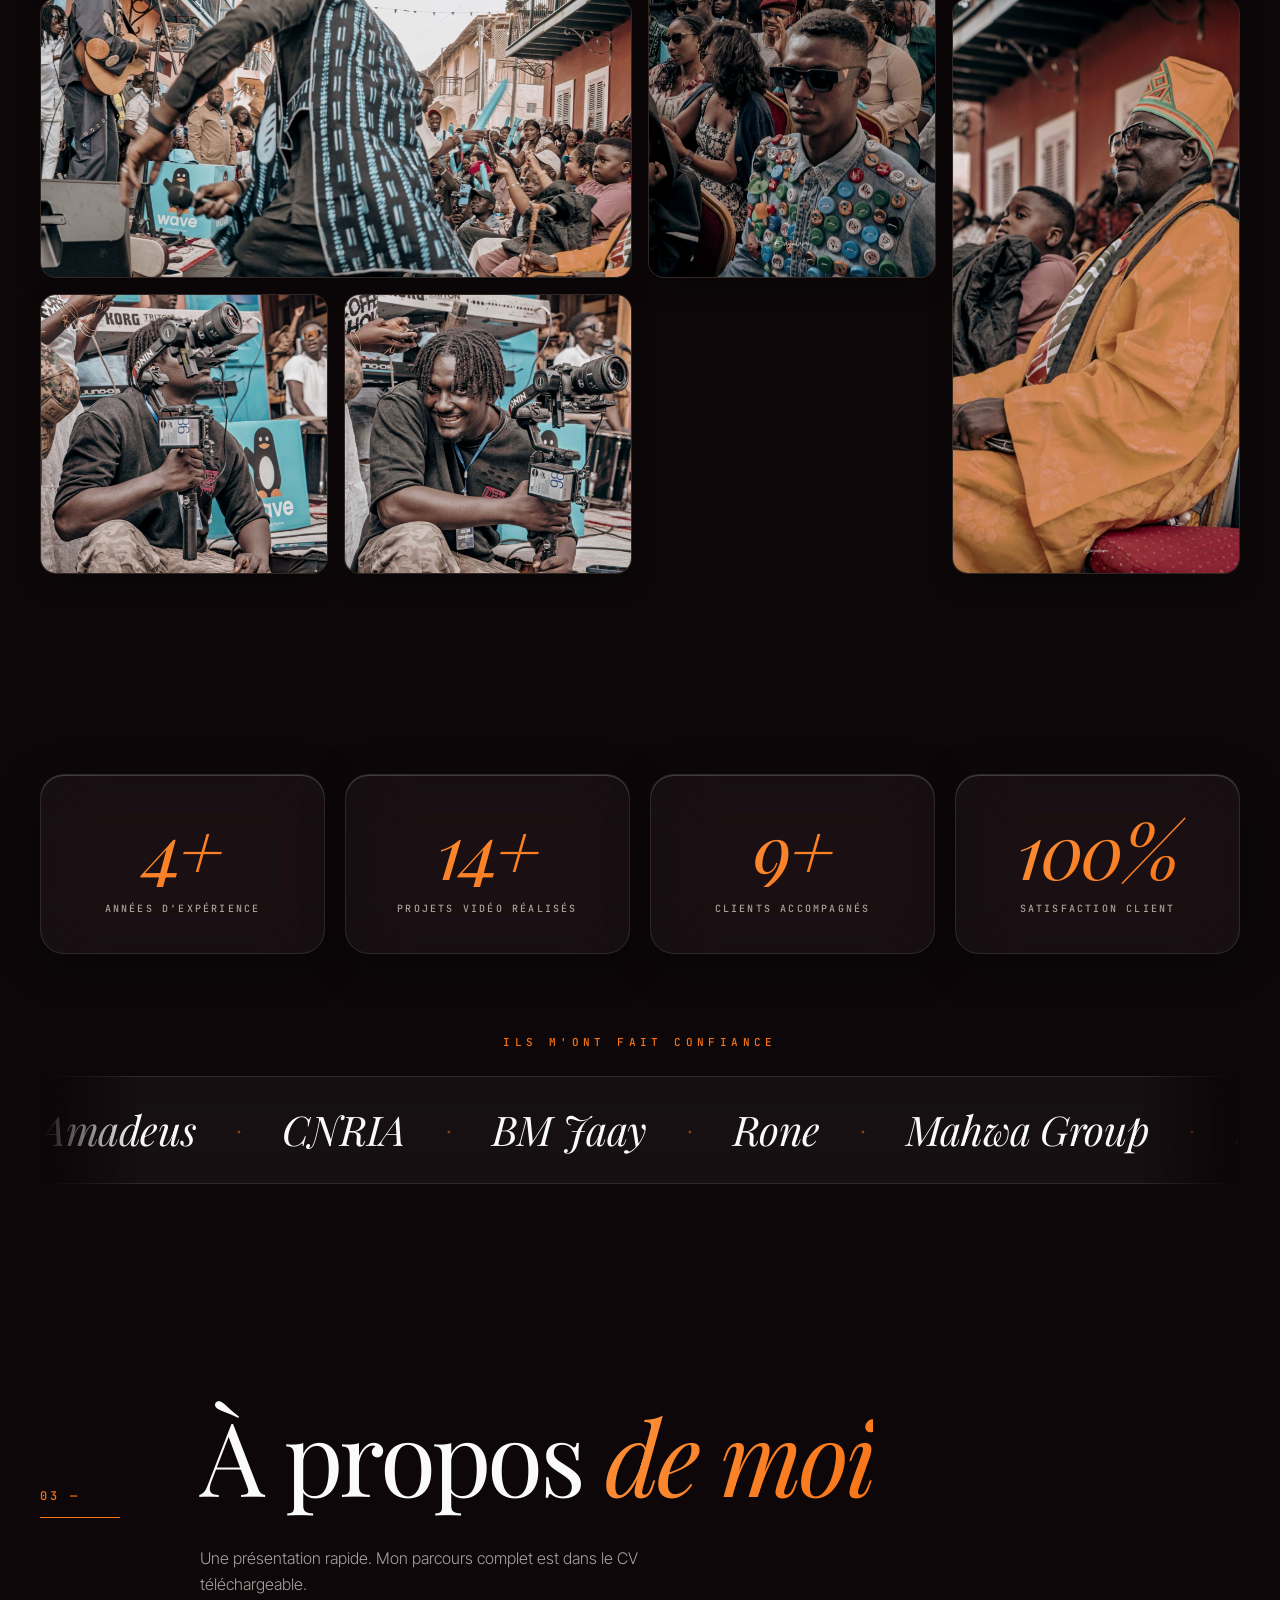
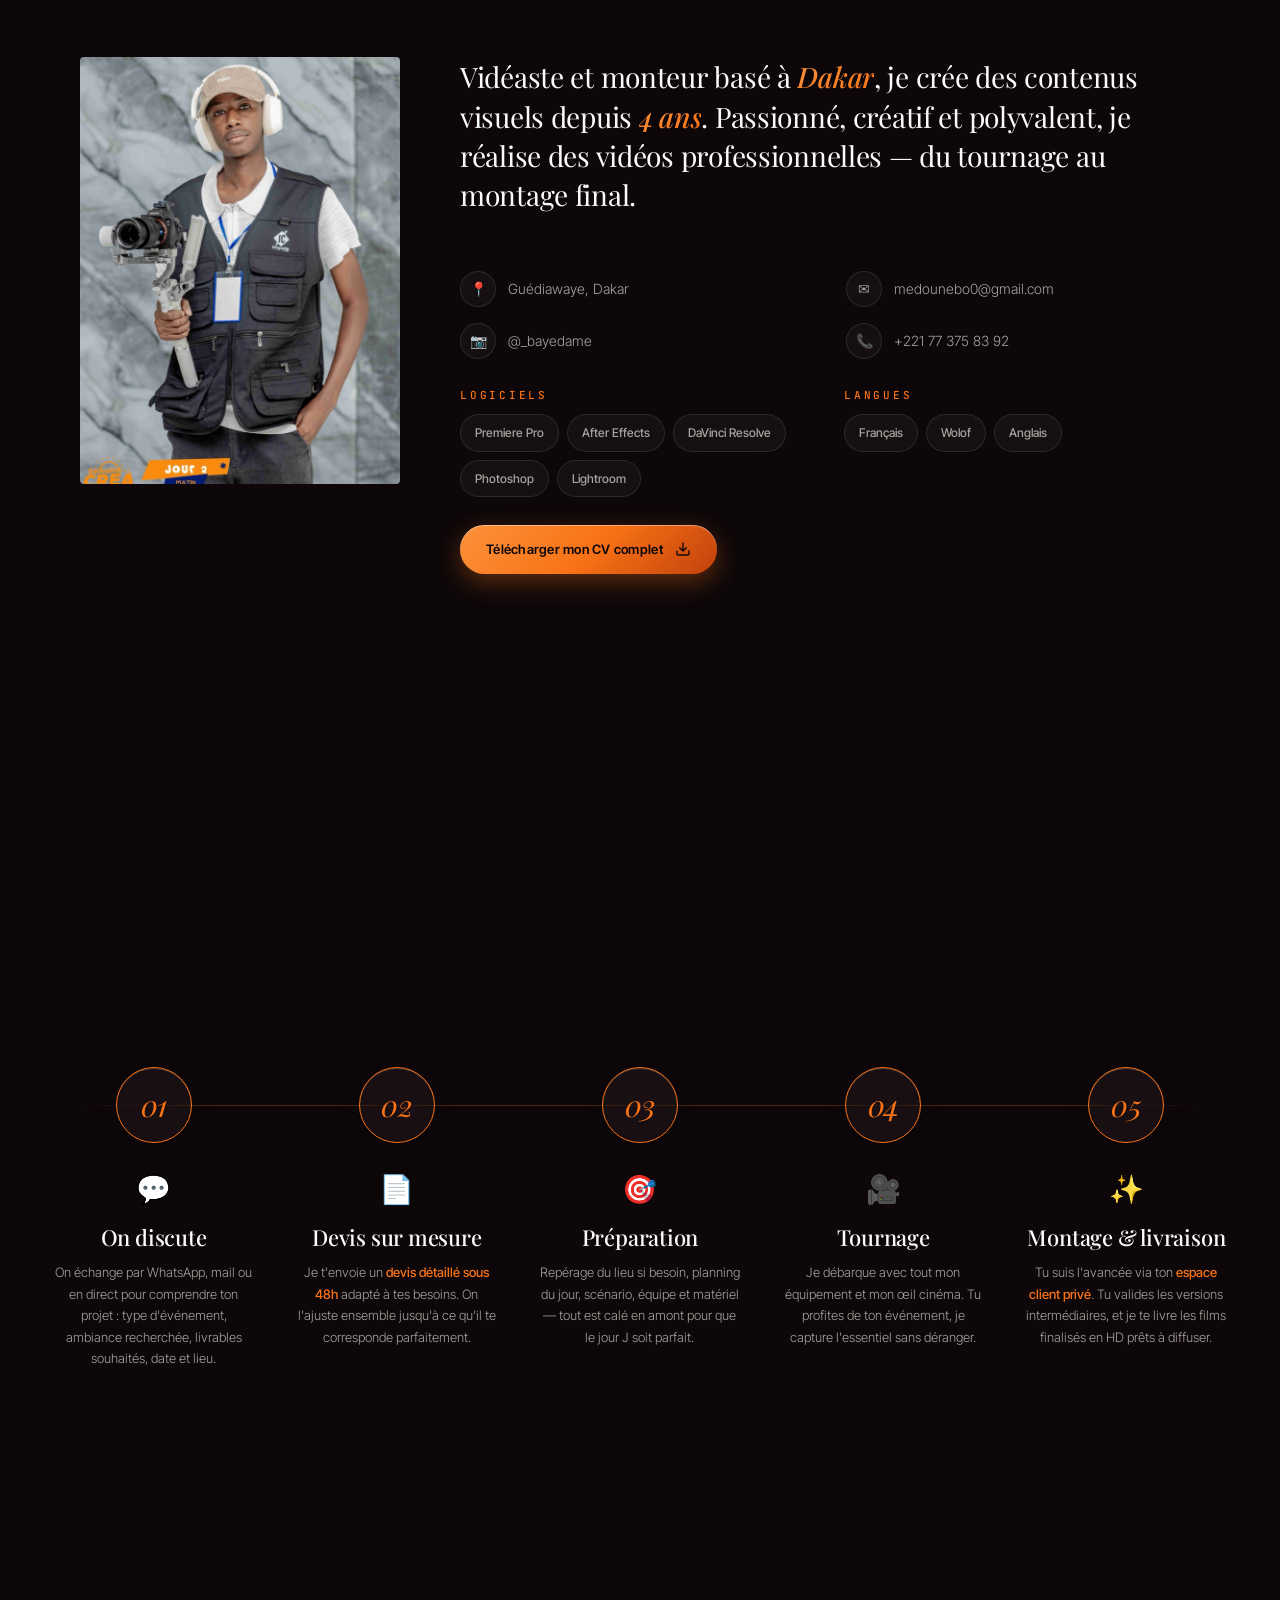
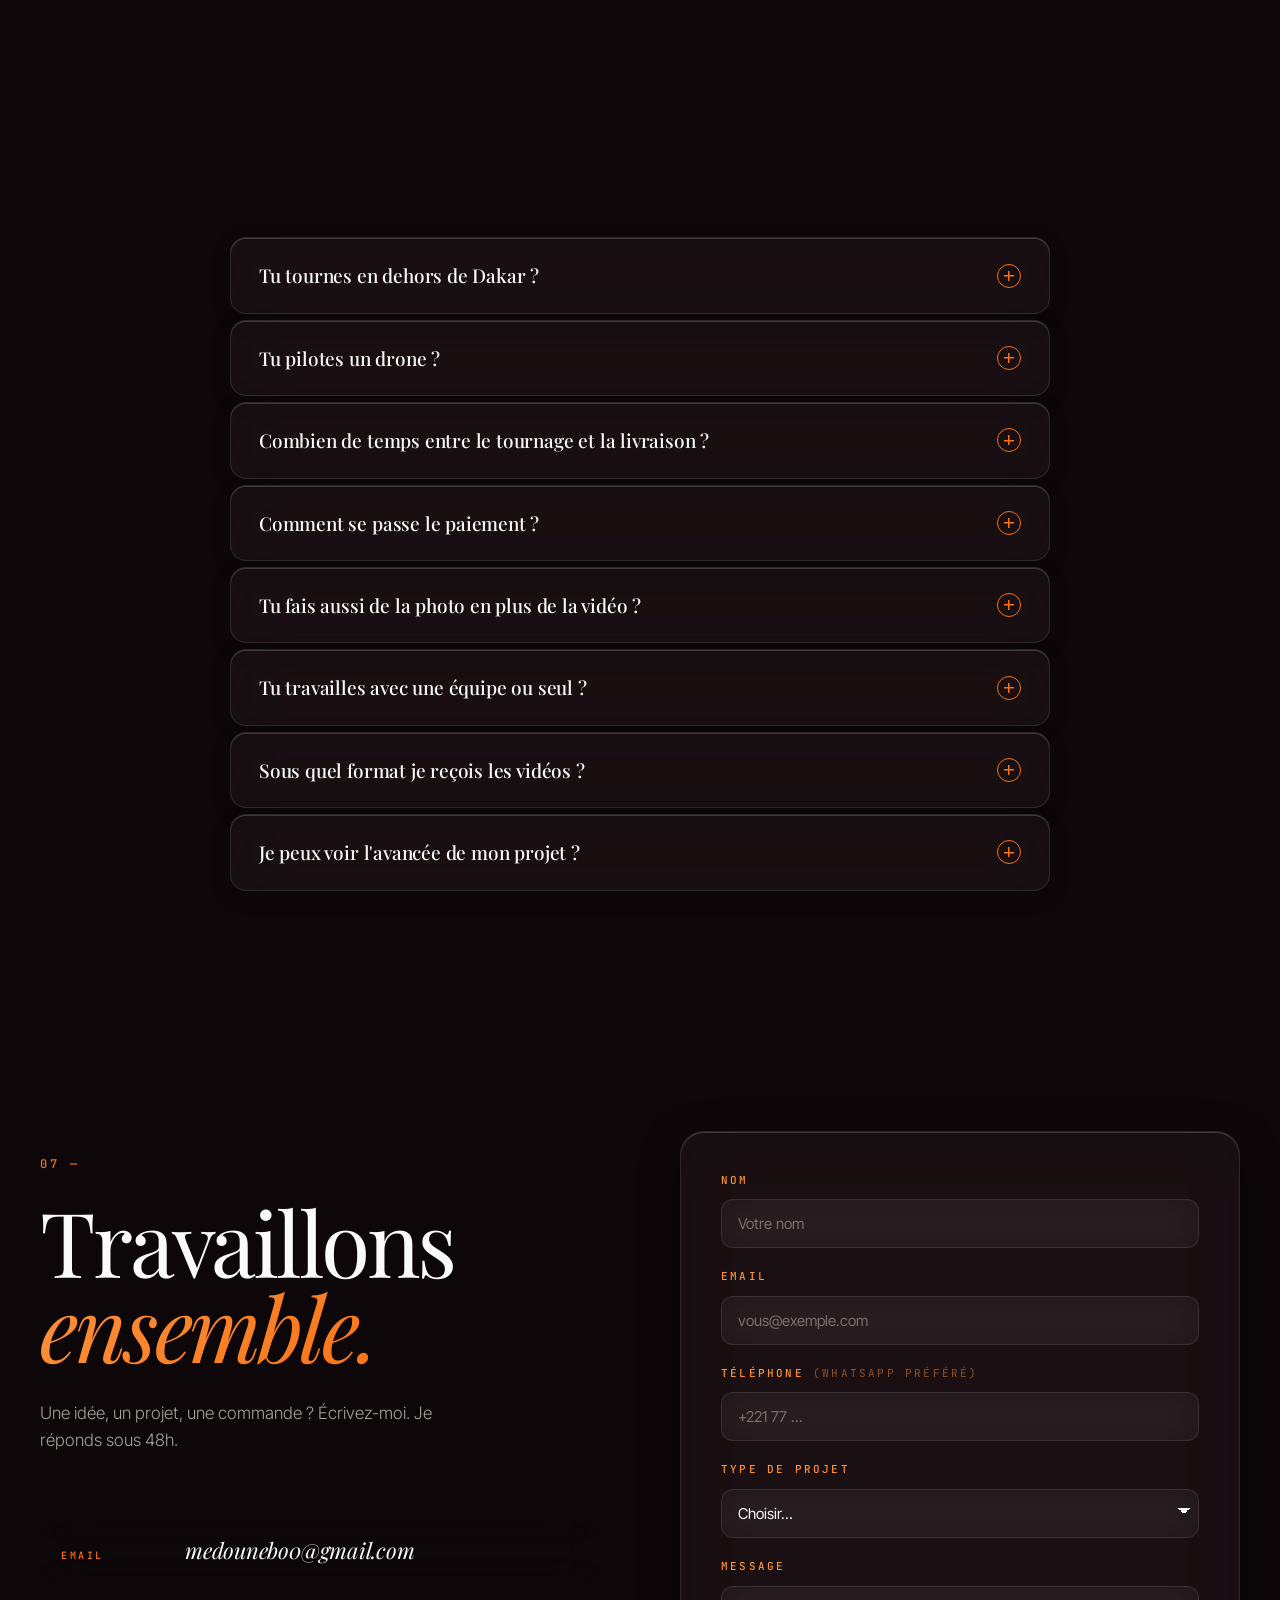
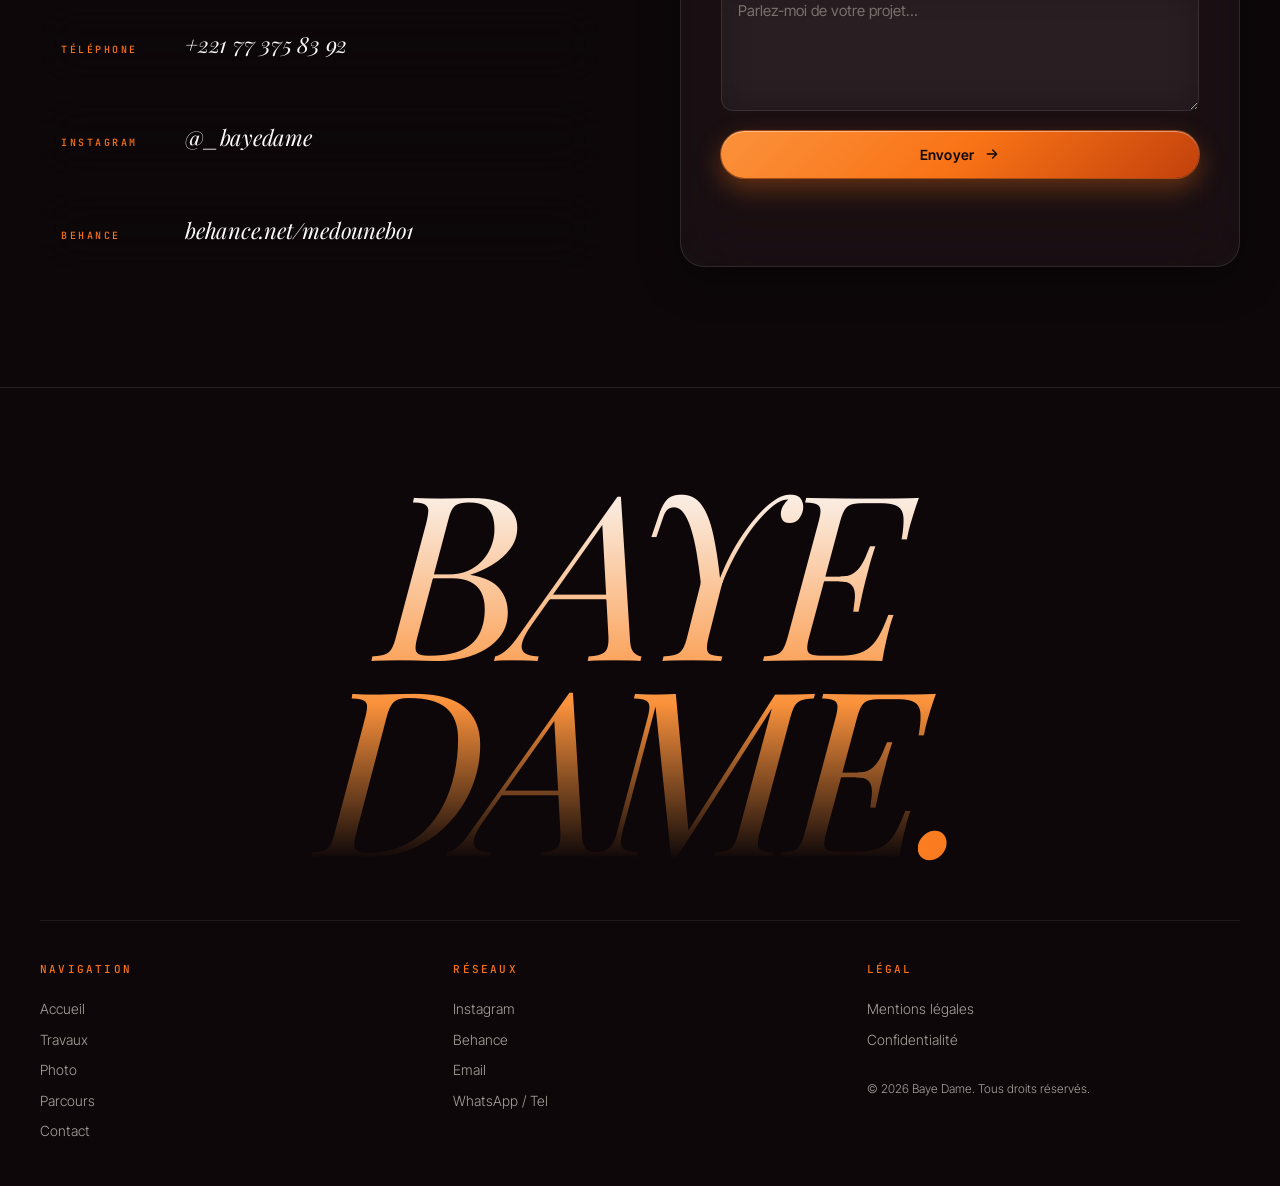
==== commit ff6b54e9: "Migration Netlify → Cloudflare Pages : URL bayedame.pages.dev MAJ sitemap, robots, og:url, canonical" ====
--- a/index.html
+++ b/index.html
@@ -11,10 +11,10 @@
 
   <!-- Open Graph (preview lors du partage sur WhatsApp / Facebook / LinkedIn) -->
   <meta property="og:type" content="website" />
-  <meta property="og:url" content="https://bayedame.netlify.app/" />
+  <meta property="og:url" content="https://bayedame.pages.dev/" />
   <meta property="og:title" content="Baye Dame — Vidéaste & Photographe" />
   <meta property="og:description" content="Portfolio de Baye Dame, vidéaste et photographe basé à Dakar. Disponible pour clips, mariages, événements, corporate." />
-  <meta property="og:image" content="https://bayedame.netlify.app/assets/og-image.jpg" />
+  <meta property="og:image" content="https://bayedame.pages.dev/assets/og-image.jpg" />
   <meta property="og:image:width" content="1200" />
   <meta property="og:image:height" content="630" />
   <meta property="og:locale" content="fr_FR" />
@@ -23,12 +23,12 @@
   <meta name="twitter:card" content="summary_large_image" />
   <meta name="twitter:title" content="Baye Dame — Vidéaste & Photographe" />
   <meta name="twitter:description" content="Portfolio de Baye Dame, vidéaste et photographe basé à Dakar." />
-  <meta name="twitter:image" content="https://bayedame.netlify.app/assets/og-image.jpg" />
+  <meta name="twitter:image" content="https://bayedame.pages.dev/assets/og-image.jpg" />
 
   <!-- Mots-clés SEO -->
   <meta name="keywords" content="vidéaste Dakar, photographe Sénégal, making-of clip, vidéo mariage Saly, monteur vidéo, clip officiel, réalisateur Dakar, Baye Dame, Medoune Bo, Premiere Pro, DaVinci Resolve" />
   <meta name="author" content="Medoune Bo (Baye Dame)" />
-  <link rel="canonical" href="https://bayedame.netlify.app/" />
+  <link rel="canonical" href="https://bayedame.pages.dev/" />
 
   <!-- JSON-LD : carte d'identité structurée pour Google -->
   <script type="application/ld+json">
@@ -37,7 +37,7 @@
     "@graph": [
       {
         "@type": "Person",
-        "@id": "https://bayedame.netlify.app/#person",
+        "@id": "https://bayedame.pages.dev/#person",
         "name": "Baye Dame",
         "givenName": "Medoune",
         "familyName": "Bo",
@@ -46,8 +46,8 @@
         "description": "Vidéaste et monteur basé à Dakar, créateur de clips, making-of, vidéos de mariage, événementiel et corporate.",
         "email": "mailto:medounebo0@gmail.com",
         "telephone": "+221773758392",
-        "url": "https://bayedame.netlify.app/",
-        "image": "https://bayedame.netlify.app/assets/photos/portrait.jpg",
+        "url": "https://bayedame.pages.dev/",
+        "image": "https://bayedame.pages.dev/assets/photos/portrait.jpg",
         "address": {
           "@type": "PostalAddress",
           "addressLocality": "Guédiawaye",
@@ -77,14 +77,14 @@
       },
       {
         "@type": "ProfessionalService",
-        "@id": "https://bayedame.netlify.app/#business",
+        "@id": "https://bayedame.pages.dev/#business",
         "name": "Baye Dame — Vidéaste & Photographe",
-        "image": "https://bayedame.netlify.app/assets/og-image.jpg",
-        "url": "https://bayedame.netlify.app/",
+        "image": "https://bayedame.pages.dev/assets/og-image.jpg",
+        "url": "https://bayedame.pages.dev/",
         "telephone": "+221773758392",
         "email": "medounebo0@gmail.com",
         "priceRange": "$$",
-        "founder": { "@id": "https://bayedame.netlify.app/#person" },
+        "founder": { "@id": "https://bayedame.pages.dev/#person" },
         "address": {
           "@type": "PostalAddress",
           "addressLocality": "Guédiawaye",
@@ -111,10 +111,10 @@
       },
       {
         "@type": "WebSite",
-        "@id": "https://bayedame.netlify.app/#website",
-        "url": "https://bayedame.netlify.app/",
+        "@id": "https://bayedame.pages.dev/#website",
+        "url": "https://bayedame.pages.dev/",
         "name": "Baye Dame — Portfolio",
-        "publisher": { "@id": "https://bayedame.netlify.app/#person" },
+        "publisher": { "@id": "https://bayedame.pages.dev/#person" },
         "inLanguage": "fr"
       }
     ]
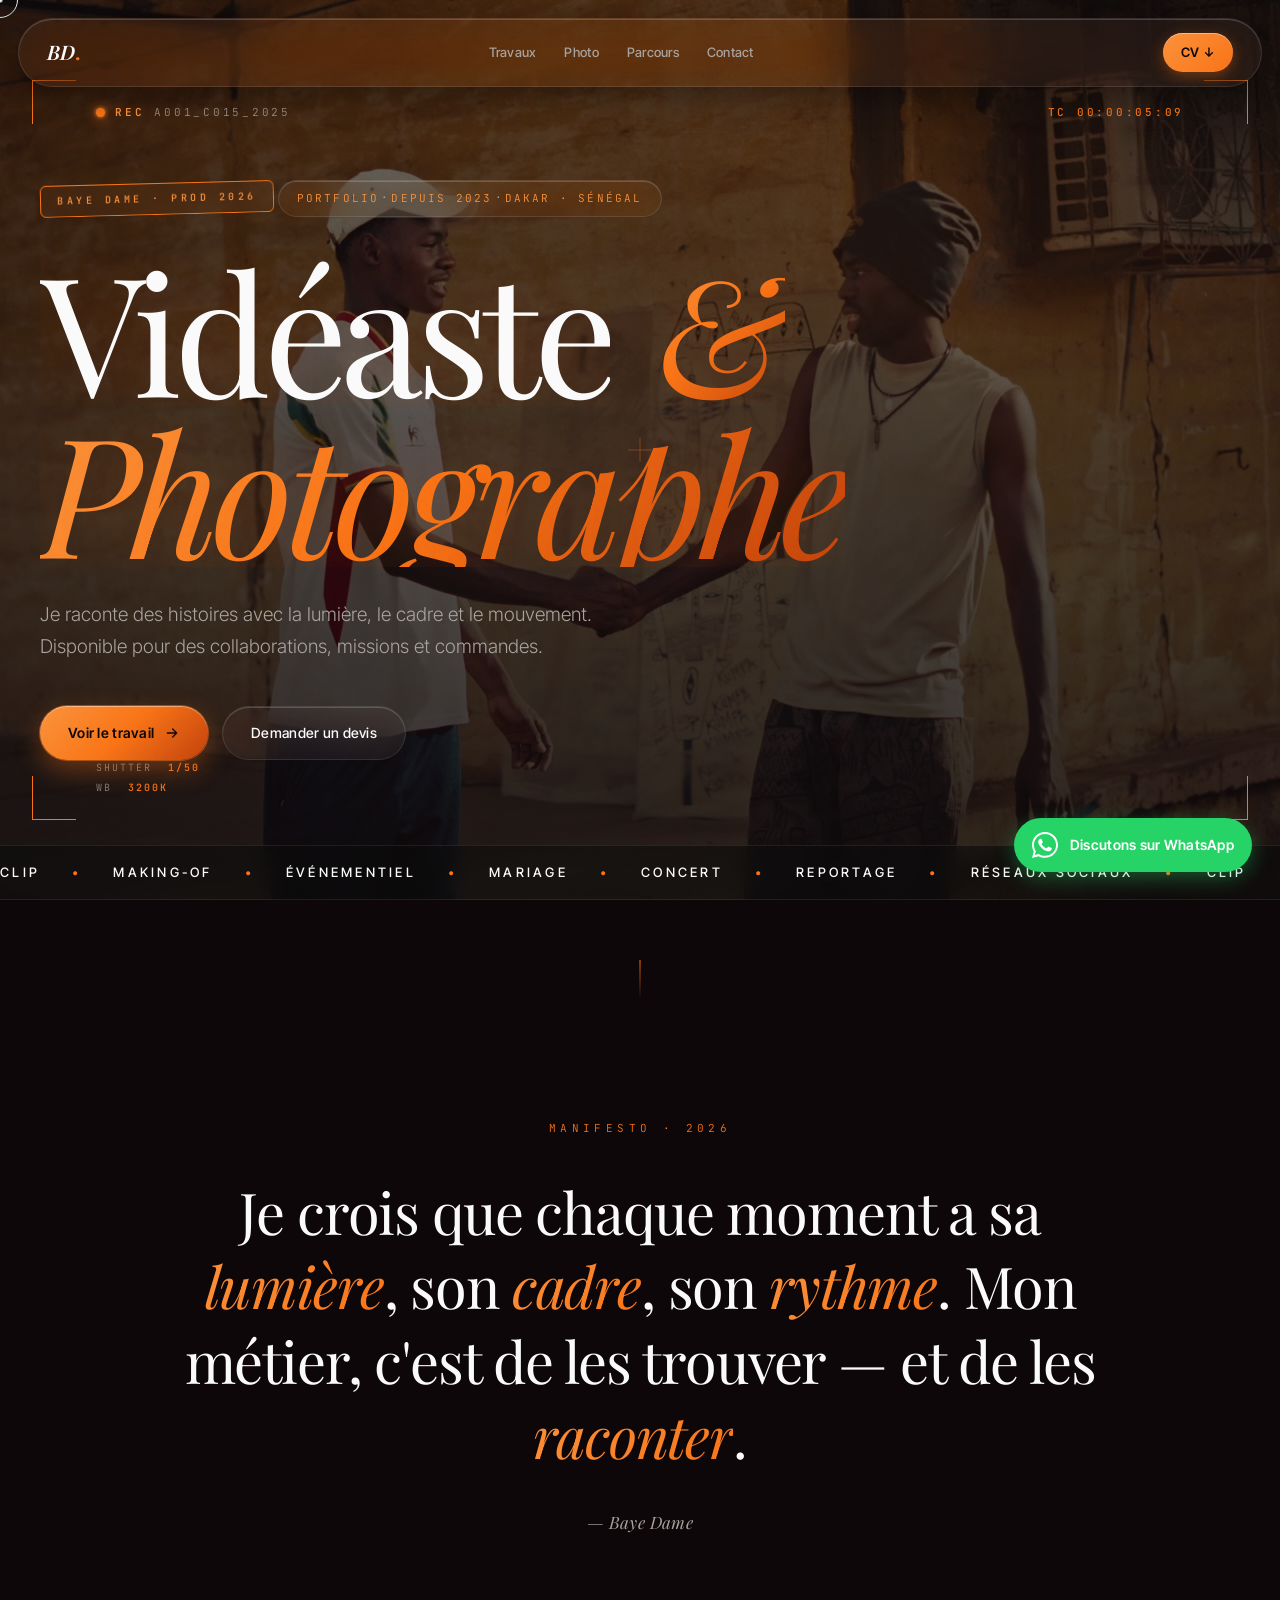
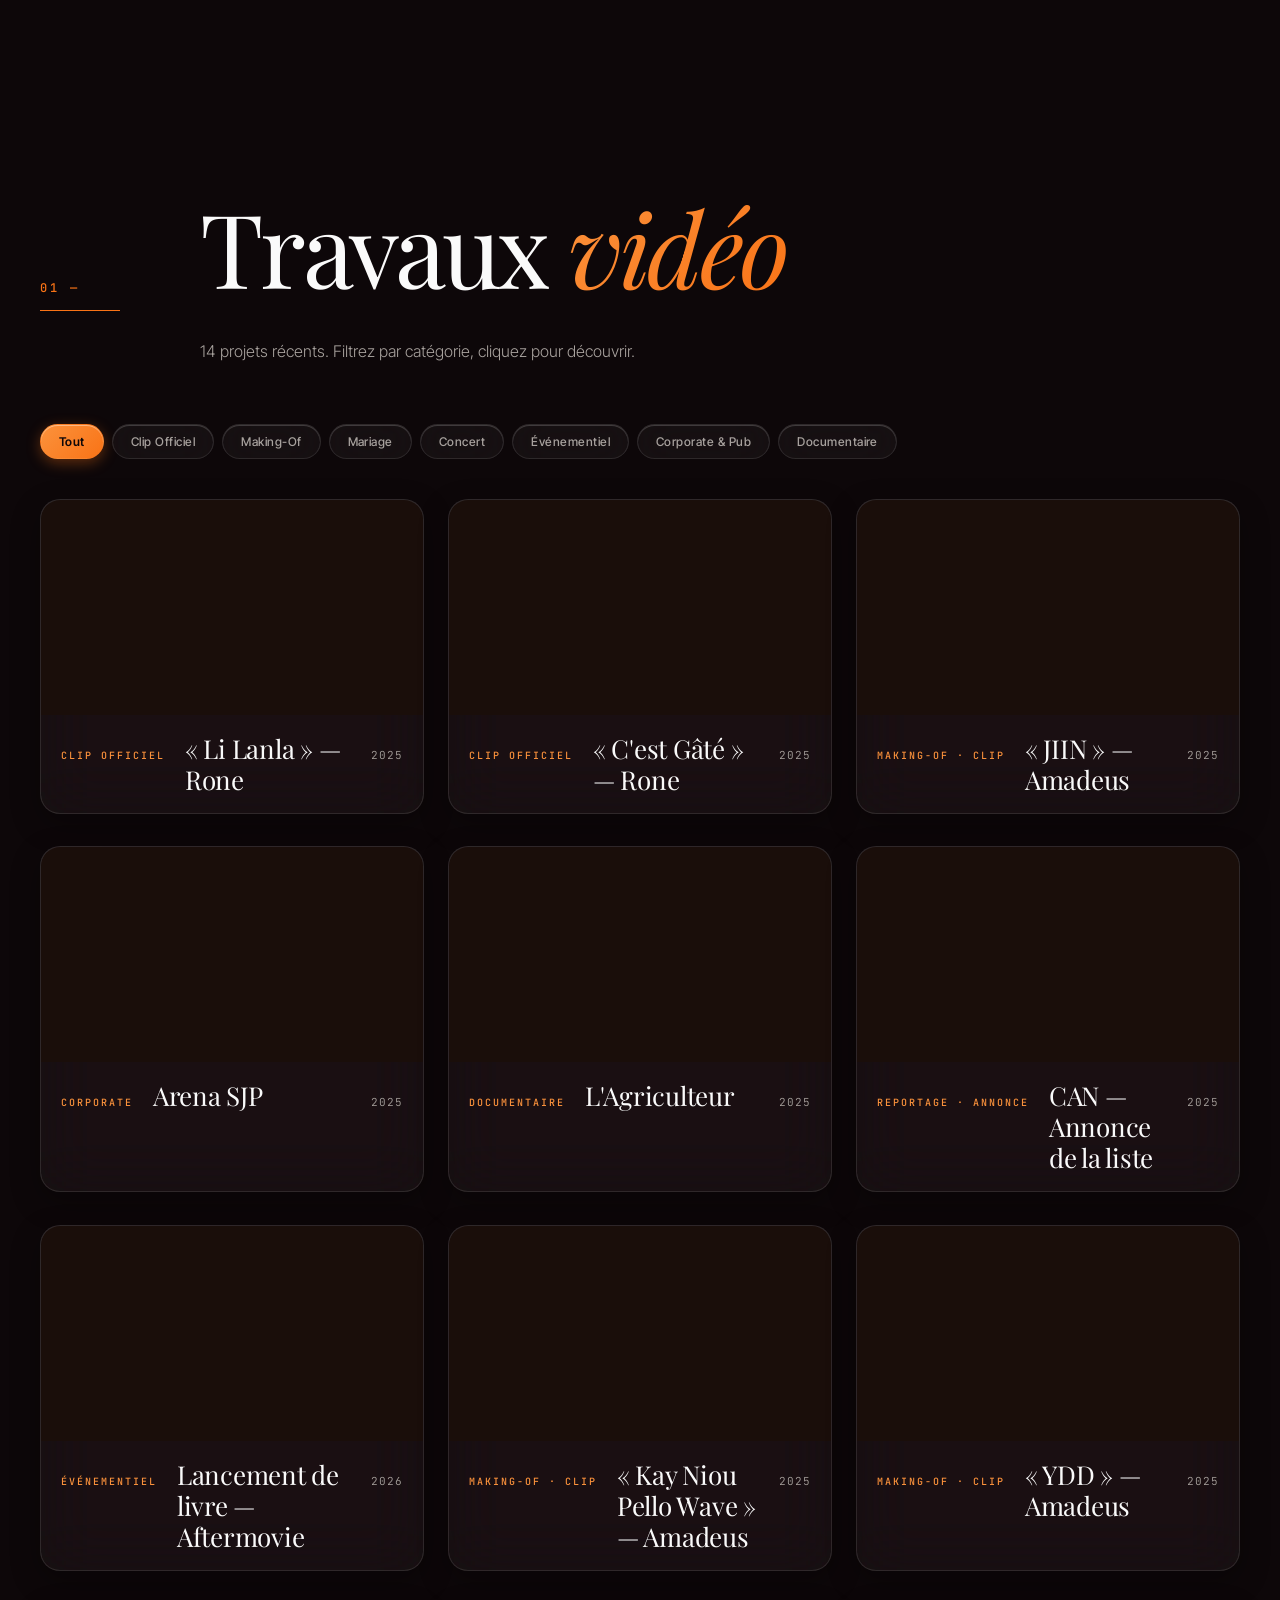
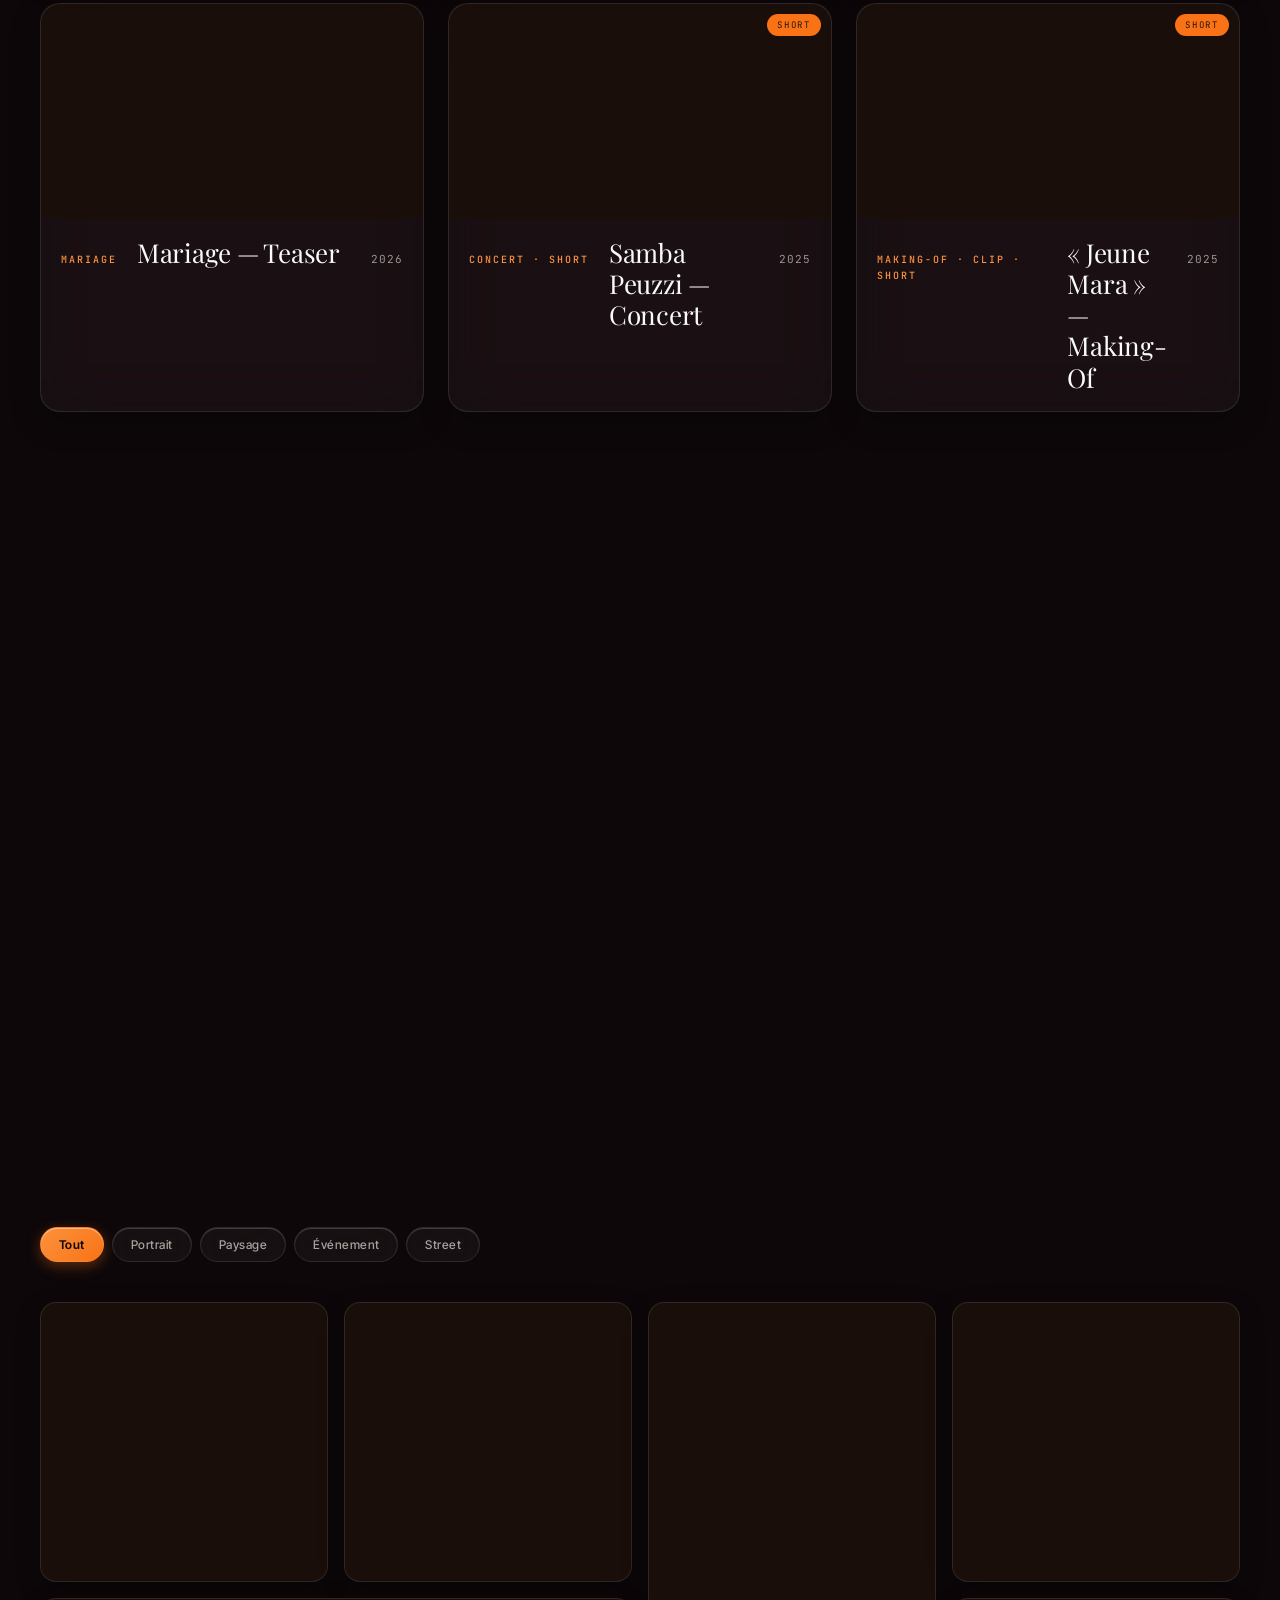
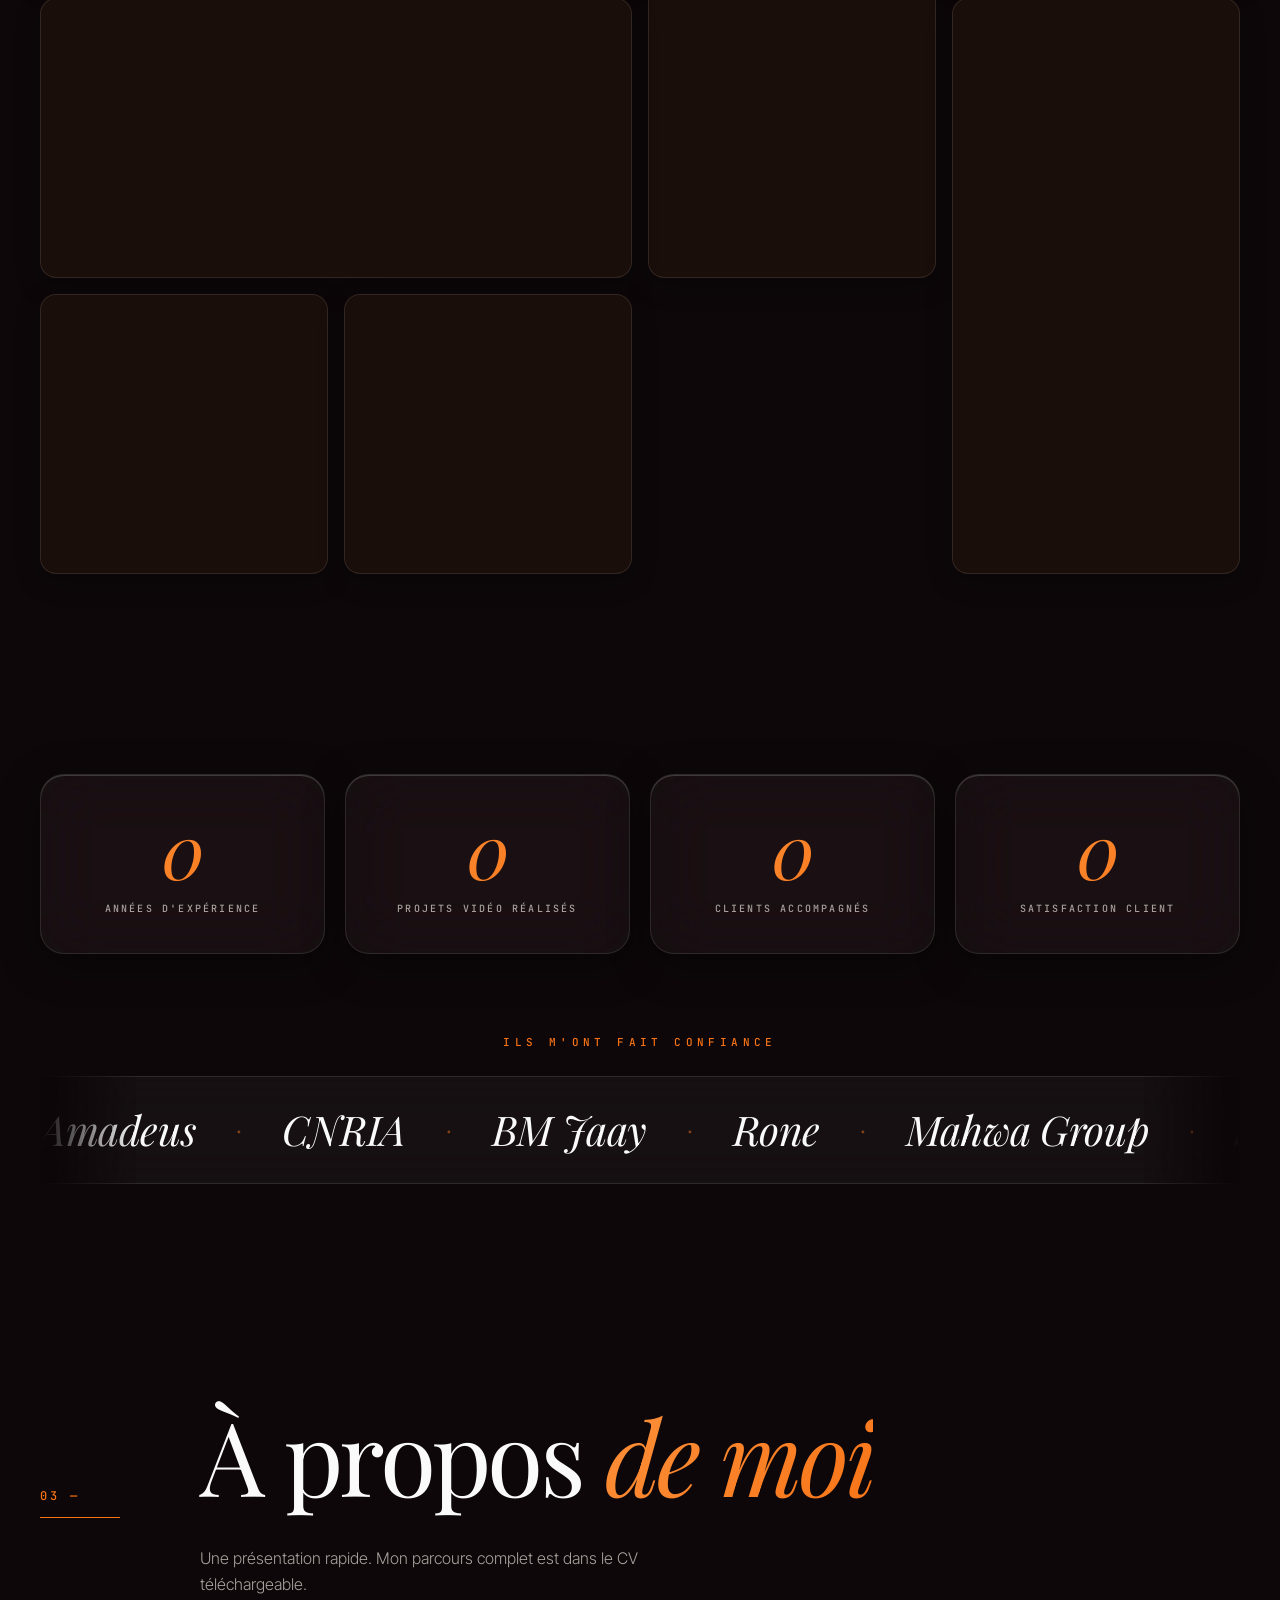
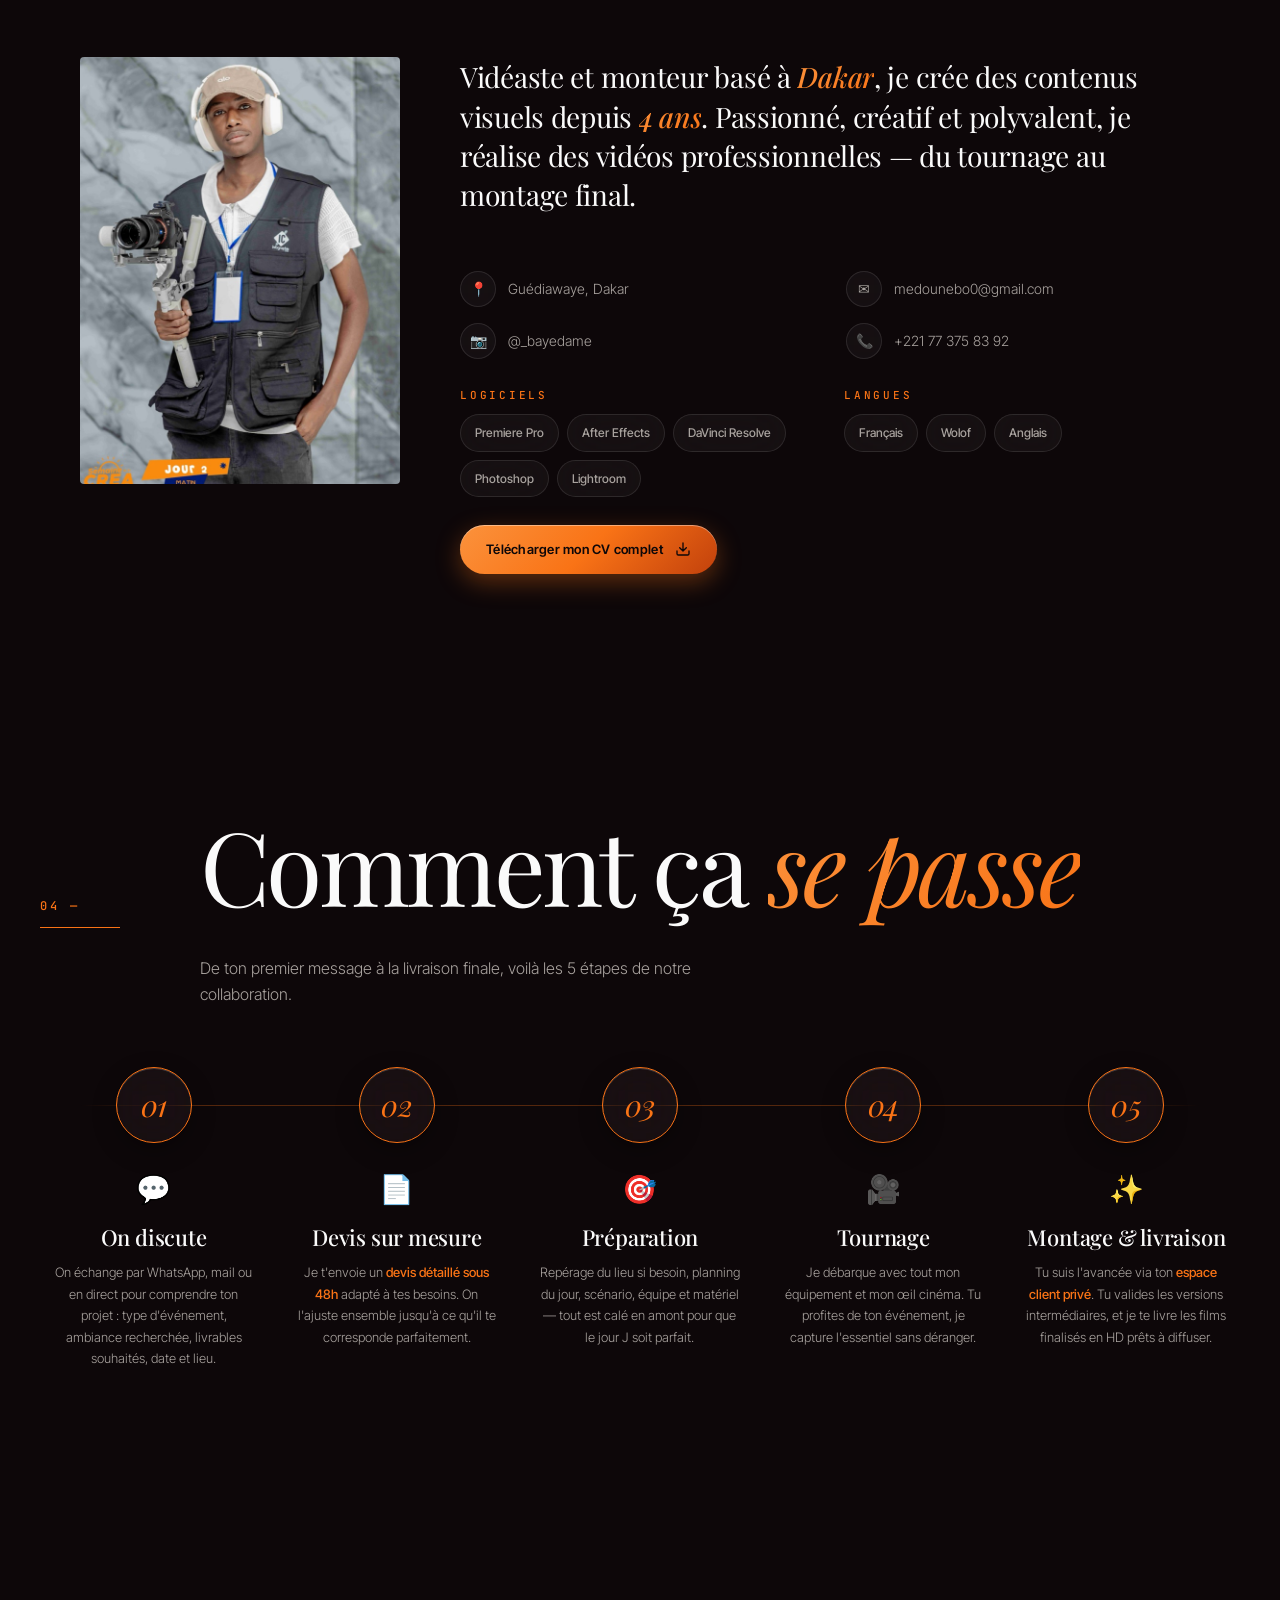
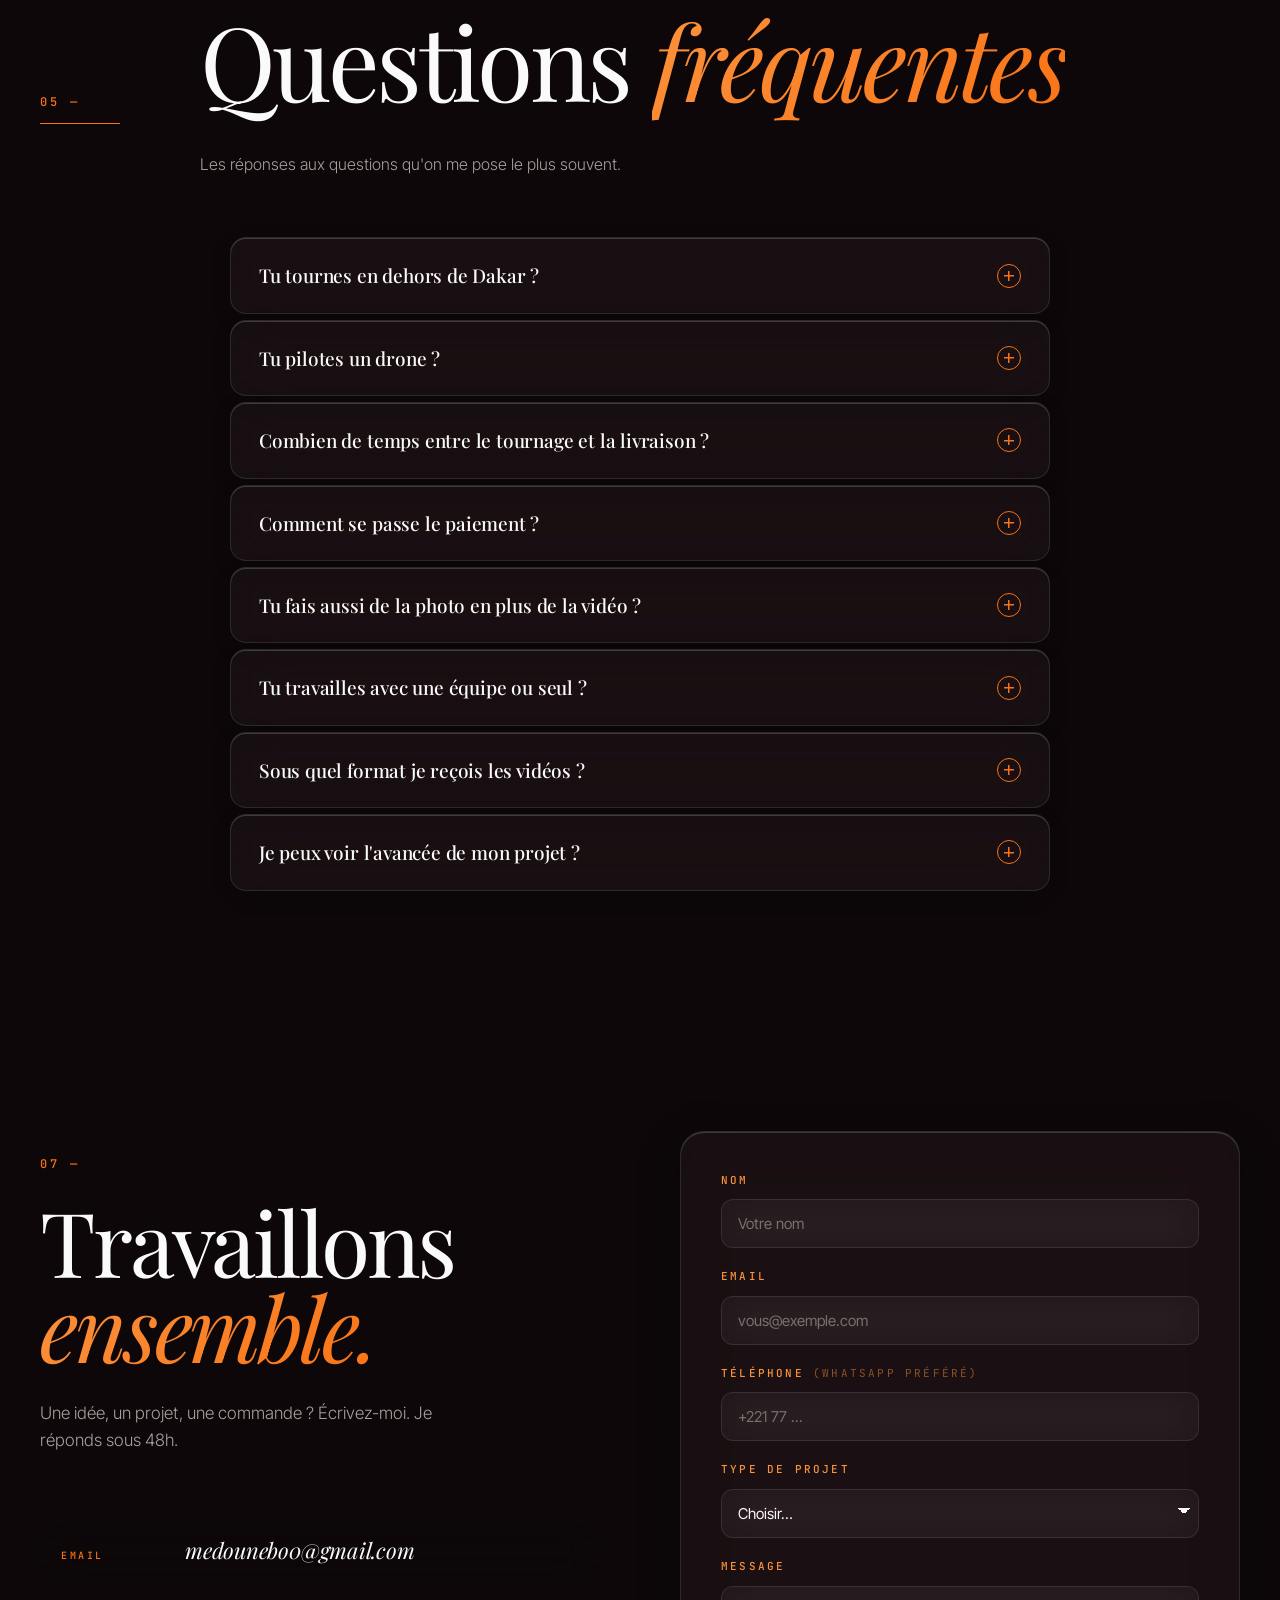
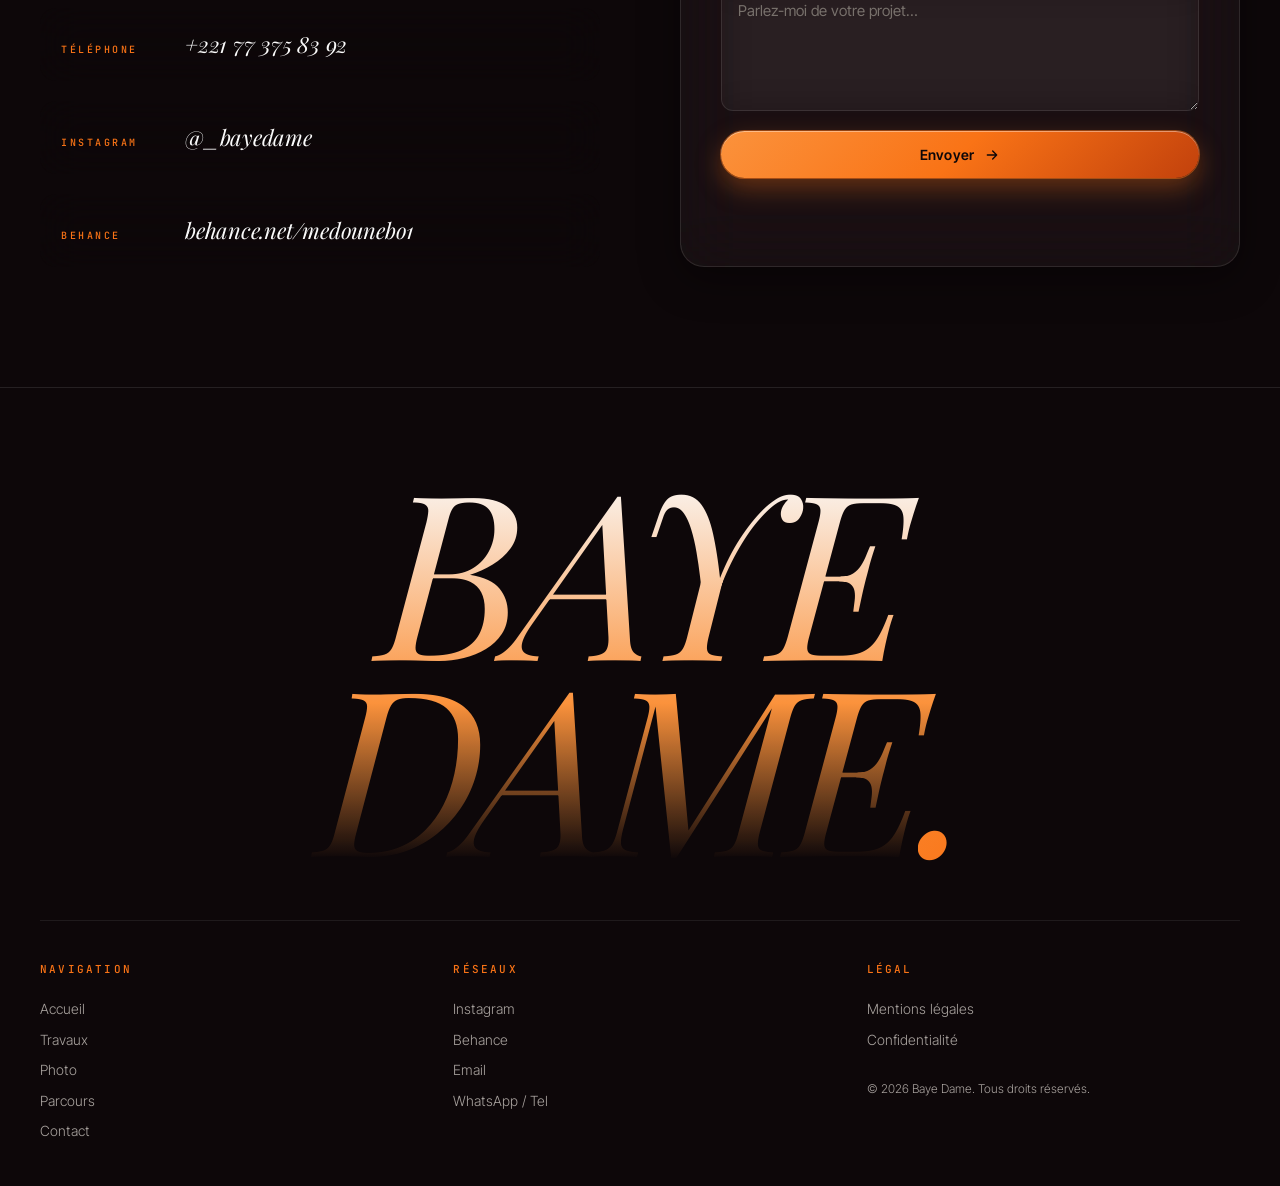
==== commit 5aaa2659: "Animations cinéma premium : rack-focus hero, parallaxe souris, cartes 3D + reflet, boutons magnétiqu" ====
--- a/index.html
+++ b/index.html
@@ -5,6 +5,15 @@
 <head>
   <meta charset="UTF-8" />
   <meta name="viewport" content="width=device-width, initial-scale=1.0" />
+  <script>
+    /* Active les effets cinéma (FX) avant le premier rendu — desktop + animations autorisées */
+    try {
+      if (window.matchMedia('(pointer: fine)').matches &&
+          !window.matchMedia('(prefers-reduced-motion: reduce)').matches) {
+        document.documentElement.classList.add('fx');
+      }
+    } catch (e) {}
+  </script>
   <title>Baye Dame — Vidéaste & Photographe</title>
   <meta name="description" content="Portfolio de Baye Dame, vidéaste et photographe basé à Dakar. Showreel, photographies, parcours et contact." />
   <link rel="icon" type="image/svg+xml" href="favicon.svg" />
--- a/styles.css
+++ b/styles.css
@@ -2412,3 +2412,57 @@
   .reveal > span { transform: none; }
   .fade-up { opacity: 1; transform: none; }
 }
+
+/* ============================================
+   FX CINÉMA — effets premium (desktop, motion OK)
+   Activés via la classe .fx sur <html> (script inline du head)
+   ============================================ */
+
+/* 1) RACK FOCUS — la séquence du hero fait sa mise au point à l'ouverture */
+.fx .hero__bg {
+  filter: blur(20px) saturate(1.15) brightness(0.85);
+  transform: scale(1.09);
+  transition: filter 1.6s var(--ease), transform 1.8s var(--ease);
+}
+.fx.is-loaded .hero__bg,
+.fx .is-loaded .hero__bg {
+  filter: blur(0) saturate(1) brightness(1);
+  transform: scale(1);
+}
+/* le viseur (HUD) apparaît une fois la mise au point faite */
+.fx .vf { opacity: 0; transition: opacity 1s ease 0.9s; }
+.fx .is-loaded .vf { opacity: 1; }
+
+/* 2) CARTES 3D + reflet — préparation */
+.fx .work__item,
+.fx .photo__item {
+  transform-style: preserve-3d;
+  transition: transform 0.45s var(--ease), box-shadow 0.4s, border-color 0.4s;
+  will-change: transform;
+}
+/* le JS pilote le transform au survol : on désactive le translate du hover CSS */
+.fx .work__item:hover,
+.fx .photo__item:hover { transform: none; }
+
+/* Reflet lumineux chaud qui suit le curseur (verre éclairé) */
+.fx-sheen {
+  position: absolute;
+  inset: 0;
+  z-index: 6;
+  pointer-events: none;
+  border-radius: inherit;
+  opacity: 0;
+  transition: opacity 0.45s ease;
+  background:
+    radial-gradient(circle 220px at var(--mx, 50%) var(--my, 50%),
+      rgba(255, 196, 128, 0.32), transparent 60%);
+  mix-blend-mode: screen;
+}
+.fx .work__item:hover .fx-sheen,
+.fx .photo__item:hover .fx-sheen { opacity: 1; }
+
+/* 3) BOUTONS MAGNÉTIQUES — retour fluide à la position */
+.fx .btn--primary {
+  transition: transform 0.3s var(--ease), box-shadow 0.4s, background 0.3s;
+  will-change: transform;
+}
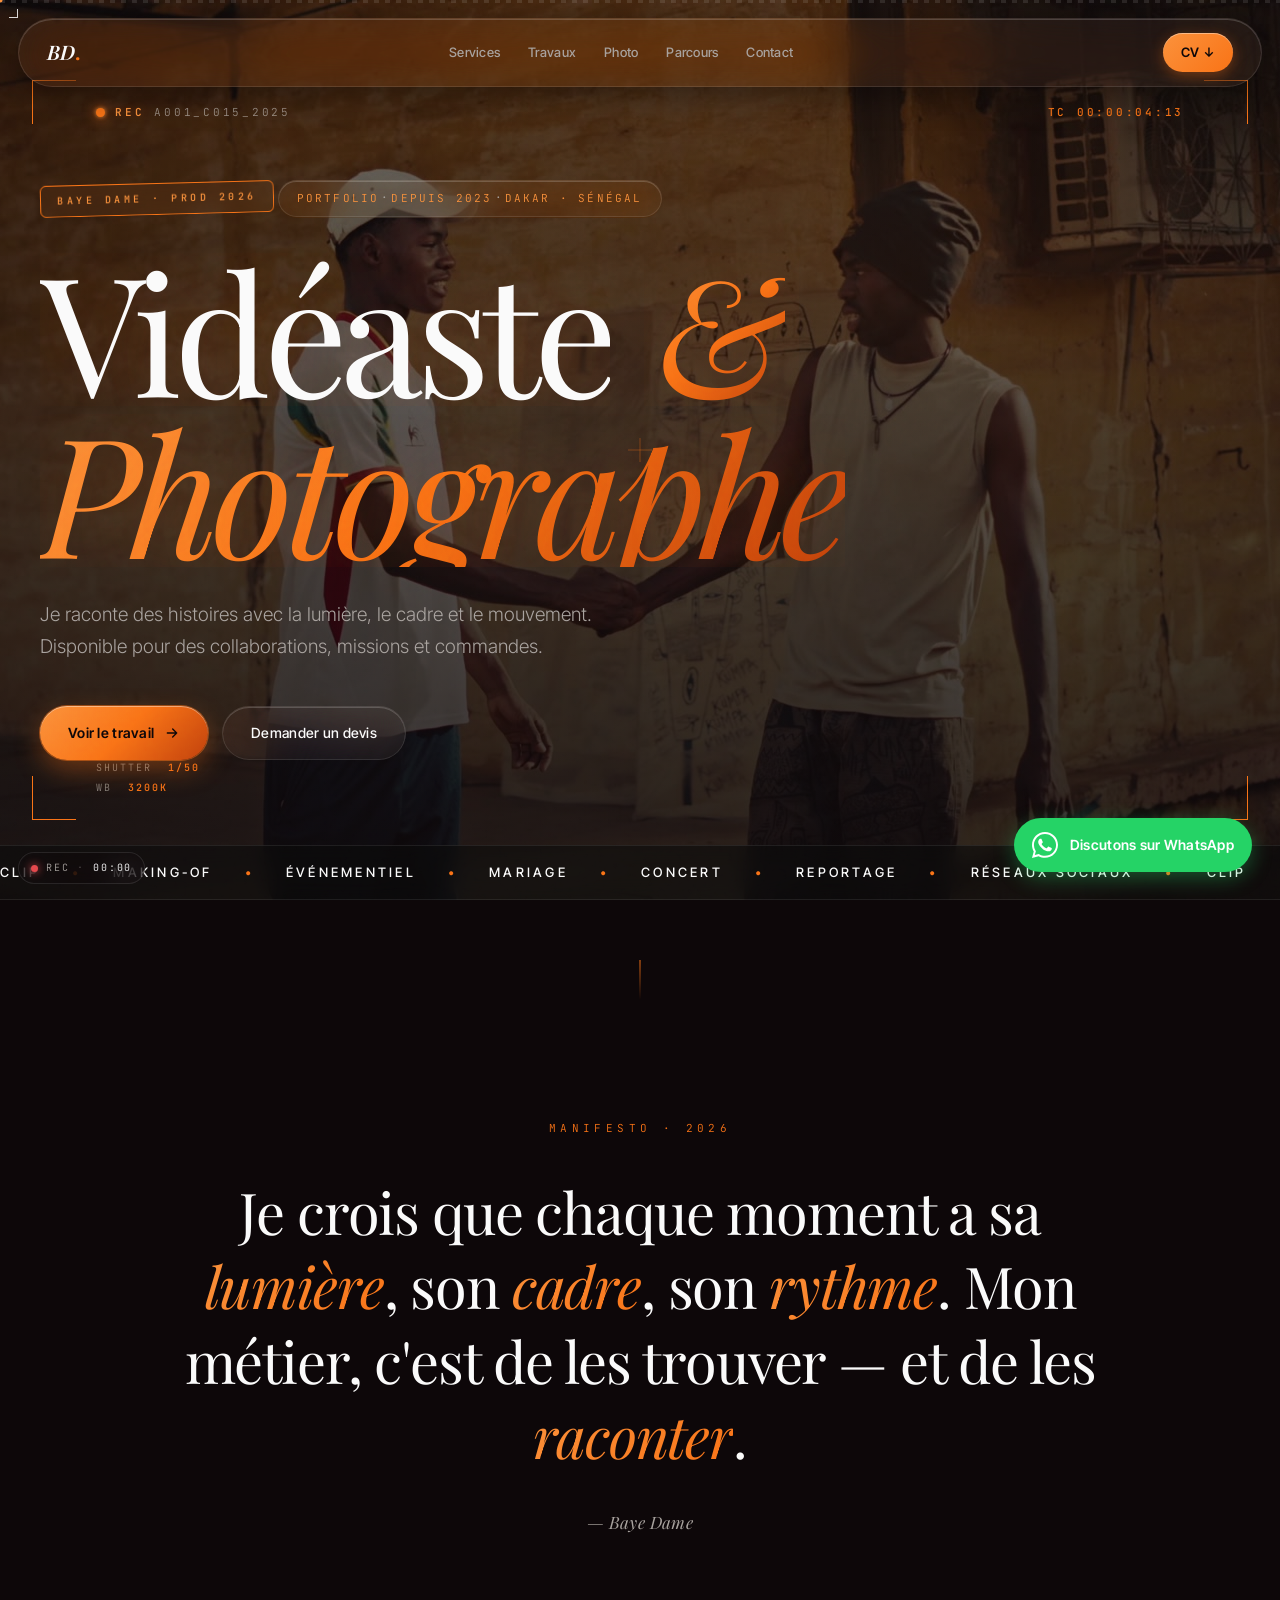
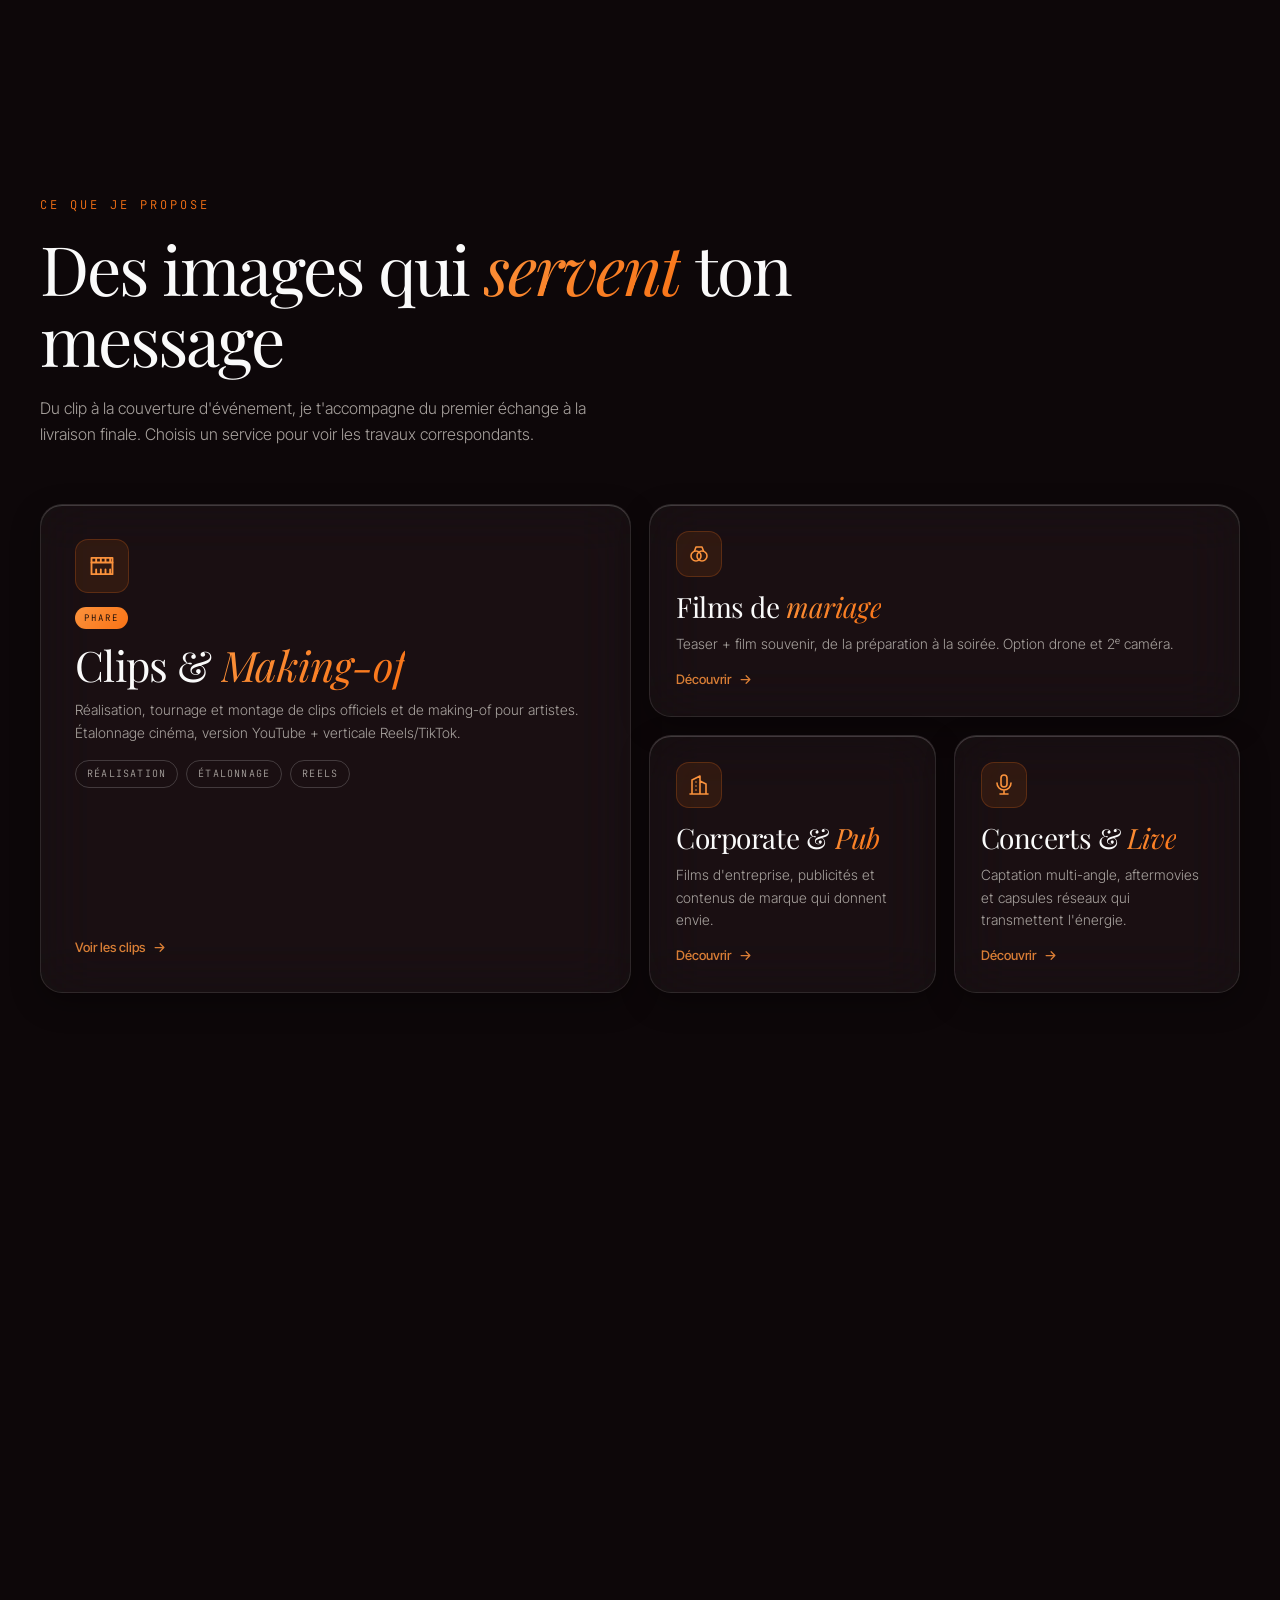
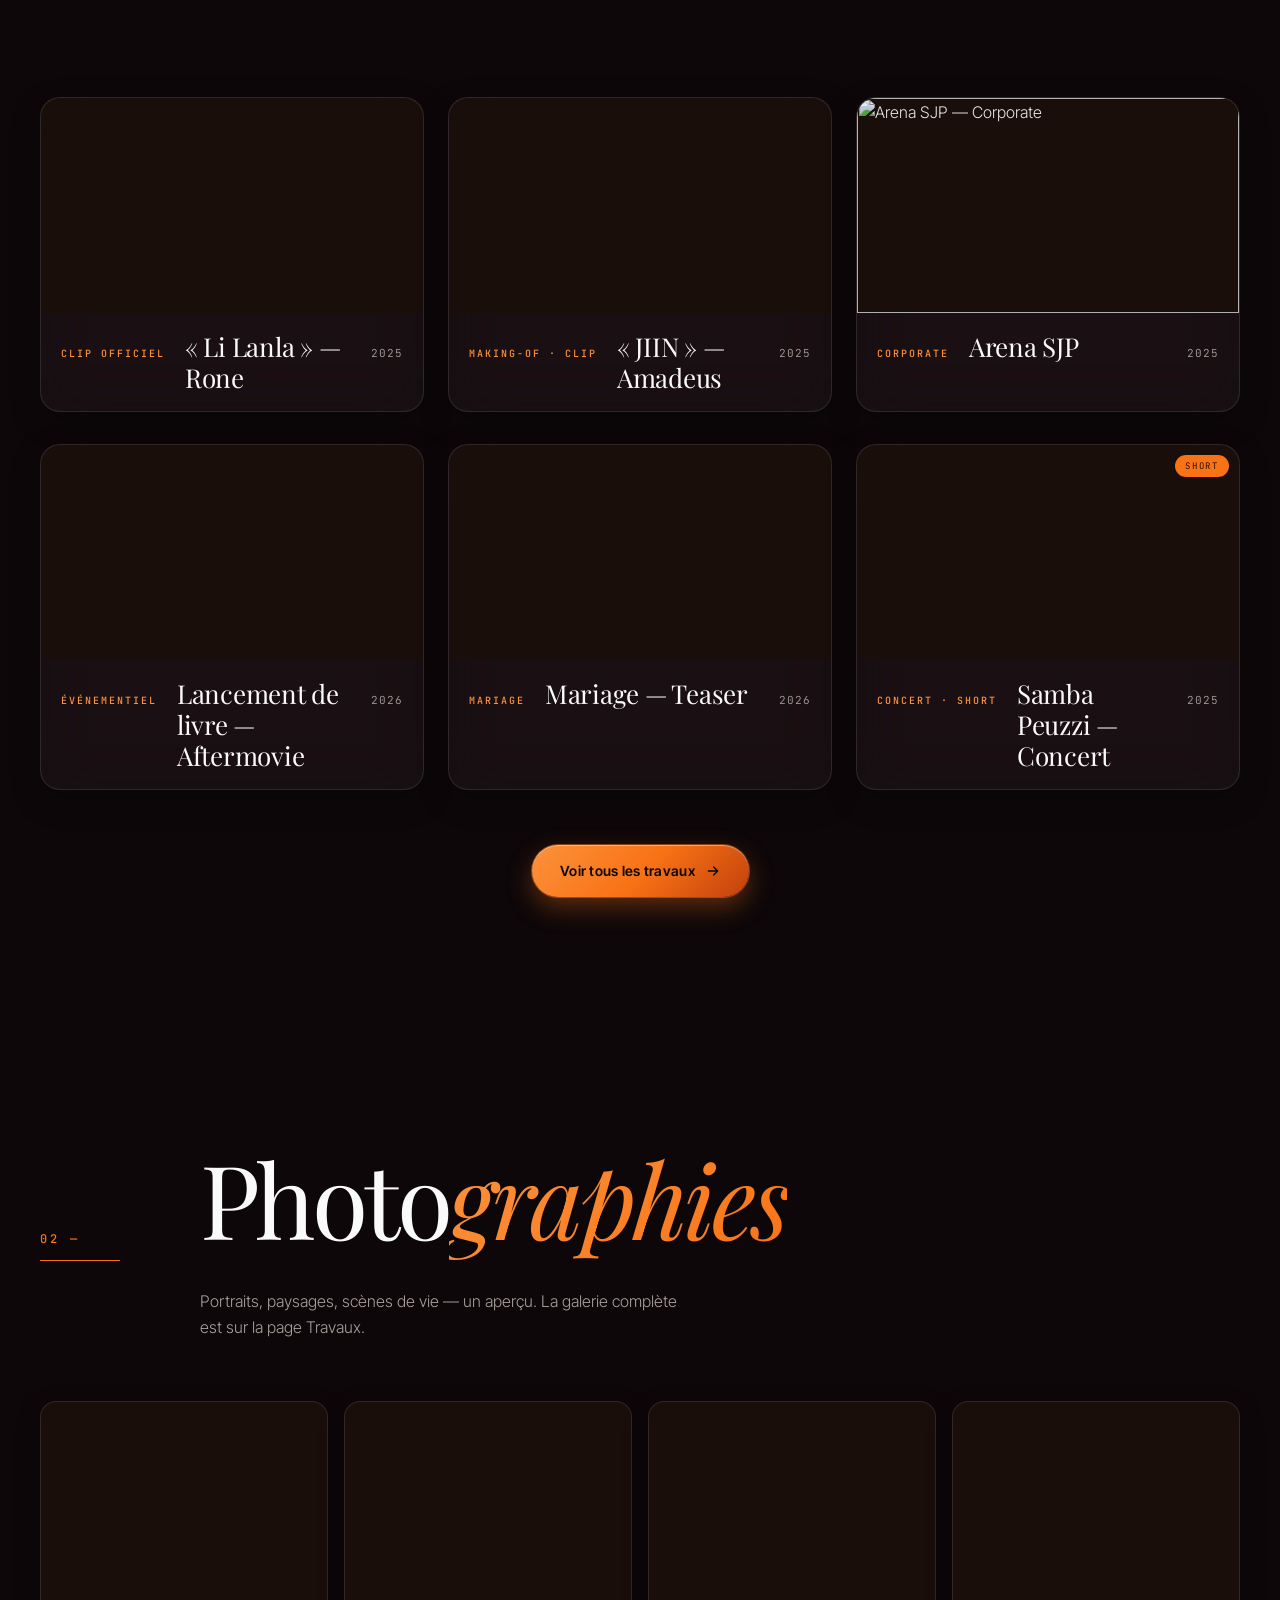
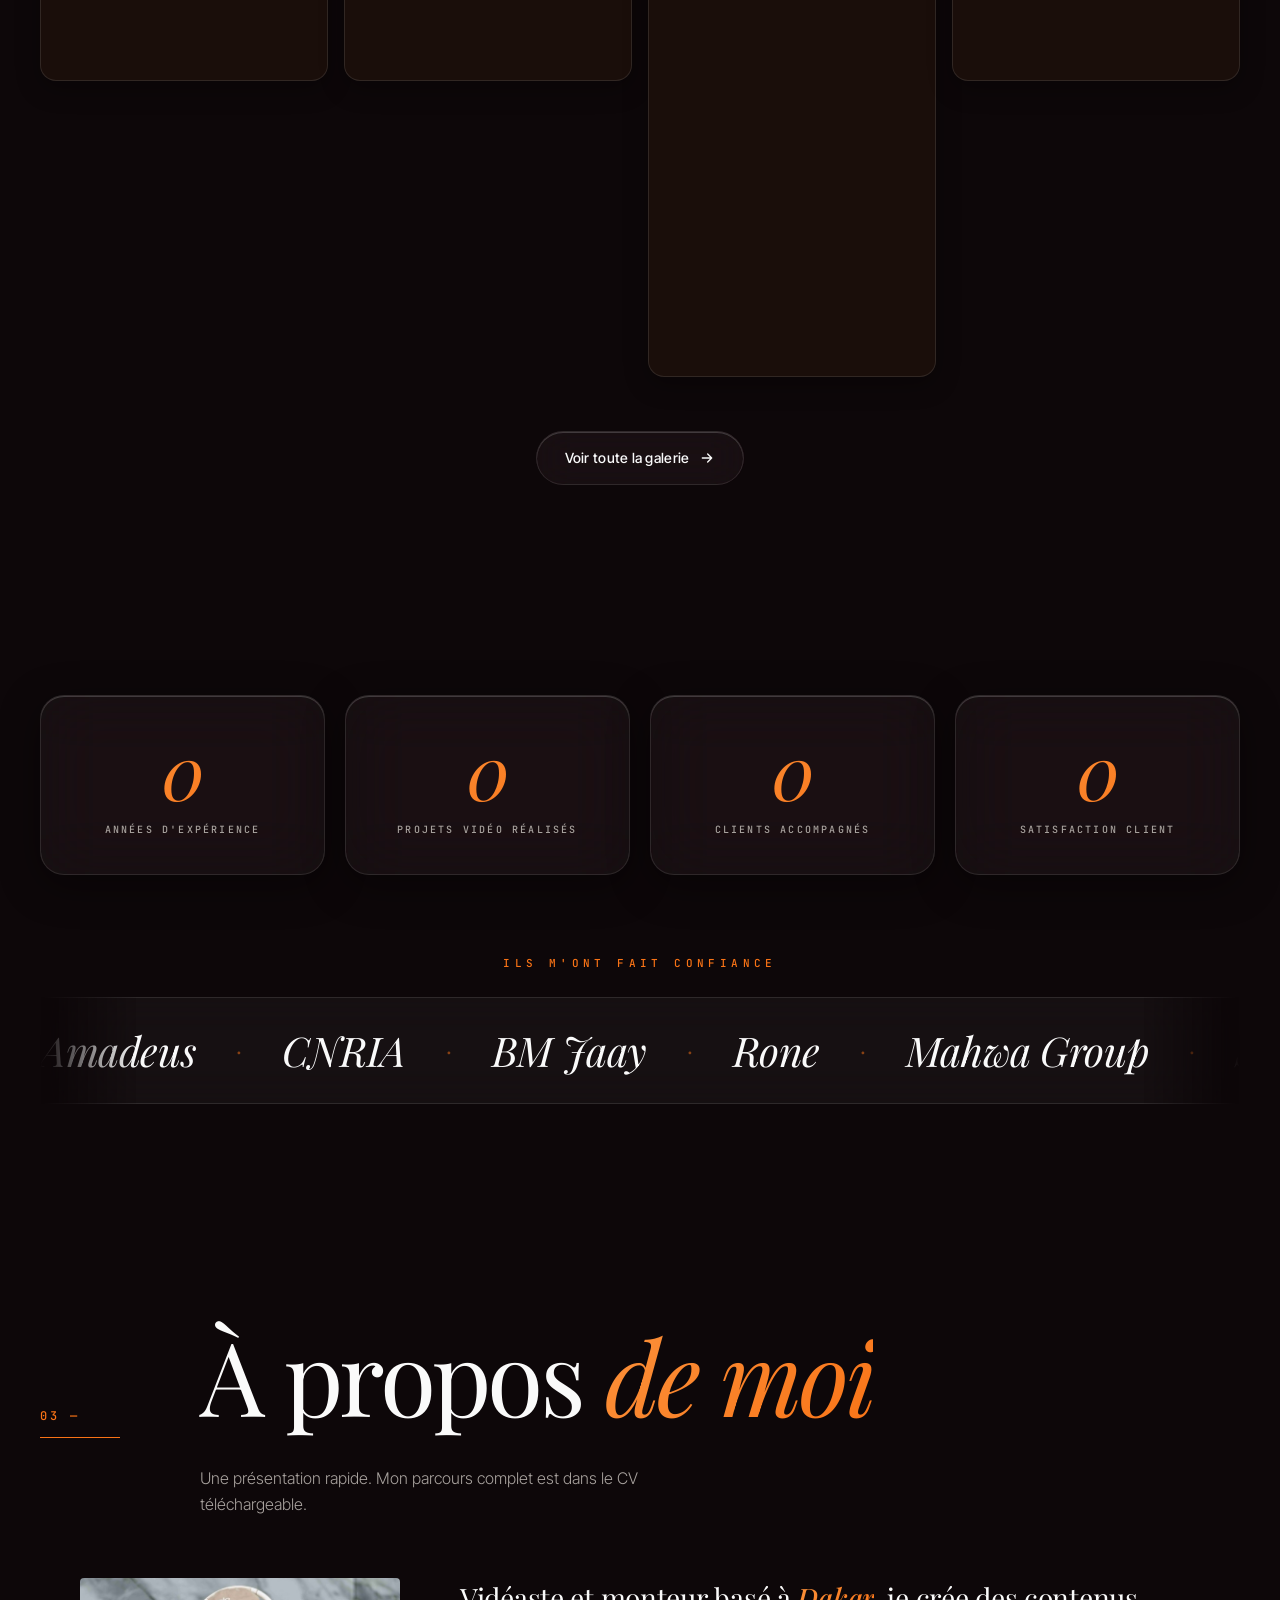
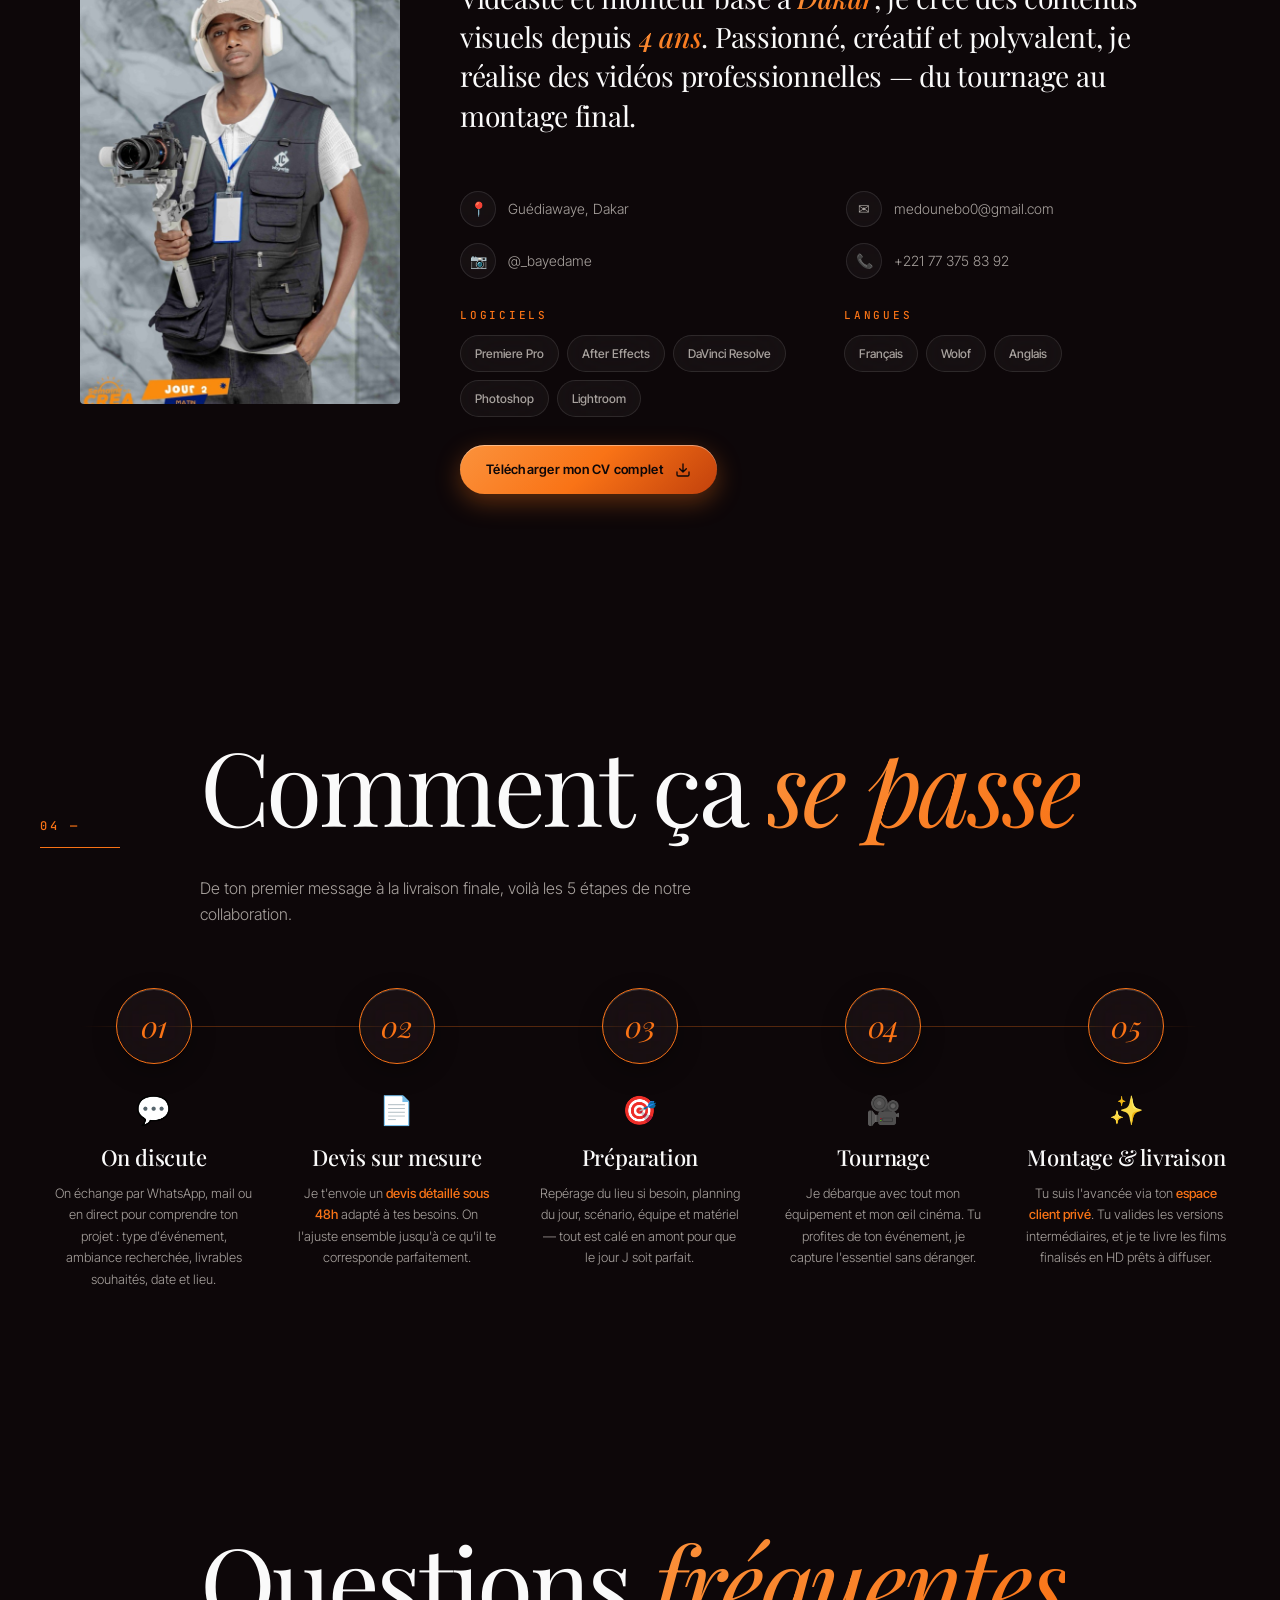
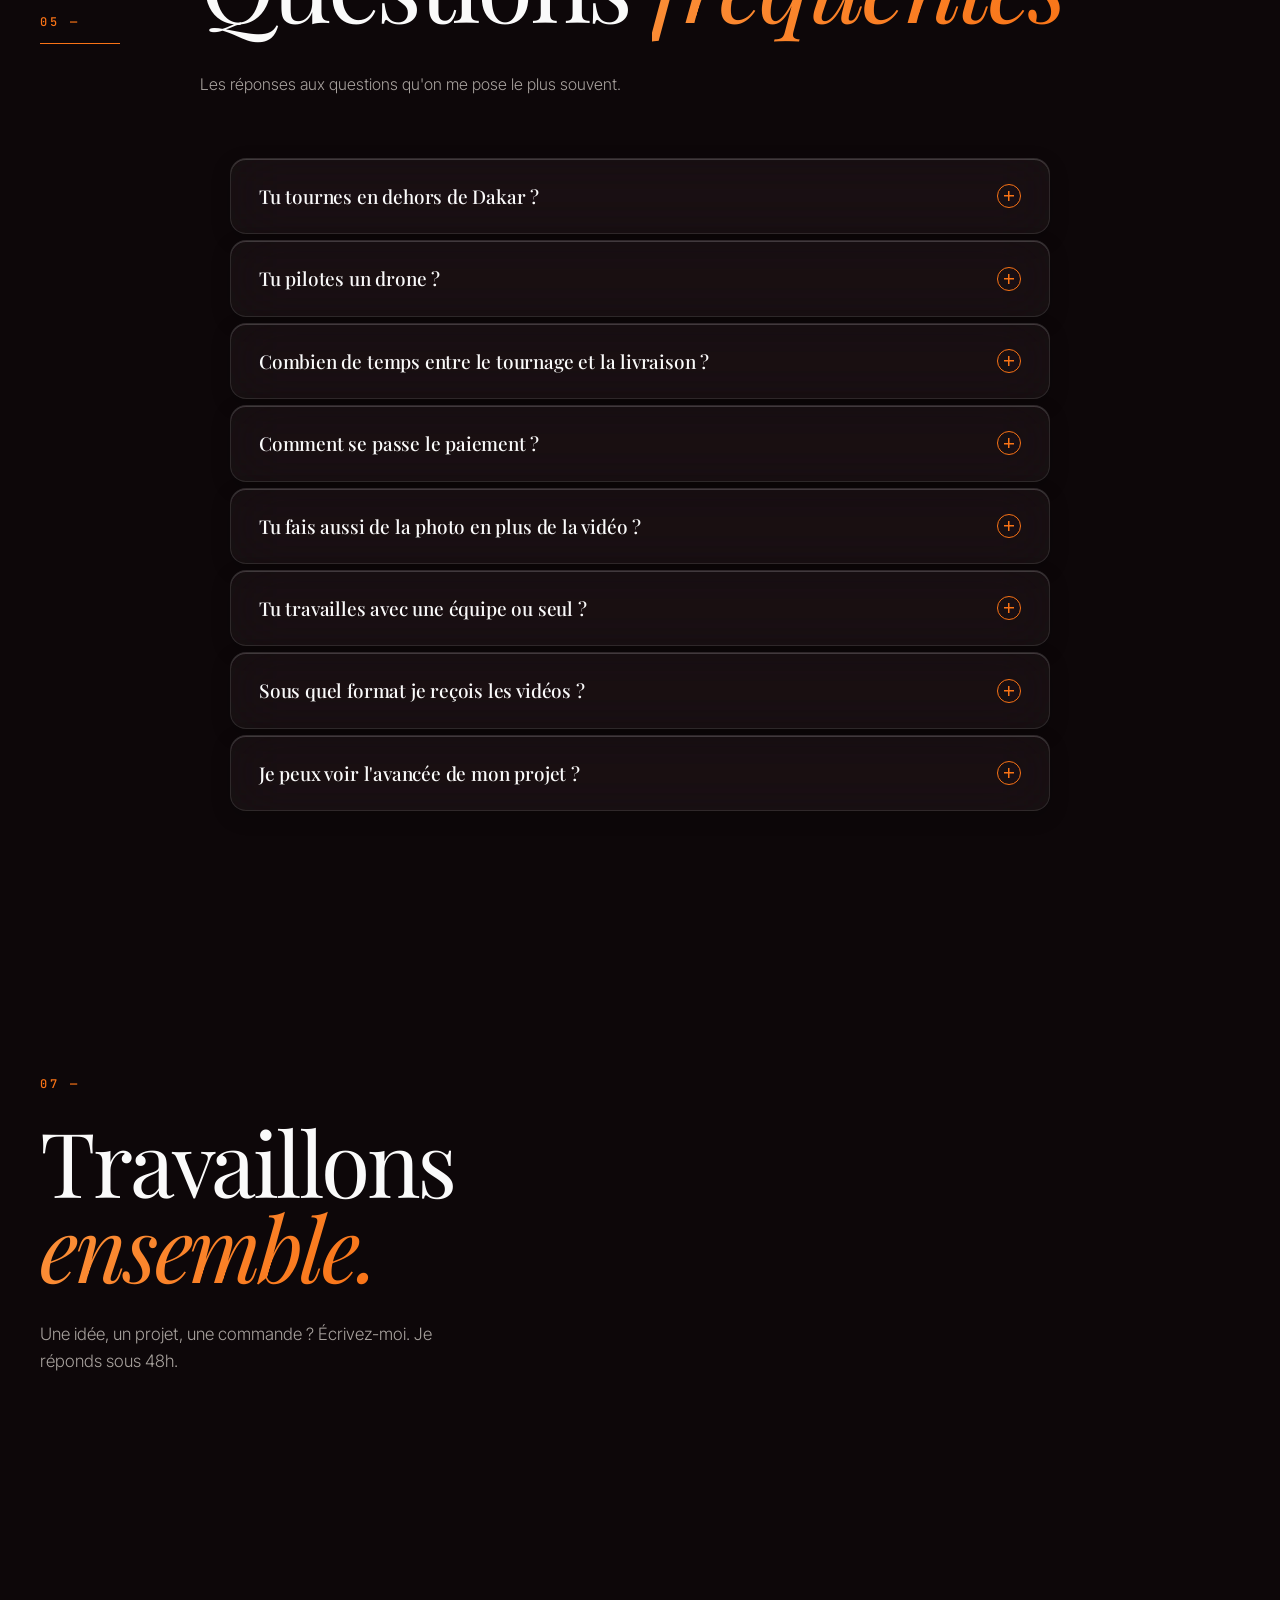
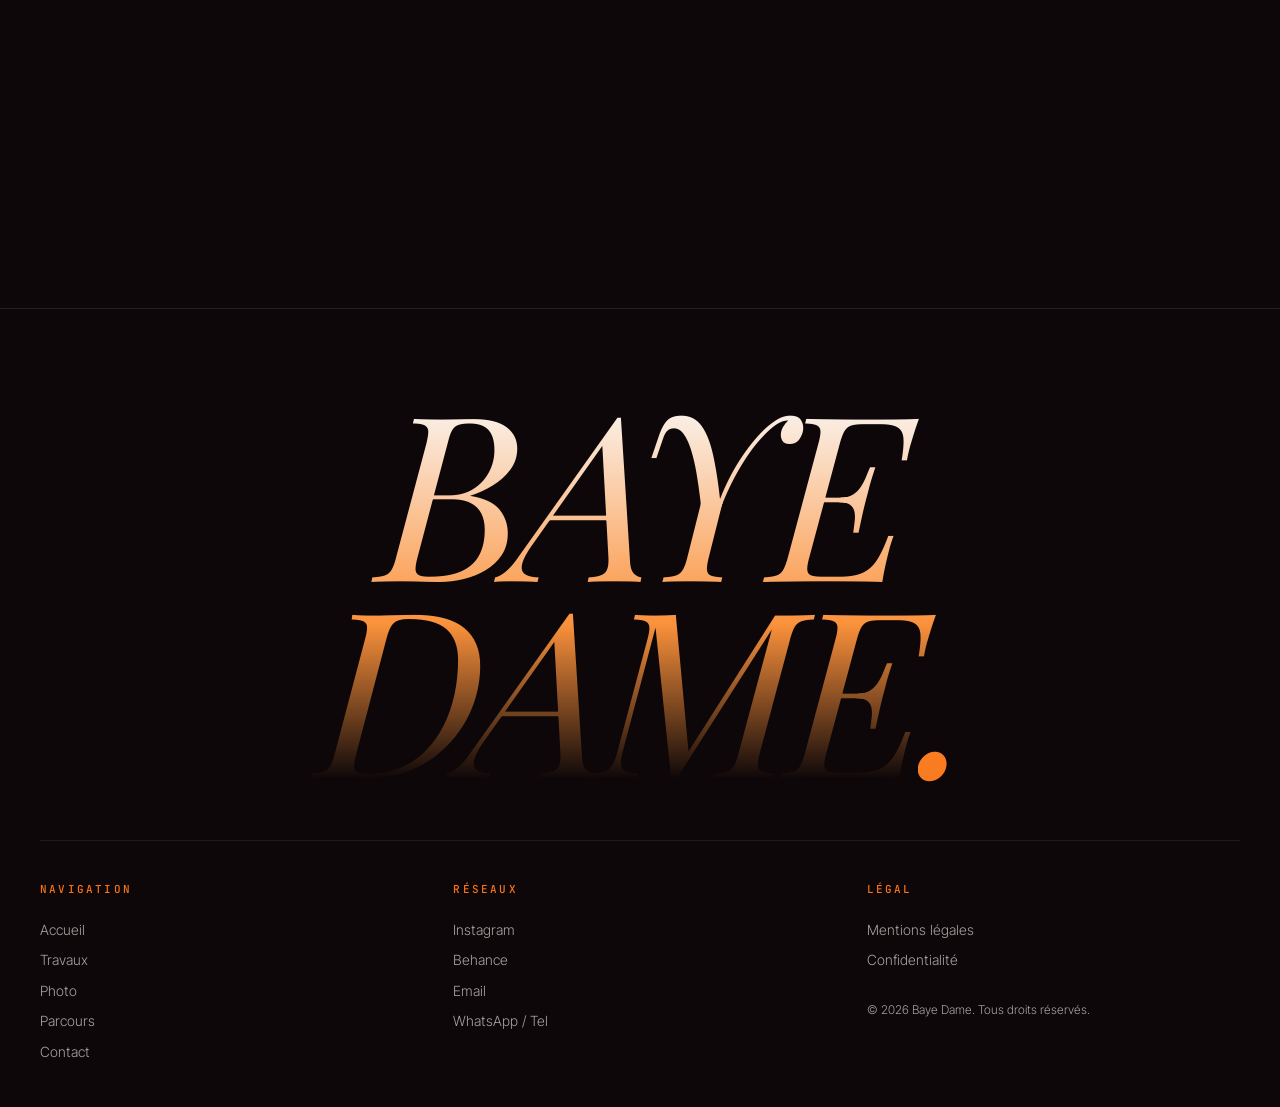
==== commit 73606a6b: "Restructure en multi-pages + section Services bento - Accueil : aperçu (6 vidéos + 4 photos) avec bo" ====
--- a/index.html
+++ b/index.html
@@ -137,6 +137,9 @@
 </head>
 <body>
 
+  <!-- Lien d'évitement (clavier / lecteurs d'écran) -->
+  <a href="#hero" class="skip-link">Aller au contenu</a>
+
   <!-- BLOBS ATMOSPHÉRIQUES (warm + indigo en background) -->
   <div class="warm-blobs" aria-hidden="true">
     <div class="warm-blob warm-blob--1"></div>
@@ -169,14 +172,16 @@
   <!-- NAVIGATION -->
   <header class="nav">
     <a href="#hero" class="nav__logo" data-cursor-hover>BD<span>.</span></a>
-    <nav class="nav__links">
-      <a href="#work" data-cursor-hover>Travaux</a>
-      <a href="#photo" data-cursor-hover>Photo</a>
+    <nav class="nav__links" data-nav-links>
+      <a href="#services" data-cursor-hover>Services</a>
+      <a href="travaux.html" data-cursor-hover>Travaux</a>
+      <a href="travaux.html#photos" data-cursor-hover>Photo</a>
       <a href="#cv" data-cursor-hover>Parcours</a>
       <a href="#contact" data-cursor-hover>Contact</a>
+      <a href="assets/cv/CV.pdf" class="nav__links-cv" download data-cursor-hover>Télécharger le CV ↓</a>
     </nav>
     <a href="assets/cv/CV.pdf" class="nav__cv" download data-cursor-hover>CV ↓</a>
-    <button class="nav__burger" data-burger aria-label="Menu">
+    <button class="nav__burger" data-burger aria-label="Menu" aria-expanded="false">
       <span></span><span></span>
     </button>
   </header>
@@ -263,23 +268,108 @@
     </div>
   </section>
 
+  <!-- SERVICES — Bento grid (non numérotée, comme Manifesto/Trust) -->
+  <section class="services" id="services" aria-label="Services">
+    <div class="services__head">
+      <span class="services__label">Ce que je propose</span>
+      <h2 class="services__title">Des images qui <em>servent</em> ton message</h2>
+      <p class="services__desc">Du clip à la couverture d'événement, je t'accompagne du premier échange à la livraison finale. Choisis un service pour voir les travaux correspondants.</p>
+    </div>
+
+    <div class="bento" data-bento>
+
+      <a href="travaux.html#clip-off" class="bento__tile bento__tile--feature" data-wfilter="clip-off" data-cursor-hover style="--bi:0" aria-label="Voir mes clips et making-of">
+        <span class="bento__icon" aria-hidden="true">
+          <svg viewBox="0 0 24 24" fill="none" stroke="currentColor" stroke-width="1.6" stroke-linecap="round" stroke-linejoin="round"><path d="M3 5h18v14H3z"/><path d="M3 9h18M7 5v4M11 5v4M15 5v4M19 5v4M7 19v-4M11 19v-4M15 19v-4M19 19v-4"/></svg>
+        </span>
+        <div class="bento__body">
+          <span class="bento__kicker">Phare</span>
+          <h3 class="bento__name">Clips &amp; <em>Making-of</em></h3>
+          <p class="bento__text">Réalisation, tournage et montage de clips officiels et de making-of pour artistes. Étalonnage cinéma, version YouTube + verticale Reels/TikTok.</p>
+          <div class="bento__chips">
+            <span>Réalisation</span><span>Étalonnage</span><span>Reels</span>
+          </div>
+        </div>
+        <span class="bento__go" aria-hidden="true">Voir les clips
+          <svg viewBox="0 0 24 24" width="15" height="15"><path d="M5 12h14M13 6l6 6-6 6" stroke="currentColor" stroke-width="2" fill="none" stroke-linecap="round" stroke-linejoin="round"/></svg>
+        </span>
+      </a>
+
+      <a href="travaux.html#mariage" class="bento__tile" data-wfilter="mariage" data-cursor-hover style="--bi:1" aria-label="Voir mes films de mariage">
+        <span class="bento__icon" aria-hidden="true">
+          <svg viewBox="0 0 24 24" fill="none" stroke="currentColor" stroke-width="1.6" stroke-linecap="round" stroke-linejoin="round"><circle cx="9" cy="14" r="5"/><circle cx="15" cy="14" r="5"/><path d="M7.5 9 9 5h6l1.5 4"/></svg>
+        </span>
+        <div class="bento__body">
+          <h3 class="bento__name">Films de <em>mariage</em></h3>
+          <p class="bento__text">Teaser + film souvenir, de la préparation à la soirée. Option drone et 2ᵉ caméra.</p>
+        </div>
+        <span class="bento__go" aria-hidden="true">Découvrir
+          <svg viewBox="0 0 24 24" width="15" height="15"><path d="M5 12h14M13 6l6 6-6 6" stroke="currentColor" stroke-width="2" fill="none" stroke-linecap="round" stroke-linejoin="round"/></svg>
+        </span>
+      </a>
+
+      <a href="travaux.html#corporate" class="bento__tile" data-wfilter="corporate" data-cursor-hover style="--bi:2" aria-label="Voir mes vidéos corporate et publicités">
+        <span class="bento__icon" aria-hidden="true">
+          <svg viewBox="0 0 24 24" fill="none" stroke="currentColor" stroke-width="1.6" stroke-linecap="round" stroke-linejoin="round"><path d="M3 21h18M5 21V7l8-4v18M19 21V11l-6-3"/><path d="M9 9h0M9 13h0M9 17h0"/></svg>
+        </span>
+        <div class="bento__body">
+          <h3 class="bento__name">Corporate &amp; <em>Pub</em></h3>
+          <p class="bento__text">Films d'entreprise, publicités et contenus de marque qui donnent envie.</p>
+        </div>
+        <span class="bento__go" aria-hidden="true">Découvrir
+          <svg viewBox="0 0 24 24" width="15" height="15"><path d="M5 12h14M13 6l6 6-6 6" stroke="currentColor" stroke-width="2" fill="none" stroke-linecap="round" stroke-linejoin="round"/></svg>
+        </span>
+      </a>
+
+      <a href="travaux.html#concert" class="bento__tile" data-wfilter="concert" data-cursor-hover style="--bi:3" aria-label="Voir mes captations de concerts et événements">
+        <span class="bento__icon" aria-hidden="true">
+          <svg viewBox="0 0 24 24" fill="none" stroke="currentColor" stroke-width="1.6" stroke-linecap="round" stroke-linejoin="round"><rect x="9" y="2" width="6" height="12" rx="3"/><path d="M5 10a7 7 0 0 0 14 0M12 17v4M8 21h8"/></svg>
+        </span>
+        <div class="bento__body">
+          <h3 class="bento__name">Concerts &amp; <em>Live</em></h3>
+          <p class="bento__text">Captation multi-angle, aftermovies et capsules réseaux qui transmettent l'énergie.</p>
+        </div>
+        <span class="bento__go" aria-hidden="true">Découvrir
+          <svg viewBox="0 0 24 24" width="15" height="15"><path d="M5 12h14M13 6l6 6-6 6" stroke="currentColor" stroke-width="2" fill="none" stroke-linecap="round" stroke-linejoin="round"/></svg>
+        </span>
+      </a>
+
+      <a href="travaux.html#photos" class="bento__tile" data-cursor-hover style="--bi:4" aria-label="Voir mes photographies">
+        <span class="bento__icon" aria-hidden="true">
+          <svg viewBox="0 0 24 24" fill="none" stroke="currentColor" stroke-width="1.6" stroke-linecap="round" stroke-linejoin="round"><path d="M3 8a2 2 0 0 1 2-2h2l1.5-2h7L19 6h0a2 2 0 0 1 2 2v9a2 2 0 0 1-2 2H5a2 2 0 0 1-2-2z"/><circle cx="12" cy="12.5" r="3.5"/></svg>
+        </span>
+        <div class="bento__body">
+          <h3 class="bento__name"><em>Photo</em>graphie</h3>
+          <p class="bento__text">Portrait, événement, lifestyle. Retouche soignée, livraison HD rapide.</p>
+        </div>
+        <span class="bento__go" aria-hidden="true">Voir la galerie
+          <svg viewBox="0 0 24 24" width="15" height="15"><path d="M5 12h14M13 6l6 6-6 6" stroke="currentColor" stroke-width="2" fill="none" stroke-linecap="round" stroke-linejoin="round"/></svg>
+        </span>
+      </a>
+
+      <a href="#contact" class="bento__tile bento__tile--accent" data-cursor-hover style="--bi:5" aria-label="Vues aériennes par drone — me contacter">
+        <span class="bento__icon" aria-hidden="true">
+          <svg viewBox="0 0 24 24" fill="none" stroke="currentColor" stroke-width="1.6" stroke-linecap="round" stroke-linejoin="round"><circle cx="5" cy="5" r="2.5"/><circle cx="19" cy="5" r="2.5"/><circle cx="5" cy="19" r="2.5"/><circle cx="19" cy="19" r="2.5"/><path d="M7 7l3.5 3.5M17 7l-3.5 3.5M7 17l3.5-3.5M17 17l-3.5-3.5"/><rect x="9.5" y="9.5" width="5" height="5" rx="1.2"/></svg>
+        </span>
+        <div class="bento__body">
+          <span class="bento__kicker bento__kicker--accent">Pilote breveté</span>
+          <h3 class="bento__name">Drone &amp; <em>Aérien</em></h3>
+          <p class="bento__text">Une autre dimension pour ton projet. Prises de vue aériennes en option sur toutes mes prestations.</p>
+        </div>
+        <span class="bento__go" aria-hidden="true">En parler
+          <svg viewBox="0 0 24 24" width="15" height="15"><path d="M5 12h14M13 6l6 6-6 6" stroke="currentColor" stroke-width="2" fill="none" stroke-linecap="round" stroke-linejoin="round"/></svg>
+        </span>
+      </a>
+
+    </div>
+  </section>
+
   <!-- SHOWREEL / VIDÉOS -->
   <section class="work" id="work">
     <div class="section-head">
       <span class="section-head__num">01 —</span>
       <h2 class="section-head__title">Travaux <em>vidéo</em></h2>
-      <p class="section-head__desc">14 projets récents. Filtrez par catégorie, cliquez pour découvrir.</p>
-    </div>
-
-    <div class="work__filters" data-work-filters>
-      <button class="work__filter is-active" data-wfilter="all" data-cursor-hover>Tout</button>
-      <button class="work__filter" data-wfilter="clip-off" data-cursor-hover>Clip Officiel</button>
-      <button class="work__filter" data-wfilter="making" data-cursor-hover>Making-Of</button>
-      <button class="work__filter" data-wfilter="mariage" data-cursor-hover>Mariage</button>
-      <button class="work__filter" data-wfilter="concert" data-cursor-hover>Concert</button>
-      <button class="work__filter" data-wfilter="event" data-cursor-hover>Événementiel</button>
-      <button class="work__filter" data-wfilter="corporate" data-cursor-hover>Corporate &amp; Pub</button>
-      <button class="work__filter" data-wfilter="doc" data-cursor-hover>Documentaire</button>
+      <p class="section-head__desc">Un aperçu de mes réalisations récentes. Retrouvez l'ensemble des projets — vidéos et photos — sur la page Travaux.</p>
     </div>
 
     <div class="work__grid" data-work-grid>
@@ -295,17 +385,6 @@
         </div>
       </article>
 
-      <article class="work__item" data-cat="clip-off" data-video="https://www.youtube.com/embed/CG6PT-viw8c" data-cursor-play>
-        <div class="work__thumb">
-          <img src="https://i.ytimg.com/vi/CG6PT-viw8c/maxresdefault.jpg" onerror="this.src='https://i.ytimg.com/vi/CG6PT-viw8c/hqdefault.jpg'" alt="« C'est Gâté » — Rone" loading="lazy" decoding="async" />
-        </div>
-        <div class="work__info">
-          <span class="work__cat">CLIP OFFICIEL</span>
-          <h3>« C'est Gâté » — Rone</h3>
-          <span class="work__year">2025</span>
-        </div>
-      </article>
-
       <article class="work__item" data-cat="making" data-video="https://www.youtube.com/embed/hGYw_J8HTOY" data-cursor-play>
         <div class="work__thumb">
           <img src="https://i.ytimg.com/vi/hGYw_J8HTOY/maxresdefault.jpg" onerror="this.src='https://i.ytimg.com/vi/hGYw_J8HTOY/hqdefault.jpg'" alt="« JIIN » — Amadeus" loading="lazy" decoding="async" />
@@ -328,28 +407,6 @@
         </div>
       </article>
 
-      <article class="work__item" data-cat="doc" data-video="https://www.youtube.com/embed/k7bsLeHD4OU" data-cursor-play>
-        <div class="work__thumb">
-          <img src="https://i.ytimg.com/vi/k7bsLeHD4OU/maxresdefault.jpg" onerror="this.src='https://i.ytimg.com/vi/k7bsLeHD4OU/hqdefault.jpg'" alt="L'Agriculteur — Mini-doc" loading="lazy" decoding="async" />
-        </div>
-        <div class="work__info">
-          <span class="work__cat">DOCUMENTAIRE</span>
-          <h3>L'Agriculteur</h3>
-          <span class="work__year">2025</span>
-        </div>
-      </article>
-
-      <article class="work__item" data-cat="corporate" data-video="https://www.youtube.com/embed/1tqu9rljJvM" data-cursor-play>
-        <div class="work__thumb">
-          <img src="https://i.ytimg.com/vi/1tqu9rljJvM/maxresdefault.jpg" onerror="this.src='https://i.ytimg.com/vi/1tqu9rljJvM/hqdefault.jpg'" alt="CAN — Annonce des Lions" loading="lazy" decoding="async" />
-        </div>
-        <div class="work__info">
-          <span class="work__cat">REPORTAGE · ANNONCE</span>
-          <h3>CAN — Annonce de la liste</h3>
-          <span class="work__year">2025</span>
-        </div>
-      </article>
-
       <article class="work__item" data-cat="event" data-video="https://www.youtube.com/embed/IEnatn7o3HY" data-cursor-play>
         <div class="work__thumb">
           <img src="https://i.ytimg.com/vi/IEnatn7o3HY/maxresdefault.jpg" onerror="this.src='https://i.ytimg.com/vi/IEnatn7o3HY/hqdefault.jpg'" alt="Lancement de livre — Aftermovie" loading="lazy" decoding="async" />
@@ -361,28 +418,6 @@
         </div>
       </article>
 
-      <article class="work__item" data-cat="making" data-video="https://www.youtube.com/embed/OzfFnxkdkb4" data-cursor-play>
-        <div class="work__thumb">
-          <img src="https://i.ytimg.com/vi/OzfFnxkdkb4/maxresdefault.jpg" onerror="this.src='https://i.ytimg.com/vi/OzfFnxkdkb4/hqdefault.jpg'" alt="« Kay Niou Pello Wave » — Making-Of" loading="lazy" decoding="async" />
-        </div>
-        <div class="work__info">
-          <span class="work__cat">MAKING-OF · CLIP</span>
-          <h3>« Kay Niou Pello Wave » — Amadeus</h3>
-          <span class="work__year">2025</span>
-        </div>
-      </article>
-
-      <article class="work__item" data-cat="making" data-video="https://www.youtube.com/embed/i7UG4k8oV1U" data-cursor-play>
-        <div class="work__thumb">
-          <img src="https://i.ytimg.com/vi/i7UG4k8oV1U/maxresdefault.jpg" onerror="this.src='https://i.ytimg.com/vi/i7UG4k8oV1U/hqdefault.jpg'" alt="« YDD » — Making-Of" loading="lazy" decoding="async" />
-        </div>
-        <div class="work__info">
-          <span class="work__cat">MAKING-OF · CLIP</span>
-          <h3>« YDD » — Amadeus</h3>
-          <span class="work__year">2025</span>
-        </div>
-      </article>
-
       <article class="work__item" data-cat="mariage" data-video="https://www.youtube.com/embed/onP77zIJGA4" data-cursor-play>
         <div class="work__thumb">
           <img src="https://i.ytimg.com/vi/onP77zIJGA4/maxresdefault.jpg" onerror="this.src='https://i.ytimg.com/vi/onP77zIJGA4/hqdefault.jpg'" alt="Mariage — Teaser" loading="lazy" decoding="async" />
@@ -405,39 +440,13 @@
         </div>
       </article>
 
-      <article class="work__item work__item--short" data-cat="making" data-video="https://www.youtube.com/embed/BMPfq96P8UQ" data-cursor-play>
-        <div class="work__thumb">
-          <img src="https://i.ytimg.com/vi/BMPfq96P8UQ/maxresdefault.jpg" onerror="this.src='https://i.ytimg.com/vi/BMPfq96P8UQ/hqdefault.jpg'" alt="« Jeune Mara » — Making-Of" loading="lazy" decoding="async" />
-        </div>
-        <div class="work__info">
-          <span class="work__cat">MAKING-OF · CLIP · SHORT</span>
-          <h3>« Jeune Mara » — Making-Of</h3>
-          <span class="work__year">2025</span>
-        </div>
-      </article>
-
-      <article class="work__item work__item--short" data-cat="mariage" data-video="https://www.youtube.com/embed/zz4P08Ji0LY" data-cursor-play>
-        <div class="work__thumb">
-          <img src="https://i.ytimg.com/vi/zz4P08Ji0LY/maxresdefault.jpg" onerror="this.src='https://i.ytimg.com/vi/zz4P08Ji0LY/hqdefault.jpg'" alt="Mariage à Saly" loading="lazy" decoding="async" />
-        </div>
-        <div class="work__info">
-          <span class="work__cat">MARIAGE · SHORT</span>
-          <h3>Mariage à Saly</h3>
-          <span class="work__year">2025</span>
-        </div>
-      </article>
-
-      <article class="work__item work__item--short" data-cat="corporate" data-video="https://www.youtube.com/embed/7eU9pTJIpNI" data-cursor-play>
-        <div class="work__thumb">
-          <img src="https://i.ytimg.com/vi/7eU9pTJIpNI/maxresdefault.jpg" onerror="this.src='https://i.ytimg.com/vi/7eU9pTJIpNI/hqdefault.jpg'" alt="Mahwa Group — Publicité" loading="lazy" decoding="async" />
-        </div>
-        <div class="work__info">
-          <span class="work__cat">PUBLICITÉ · SHORT</span>
-          <h3>Mahwa Group</h3>
-          <span class="work__year">2025</span>
-        </div>
-      </article>
-
+    </div>
+
+    <div class="section-cta">
+      <a href="travaux.html" class="btn btn--primary" data-cursor-hover>
+        <span>Voir tous les travaux</span>
+        <svg viewBox="0 0 24 24" width="16" height="16"><path d="M5 12h14M13 6l6 6-6 6" stroke="currentColor" stroke-width="2" fill="none" stroke-linecap="round" stroke-linejoin="round"/></svg>
+      </a>
     </div>
   </section>
 
@@ -446,50 +455,33 @@
     <div class="section-head">
       <span class="section-head__num">02 —</span>
       <h2 class="section-head__title">Photo<em>graphies</em></h2>
-      <p class="section-head__desc">Portraits, paysages, scènes de vie.</p>
-    </div>
-
-    <div class="photo__filters" data-filters>
-      <button class="photo__filter is-active" data-filter="all" data-cursor-hover>Tout</button>
-      <button class="photo__filter" data-filter="portrait" data-cursor-hover>Portrait</button>
-      <button class="photo__filter" data-filter="paysage" data-cursor-hover>Paysage</button>
-      <button class="photo__filter" data-filter="evenement" data-cursor-hover>Événement</button>
-      <button class="photo__filter" data-filter="street" data-cursor-hover>Street</button>
+      <p class="section-head__desc">Portraits, paysages, scènes de vie — un aperçu. La galerie complète est sur la page Travaux.</p>
     </div>
 
     <div class="photo__grid" data-gallery>
       <figure class="photo__item" data-cat="portrait" data-img="assets/photos/DSC03242.jpg">
-        <img src="assets/photos/DSC03242.jpg" alt="Photographie Baye Dame" loading="lazy" decoding="async" />
-        <figcaption>Photographie — 2025</figcaption>
-      </figure>
-      <figure class="photo__item" data-cat="portrait" data-img="assets/photos/DSC03245.jpg">
-        <img src="assets/photos/DSC03245.jpg" alt="Photographie Baye Dame" loading="lazy" decoding="async" />
-        <figcaption>Photographie — 2025</figcaption>
+        <img src="assets/photos/DSC03242.jpg" alt="Portrait — photographie de Baye Dame" loading="lazy" decoding="async" />
+        <figcaption>Portrait — 2025</figcaption>
       </figure>
       <figure class="photo__item" data-cat="evenement" data-img="assets/photos/DSC03298.jpg">
-        <img src="assets/photos/DSC03298.jpg" alt="Photographie Baye Dame" loading="lazy" decoding="async" />
-        <figcaption>Photographie — 2025</figcaption>
-      </figure>
-      <figure class="photo__item" data-cat="evenement" data-img="assets/photos/DSC03312.jpg">
-        <img src="assets/photos/DSC03312.jpg" alt="Photographie Baye Dame" loading="lazy" decoding="async" />
-        <figcaption>Photographie — 2025</figcaption>
+        <img src="assets/photos/DSC03298.jpg" alt="Scène d'événement — photographie de Baye Dame" loading="lazy" decoding="async" />
+        <figcaption>Événement — 2025</figcaption>
       </figure>
       <figure class="photo__item" data-cat="street" data-img="assets/photos/DSC03701.jpg">
-        <img src="assets/photos/DSC03701.jpg" alt="Photographie Baye Dame" loading="lazy" decoding="async" />
-        <figcaption>Photographie — 2024</figcaption>
-      </figure>
-      <figure class="photo__item" data-cat="street" data-img="assets/photos/DSC03706.jpg">
-        <img src="assets/photos/DSC03706.jpg" alt="Photographie Baye Dame" loading="lazy" decoding="async" />
-        <figcaption>Photographie — 2024</figcaption>
+        <img src="assets/photos/DSC03701.jpg" alt="Scène de rue — photographie de Baye Dame" loading="lazy" decoding="async" />
+        <figcaption>Street — 2024</figcaption>
       </figure>
       <figure class="photo__item" data-cat="paysage" data-img="assets/photos/DSC03713.jpg">
-        <img src="assets/photos/DSC03713.jpg" alt="Photographie Baye Dame" loading="lazy" decoding="async" />
-        <figcaption>Photographie — 2024</figcaption>
+        <img src="assets/photos/DSC03713.jpg" alt="Paysage — photographie de Baye Dame" loading="lazy" decoding="async" />
+        <figcaption>Paysage — 2024</figcaption>
       </figure>
-      <figure class="photo__item" data-cat="paysage" data-img="assets/photos/DSC03715.jpg">
-        <img src="assets/photos/DSC03715.jpg" alt="Photographie Baye Dame" loading="lazy" decoding="async" />
-        <figcaption>Photographie — 2024</figcaption>
-      </figure>
+    </div>
+
+    <div class="section-cta">
+      <a href="travaux.html#photos" class="btn btn--ghost" data-cursor-hover>
+        <span>Voir toute la galerie</span>
+        <svg viewBox="0 0 24 24" width="16" height="16"><path d="M5 12h14M13 6l6 6-6 6" stroke="currentColor" stroke-width="2" fill="none" stroke-linecap="round" stroke-linejoin="round"/></svg>
+      </a>
     </div>
   </section>
 
--- a/styles.css
+++ b/styles.css
@@ -2466,3 +2466,665 @@
   transition: transform 0.3s var(--ease), box-shadow 0.4s, background 0.3s;
   will-change: transform;
 }
+
+/* ============================================
+   FX CINÉMA — ROUND 2 « HUD CAMÉRA »
+   ============================================ */
+
+/* --- A) Curseur réticule d'autofocus --- */
+.cursor { mix-blend-mode: normal; border: none; border-radius: 0; }
+.cursor-dot { background: var(--accent-2); mix-blend-mode: normal; }
+.cursor__c {
+  position: absolute;
+  width: 9px; height: 9px;
+  border: 1.5px solid var(--fg);
+  opacity: 0.85;
+  transition: all 0.25s var(--ease);
+}
+.cursor__c--tl { top: 0; left: 0; border-right: none; border-bottom: none; }
+.cursor__c--tr { top: 0; right: 0; border-left: none; border-bottom: none; }
+.cursor__c--bl { bottom: 0; left: 0; border-right: none; border-top: none; }
+.cursor__c--br { bottom: 0; right: 0; border-left: none; border-top: none; }
+.cursor__tag {
+  position: absolute;
+  top: -15px; left: 50%;
+  transform: translateX(-50%);
+  font-family: var(--f-mono);
+  font-size: 8px; letter-spacing: 0.2em;
+  color: var(--accent-2);
+  white-space: nowrap;
+  opacity: 0;
+  transition: opacity 0.25s;
+}
+/* survol lien/bouton : réticule s'élargit, couleur accent */
+.cursor.is-hover .cursor__c { border-color: var(--accent-2); width: 12px; height: 12px; }
+.cursor.is-hover .cursor__tag { opacity: 0.9; }
+/* survol vidéo : verrouillage AF — équerres plus épaisses + ▶ PLAY */
+.cursor.is-play { background: transparent; border: none; }
+.cursor.is-play .cursor__c { border-color: var(--accent); width: 18px; height: 18px; border-width: 2px; }
+.cursor.is-play::after {
+  content: '▶ PLAY';
+  position: absolute;
+  inset: auto;
+  top: 50%; left: 50%;
+  display: block;
+  transform: translate(-50%, -50%);
+  font-family: var(--f-sans);
+  font-size: 10px; font-weight: 700; letter-spacing: 0.12em;
+  color: var(--accent);
+  white-space: nowrap;
+}
+
+/* --- B) Barre de progression « pellicule » en haut --- */
+.scrub {
+  position: fixed;
+  top: 0; left: 0; right: 0;
+  height: 3px;
+  z-index: 9000;
+  background:
+    repeating-linear-gradient(90deg, rgba(255,255,255,0.10) 0 5px, transparent 5px 11px); /* perforations */
+  pointer-events: none;
+}
+.scrub__bar {
+  height: 100%;
+  width: var(--scroll, 0%);
+  background: linear-gradient(90deg, var(--accent-3), var(--accent), var(--accent-2));
+  box-shadow: 0 0 12px rgba(249, 115, 22, 0.7);
+  transition: width 0.1s linear;
+}
+
+/* --- C) Timecode HUD au scroll (bas-gauche) --- */
+.hud-scroll {
+  position: fixed;
+  left: 18px; bottom: 16px;
+  z-index: 80;
+  display: flex; align-items: center; gap: 8px;
+  padding: 7px 12px;
+  font-family: var(--f-mono);
+  font-size: 10px; letter-spacing: 0.18em;
+  color: var(--fg-dim);
+  background: rgba(13, 7, 9, 0.5);
+  backdrop-filter: blur(14px);
+  -webkit-backdrop-filter: blur(14px);
+  border: 1px solid var(--glass-border);
+  border-radius: 100px;
+  opacity: 0;
+  transform: translateY(8px);
+  transition: opacity 0.5s, transform 0.5s;
+}
+.fx .hud-scroll { opacity: 1; transform: none; }
+.hud-scroll__dot {
+  width: 7px; height: 7px; border-radius: 50%;
+  background: #e5484d;
+  box-shadow: 0 0 8px #e5484d;
+  animation: hudPulse 1.4s infinite;
+}
+@keyframes hudPulse { 0%,49%{opacity:1} 50%,100%{opacity:0.2} }
+.hud-scroll__tc { color: var(--fg); }
+.hud-scroll__sep { opacity: 0.4; }
+@media (max-width: 700px) { .hud-scroll { display: none; } }
+
+/* --- D) Effet décodage (texte qui s'assemble) --- */
+.is-decoding { color: var(--accent-2) !important; }
+
+/* ============================================
+   SERVICES — BENTO GRID
+   Section non numérotée (comme Manifesto/Trust)
+   ============================================ */
+.services {
+  padding: 120px 40px 40px;
+  max-width: 1400px;
+  margin: 0 auto;
+  position: relative;
+  z-index: 2;
+}
+.services__head {
+  max-width: 760px;
+  margin-bottom: 56px;
+}
+.services__label {
+  display: inline-block;
+  font-family: var(--f-mono);
+  font-size: 12px;
+  letter-spacing: 0.25em;
+  text-transform: uppercase;
+  color: var(--accent);
+  margin-bottom: 18px;
+}
+.services__title {
+  font-family: var(--f-display);
+  font-weight: 400;
+  font-size: clamp(34px, 5.5vw, 68px);
+  line-height: 1.04;
+  letter-spacing: -0.03em;
+  color: var(--fg);
+}
+.services__title em {
+  font-style: italic;
+  background: linear-gradient(135deg, var(--accent-2), var(--accent));
+  -webkit-background-clip: text;
+  background-clip: text;
+  color: transparent;
+}
+.services__desc {
+  margin-top: 20px;
+  font-size: 16px;
+  line-height: 1.65;
+  color: var(--fg-dim);
+  max-width: 560px;
+}
+
+.bento {
+  display: grid;
+  grid-template-columns: repeat(4, 1fr);
+  grid-auto-rows: minmax(168px, auto);
+  gap: 18px;
+  grid-template-areas:
+    "clips clips wedding wedding"
+    "clips clips corpo   concert"
+    "photo photo drone   drone";
+}
+.bento__tile:nth-child(1) { grid-area: clips; }
+.bento__tile:nth-child(2) { grid-area: wedding; }
+.bento__tile:nth-child(3) { grid-area: corpo; }
+.bento__tile:nth-child(4) { grid-area: concert; }
+.bento__tile:nth-child(5) { grid-area: photo; }
+.bento__tile:nth-child(6) { grid-area: drone; }
+
+.bento__tile {
+  position: relative;
+  display: flex;
+  flex-direction: column;
+  gap: 14px;
+  padding: 26px;
+  border-radius: 22px;
+  overflow: hidden;
+  cursor: none;
+  text-decoration: none;
+  color: var(--fg);
+  isolation: isolate;
+  backdrop-filter: blur(28px) saturate(180%);
+  -webkit-backdrop-filter: blur(28px) saturate(180%);
+  background: var(--glass-bg);
+  border: 1px solid var(--glass-border);
+  box-shadow:
+    inset 0 1px 0 var(--glass-shine),
+    0 10px 30px rgba(0, 0, 0, 0.3);
+  transition: transform 0.45s var(--ease), box-shadow 0.45s var(--ease), border-color 0.45s var(--ease), background 0.45s var(--ease);
+}
+/* halo chaud qui suit l'angle, révélé au survol */
+.bento__tile::before {
+  content: '';
+  position: absolute;
+  inset: 0;
+  z-index: -1;
+  opacity: 0;
+  transition: opacity 0.5s var(--ease);
+  background: radial-gradient(420px circle at 100% 0%, var(--glass-bg-warm), transparent 60%);
+}
+.bento__tile:hover {
+  transform: translateY(-6px);
+  border-color: rgba(249, 115, 22, 0.32);
+  background: var(--glass-bg-strong);
+  box-shadow:
+    inset 0 1px 0 var(--glass-shine),
+    0 22px 52px rgba(249, 115, 22, 0.22);
+}
+.bento__tile:hover::before { opacity: 1; }
+
+.bento__icon {
+  display: inline-flex;
+  align-items: center;
+  justify-content: center;
+  width: 46px; height: 46px;
+  border-radius: 13px;
+  color: var(--accent-2);
+  background: rgba(249, 115, 22, 0.10);
+  border: 1px solid rgba(249, 115, 22, 0.22);
+  transition: transform 0.45s var(--ease), color 0.45s var(--ease), background 0.45s var(--ease);
+}
+.bento__icon svg { width: 24px; height: 24px; }
+.bento__tile:hover .bento__icon {
+  transform: scale(1.06) rotate(-3deg);
+  color: var(--accent);
+  background: rgba(249, 115, 22, 0.16);
+}
+.bento__body { flex: 1; }
+.bento__kicker {
+  display: inline-block;
+  font-family: var(--f-mono);
+  font-size: 9px;
+  letter-spacing: 0.22em;
+  text-transform: uppercase;
+  color: var(--bg);
+  background: linear-gradient(135deg, var(--accent-2), var(--accent));
+  padding: 4px 9px;
+  border-radius: 100px;
+  margin-bottom: 12px;
+}
+.bento__kicker--accent {
+  color: var(--indigo-2);
+  background: rgba(99, 102, 241, 0.16);
+  border: 1px solid rgba(99, 102, 241, 0.4);
+}
+.bento__name {
+  font-family: var(--f-display);
+  font-weight: 400;
+  font-size: clamp(20px, 2.3vw, 28px);
+  line-height: 1.15;
+  letter-spacing: -0.015em;
+  color: var(--fg);
+  margin-bottom: 10px;
+}
+.bento__name em {
+  font-style: italic;
+  background: linear-gradient(135deg, var(--accent-2), var(--accent));
+  -webkit-background-clip: text;
+  background-clip: text;
+  color: transparent;
+}
+.bento__text {
+  font-size: 14px;
+  line-height: 1.6;
+  color: var(--fg-dim);
+}
+.bento__chips {
+  display: flex;
+  flex-wrap: wrap;
+  gap: 8px;
+  margin-top: 16px;
+}
+.bento__chips span {
+  font-family: var(--f-mono);
+  font-size: 10px;
+  letter-spacing: 0.12em;
+  text-transform: uppercase;
+  color: var(--fg-dim);
+  padding: 5px 11px;
+  border-radius: 100px;
+  border: 1px solid var(--line-strong);
+}
+.bento__go {
+  display: inline-flex;
+  align-items: center;
+  gap: 7px;
+  margin-top: auto;
+  font-family: var(--f-sans);
+  font-size: 13px;
+  font-weight: 500;
+  color: var(--accent-2);
+  opacity: 0.85;
+  transition: gap 0.3s var(--ease), opacity 0.3s var(--ease);
+}
+.bento__go svg { transition: transform 0.3s var(--ease); }
+.bento__tile:hover .bento__go { gap: 12px; opacity: 1; }
+.bento__tile:hover .bento__go svg { transform: translateX(4px); }
+
+/* La grosse tuile « phare » : plus d'air + titre plus imposant */
+.bento__tile--feature { padding: 34px; }
+.bento__tile--feature .bento__name { font-size: clamp(28px, 3.4vw, 42px); }
+.bento__tile--feature .bento__icon { width: 54px; height: 54px; }
+.bento__tile--feature .bento__icon svg { width: 28px; height: 28px; }
+
+/* La tuile drone : teinte indigo en contraste */
+.bento__tile--accent .bento__icon {
+  color: var(--indigo-2);
+  background: rgba(99, 102, 241, 0.12);
+  border-color: rgba(99, 102, 241, 0.3);
+}
+.bento__tile--accent::before {
+  background: radial-gradient(420px circle at 100% 0%, rgba(99, 102, 241, 0.12), transparent 60%);
+}
+.bento__tile--accent:hover { border-color: rgba(99, 102, 241, 0.42); }
+.bento__tile--accent .bento__go { color: var(--indigo-2); }
+
+@media (max-width: 1100px) {
+  .bento {
+    grid-template-columns: repeat(2, 1fr);
+    grid-template-areas:
+      "clips clips"
+      "wedding corpo"
+      "concert photo"
+      "drone drone";
+  }
+}
+@media (max-width: 640px) {
+  .services { padding: 80px 20px 20px; }
+  .bento {
+    grid-template-columns: 1fr;
+    grid-auto-rows: auto;
+    grid-template-areas: "clips" "wedding" "corpo" "concert" "photo" "drone";
+  }
+  .bento__tile, .bento__tile--feature { padding: 22px; }
+}
+
+/* ============================================
+   A11Y — Focus clavier visible
+   (le site cache le curseur système ; on rend
+    la navigation au clavier parfaitement lisible)
+   ============================================ */
+a:focus-visible,
+button:focus-visible,
+[data-cursor-hover]:focus-visible,
+.bento__tile:focus-visible,
+.work__item:focus-visible,
+.photo__item:focus-visible,
+.work__filter:focus-visible,
+.photo__filter:focus-visible,
+.faq__item summary:focus-visible {
+  outline: 2px solid var(--accent-2);
+  outline-offset: 3px;
+  border-radius: 6px;
+}
+.field input:focus-visible,
+.field select:focus-visible,
+.field textarea:focus-visible {
+  outline: 2px solid var(--accent-2);
+  outline-offset: 2px;
+}
+/* Lien d'évitement (accessibilité clavier / lecteurs d'écran) */
+.skip-link {
+  position: fixed;
+  top: -60px; left: 12px;
+  z-index: 10000;
+  padding: 10px 18px;
+  border-radius: 100px;
+  background: var(--accent);
+  color: var(--bg);
+  font-family: var(--f-sans);
+  font-weight: 600;
+  font-size: 13px;
+  text-decoration: none;
+  transition: top 0.25s var(--ease);
+}
+.skip-link:focus { top: 12px; }
+
+/* ============================================
+   POLISH — Reveals étagés (cascade gauche→droite)
+   Les items d'une même rangée entrent ensemble :
+   le délai crée un effet domino soigné.
+   ============================================ */
+.work__grid .work__item,
+.photo__grid .photo__item,
+.bento .bento__tile {
+  transition: opacity 0.6s var(--ease), transform 0.6s var(--ease), box-shadow 0.4s, border-color 0.4s;
+}
+.work__grid .work__item:nth-child(3n+2) { transition-delay: 0.08s; }
+.work__grid .work__item:nth-child(3n+3) { transition-delay: 0.16s; }
+.photo__grid .photo__item:nth-child(4n+2) { transition-delay: 0.06s; }
+.photo__grid .photo__item:nth-child(4n+3) { transition-delay: 0.12s; }
+.photo__grid .photo__item:nth-child(4n+4) { transition-delay: 0.18s; }
+.bento .bento__tile { opacity: 0; transform: translateY(26px); }
+.bento .bento__tile.is-visible { opacity: 1; transform: none; }
+.bento .bento__tile:nth-child(2) { transition-delay: 0.07s; }
+.bento .bento__tile:nth-child(3) { transition-delay: 0.13s; }
+.bento .bento__tile:nth-child(4) { transition-delay: 0.19s; }
+.bento .bento__tile:nth-child(5) { transition-delay: 0.25s; }
+.bento .bento__tile:nth-child(6) { transition-delay: 0.31s; }
+
+/* ============================================
+   POLISH — Carte témoignage « phare »
+   (la 1re carte ressort quand Supabase renvoie des avis)
+   ============================================ */
+.testimonials__grid .tcard:first-child {
+  border-color: rgba(249, 115, 22, 0.28);
+  background: linear-gradient(160deg, var(--glass-bg-strong), var(--glass-bg));
+}
+.testimonials__grid .tcard:first-child::after {
+  content: '';
+  position: absolute;
+  inset: 0;
+  border-radius: inherit;
+  padding: 1px;
+  background: linear-gradient(135deg, var(--accent), transparent 55%);
+  -webkit-mask: linear-gradient(#000 0 0) content-box, linear-gradient(#000 0 0);
+  -webkit-mask-composite: xor;
+          mask-composite: exclude;
+  pointer-events: none;
+  opacity: 0.6;
+}
+
+/* ============================================
+   PERF MOBILE — allègement des effets coûteux
+   (blurs énormes + blobs = GPU lourd sur mobile)
+   ============================================ */
+@media (max-width: 700px) {
+  .warm-blob { filter: blur(80px); }
+  .warm-blob--3 { display: none; }
+  body::after { display: none; } /* scan-lines : superflues sur petit écran */
+  .bento__tile,
+  .work__item,
+  .photo__item,
+  .tcard {
+    backdrop-filter: blur(16px) saturate(150%);
+    -webkit-backdrop-filter: blur(16px) saturate(150%);
+  }
+}
+
+/* Reduced-motion : on neutralise aussi les nouveaux effets */
+@media (prefers-reduced-motion: reduce) {
+  html { scroll-behavior: auto; }
+  .bento .bento__tile { opacity: 1 !important; transform: none !important; }
+  .warm-blob { animation: none; }
+}
+
+/* ============================================
+   MULTI-PAGES — Nav état actif + Menu mobile
+   ============================================ */
+.nav__links a.is-active { color: var(--accent); }
+.nav__links a.is-active::after { transform: scaleX(1); transform-origin: left; }
+.nav__links-cv { display: none; } /* visible seulement dans le menu mobile */
+
+.nav__burger span { transition: transform 0.3s var(--ease), opacity 0.3s; }
+
+/* Menu mobile : overlay plein écran. C'est un élément SÉPARÉ ajouté au <body>
+   par le JS — il ne peut pas vivre dans .nav car le backdrop-filter de la barre
+   crée un bloc de confinement qui empêcherait position:fixed de couvrir l'écran. */
+.mobile-menu {
+  display: none;
+  flex-direction: column;
+  justify-content: center;
+  align-items: center;
+  gap: 30px;
+  padding: 40px;
+  position: fixed;
+  inset: 0;
+  z-index: 98;
+  background: rgba(13, 7, 9, 0.95);
+  -webkit-backdrop-filter: blur(26px) saturate(160%);
+  backdrop-filter: blur(26px) saturate(160%);
+  opacity: 0;
+  transform: translateY(-10px);
+  visibility: hidden;
+  pointer-events: none;
+  transition: opacity 0.4s var(--ease), transform 0.4s var(--ease), visibility 0.4s;
+}
+.mobile-menu.is-open {
+  opacity: 1;
+  transform: none;
+  visibility: visible;
+  pointer-events: auto;
+}
+.mobile-menu a {
+  font-family: var(--f-display);
+  font-style: italic;
+  font-size: 30px;
+  color: var(--fg);
+  text-decoration: none;
+}
+.mobile-menu a.is-active { color: var(--accent); }
+.mobile-menu a.mobile-menu__cv {
+  font-family: var(--f-sans);
+  font-style: normal;
+  font-size: 14px;
+  font-weight: 600;
+  margin-top: 14px;
+  padding: 13px 26px;
+  border-radius: 100px;
+  color: var(--bg);
+  background: linear-gradient(135deg, var(--accent-2), var(--accent));
+  box-shadow: 0 6px 18px rgba(249, 115, 22, 0.4);
+}
+body.nav-open { overflow: hidden; }
+
+@media (max-width: 900px) {
+  .mobile-menu { display: flex; }
+  /* Burger au-dessus de l'overlay + animation en croix */
+  .nav__burger { position: relative; z-index: 101; }
+  body.nav-open .nav__burger span:first-child { transform: translateY(3.5px) rotate(45deg); }
+  body.nav-open .nav__burger span:last-child  { transform: translateY(-3px) rotate(-45deg); }
+}
+
+/* ============================================
+   MULTI-PAGES — Bouton « Voir plus » (aperçus accueil)
+   ============================================ */
+.section-cta {
+  display: flex;
+  justify-content: center;
+  padding: 54px 40px 10px;
+  position: relative;
+  z-index: 2;
+}
+
+/* ============================================
+   PAGE TRAVAUX — En-tête + fil d'Ariane
+   ============================================ */
+.page-head {
+  max-width: 1400px;
+  margin: 0 auto;
+  padding: 150px 40px 24px;
+  position: relative;
+  z-index: 2;
+}
+.breadcrumb {
+  display: flex;
+  gap: 10px;
+  align-items: center;
+  font-family: var(--f-mono);
+  font-size: 11px;
+  letter-spacing: 0.14em;
+  text-transform: uppercase;
+  color: var(--fg-dimmer);
+  margin-bottom: 26px;
+}
+.breadcrumb a { color: var(--fg-dim); transition: color 0.2s; }
+.breadcrumb a:hover { color: var(--accent); }
+.breadcrumb span[aria-current] { color: var(--accent); }
+.page-head__title {
+  font-family: var(--f-display);
+  font-weight: 400;
+  font-size: clamp(56px, 10vw, 132px);
+  line-height: 0.95;
+  letter-spacing: -0.04em;
+  color: var(--fg);
+}
+.page-head__title em {
+  font-style: italic;
+  background: linear-gradient(135deg, var(--accent-2), var(--accent));
+  -webkit-background-clip: text;
+  background-clip: text;
+  color: transparent;
+}
+.page-head__desc {
+  margin-top: 22px;
+  max-width: 560px;
+  font-size: 16px;
+  line-height: 1.6;
+  color: var(--fg-dim);
+}
+
+/* ============================================
+   PAGE TRAVAUX — Onglets Vidéos / Photos
+   ============================================ */
+.wtabs {
+  display: inline-flex;
+  gap: 6px;
+  margin-top: 42px;
+  padding: 6px;
+  border-radius: 100px;
+  background: var(--glass-bg);
+  border: 1px solid var(--glass-border);
+  -webkit-backdrop-filter: blur(20px) saturate(160%);
+  backdrop-filter: blur(20px) saturate(160%);
+  box-shadow: inset 0 1px 0 var(--glass-shine);
+}
+.wtab {
+  display: inline-flex;
+  align-items: center;
+  gap: 9px;
+  padding: 11px 26px;
+  border: none;
+  border-radius: 100px;
+  background: transparent;
+  font-family: var(--f-sans);
+  font-size: 14px;
+  font-weight: 500;
+  letter-spacing: 0.02em;
+  color: var(--fg-dim);
+  cursor: none;
+  transition: color 0.3s var(--ease), background 0.3s var(--ease), box-shadow 0.3s;
+}
+.wtab:hover { color: var(--fg); }
+.wtab.is-active {
+  color: var(--bg);
+  background: linear-gradient(135deg, var(--accent-2), var(--accent));
+  box-shadow:
+    inset 0 1px 0 rgba(255, 255, 255, 0.4),
+    0 6px 16px rgba(249, 115, 22, 0.35);
+}
+.wtab__count {
+  font-family: var(--f-mono);
+  font-size: 11px;
+  opacity: 0.65;
+}
+.wtab.is-active .wtab__count { opacity: 0.9; }
+
+.wpanel {
+  display: none;
+  padding-top: 38px;
+  padding-bottom: 40px;
+  animation: panelFade 0.5s var(--ease);
+}
+.wpanel.is-active { display: block; }
+@keyframes panelFade {
+  from { opacity: 0; transform: translateY(14px); }
+  to   { opacity: 1; transform: none; }
+}
+
+/* ============================================
+   PAGE TRAVAUX — CTA bas de page
+   ============================================ */
+.travaux-cta {
+  text-align: center;
+  max-width: 700px;
+  margin: 0 auto;
+  padding: 90px 40px 120px;
+  position: relative;
+  z-index: 2;
+}
+.travaux-cta h2 {
+  font-family: var(--f-display);
+  font-weight: 400;
+  font-size: clamp(32px, 5vw, 58px);
+  letter-spacing: -0.02em;
+  color: var(--fg);
+}
+.travaux-cta p { margin-top: 12px; color: var(--fg-dim); }
+.travaux-cta__btns {
+  display: flex;
+  gap: 16px;
+  justify-content: center;
+  flex-wrap: wrap;
+  margin-top: 34px;
+}
+
+@media (max-width: 700px) {
+  .page-head { padding: 120px 20px 16px; }
+  .wtabs { margin-top: 32px; }
+  .wpanel { padding-top: 26px; }
+  .section-cta { padding: 44px 20px 6px; }
+  .travaux-cta { padding: 70px 20px 90px; }
+}
+@media (prefers-reduced-motion: reduce) {
+  .wpanel { animation: none; }
+}
